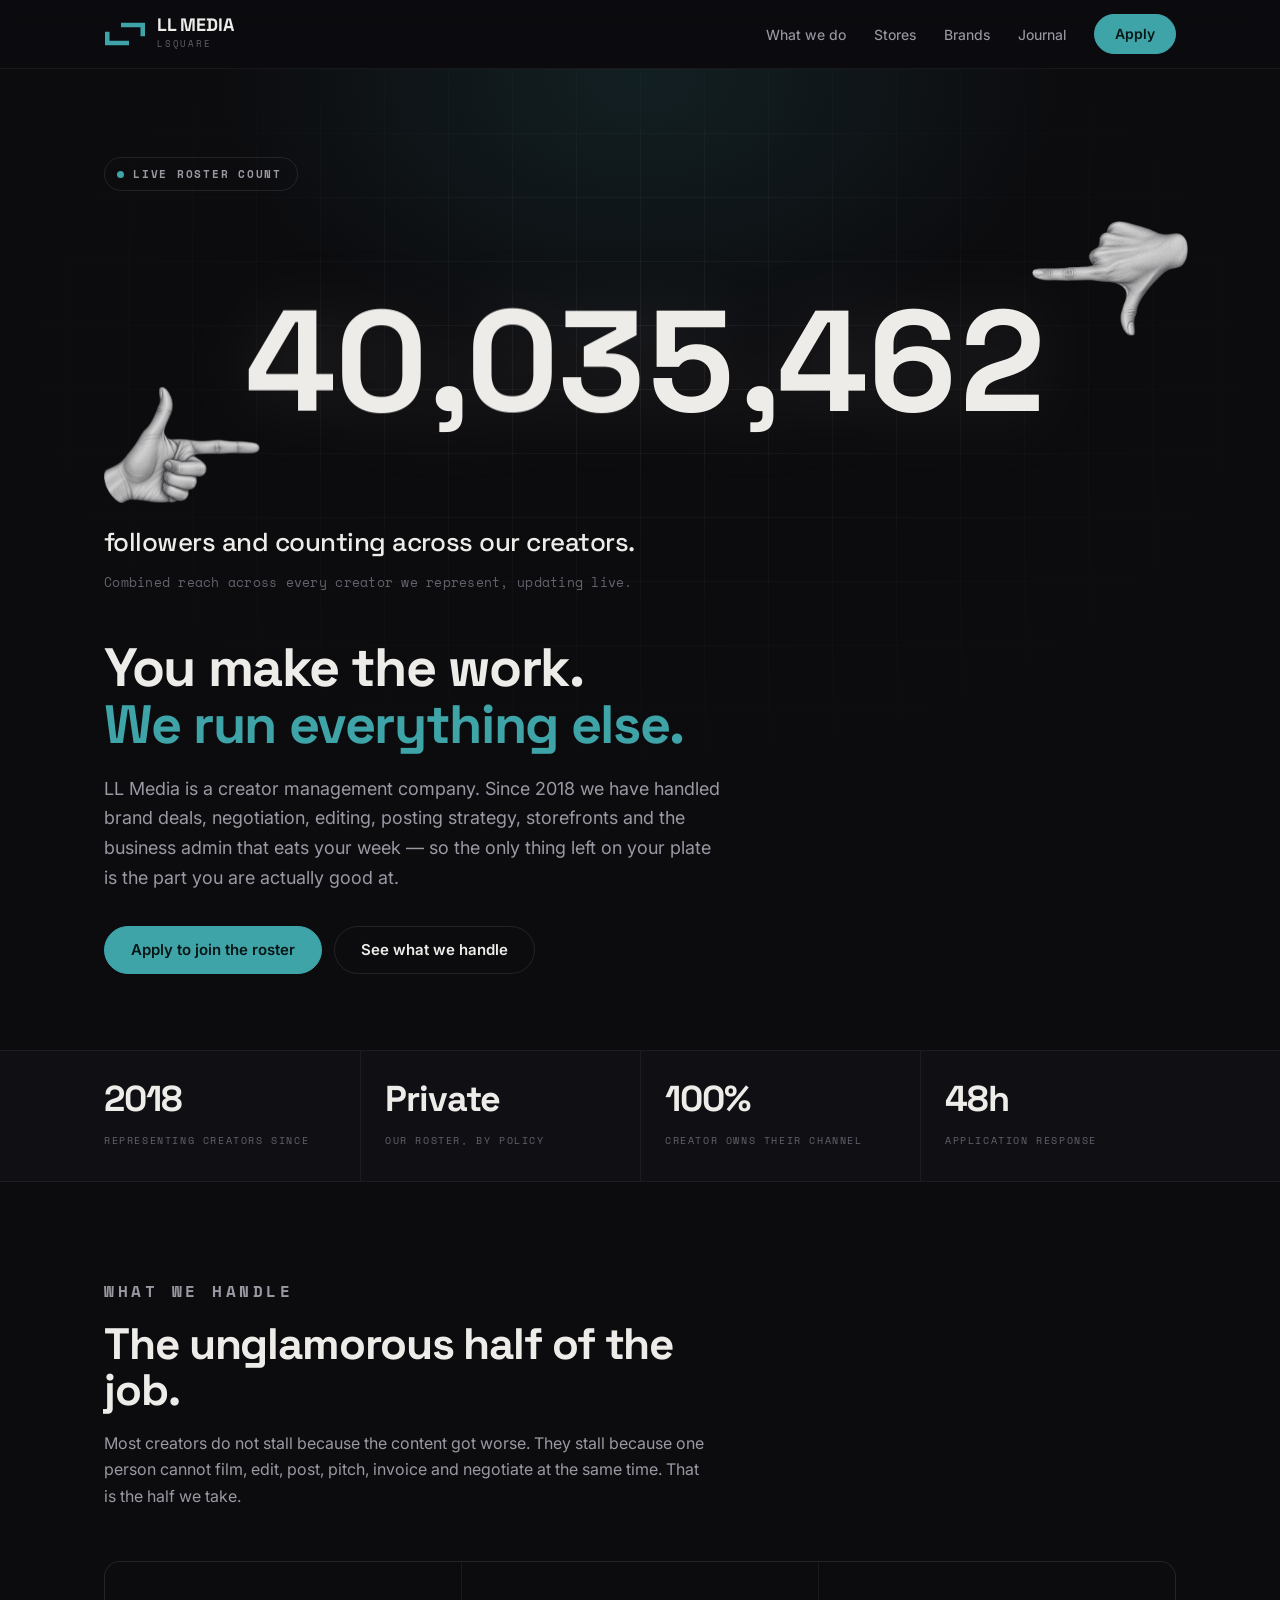
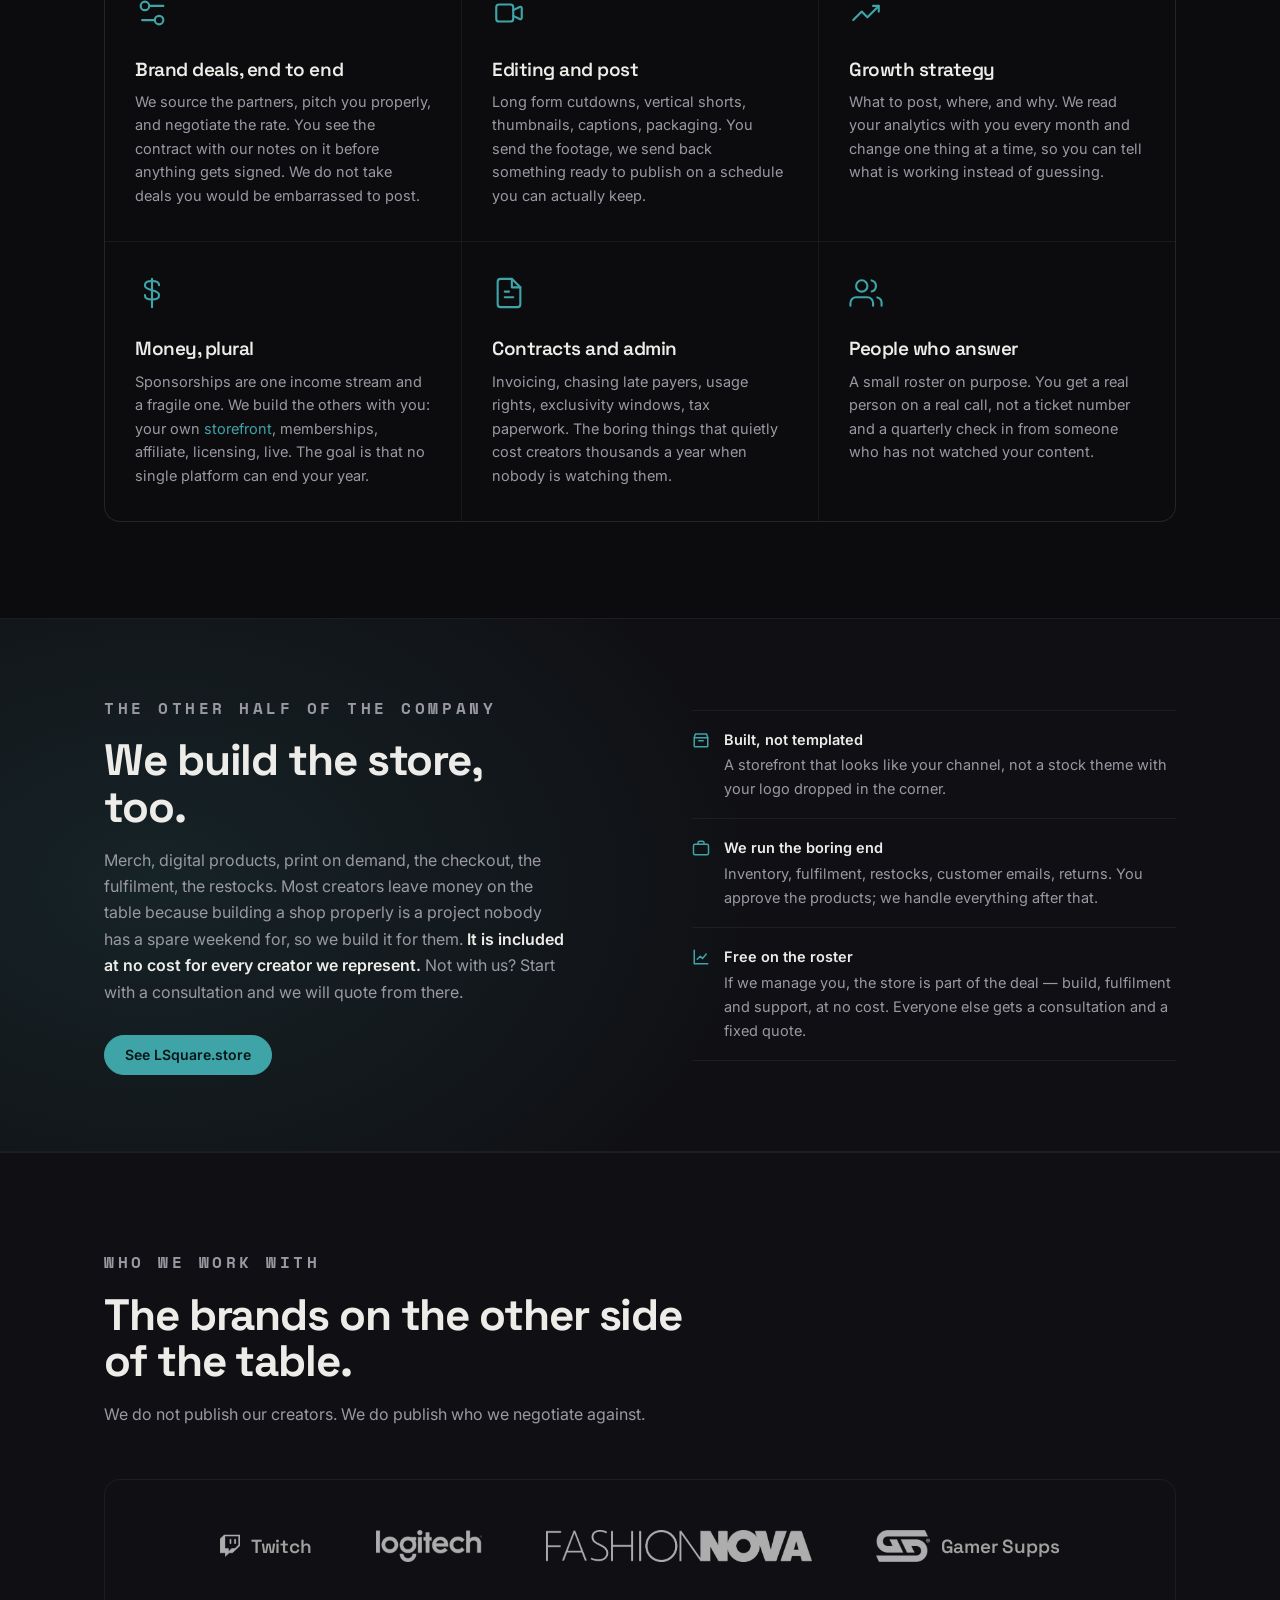
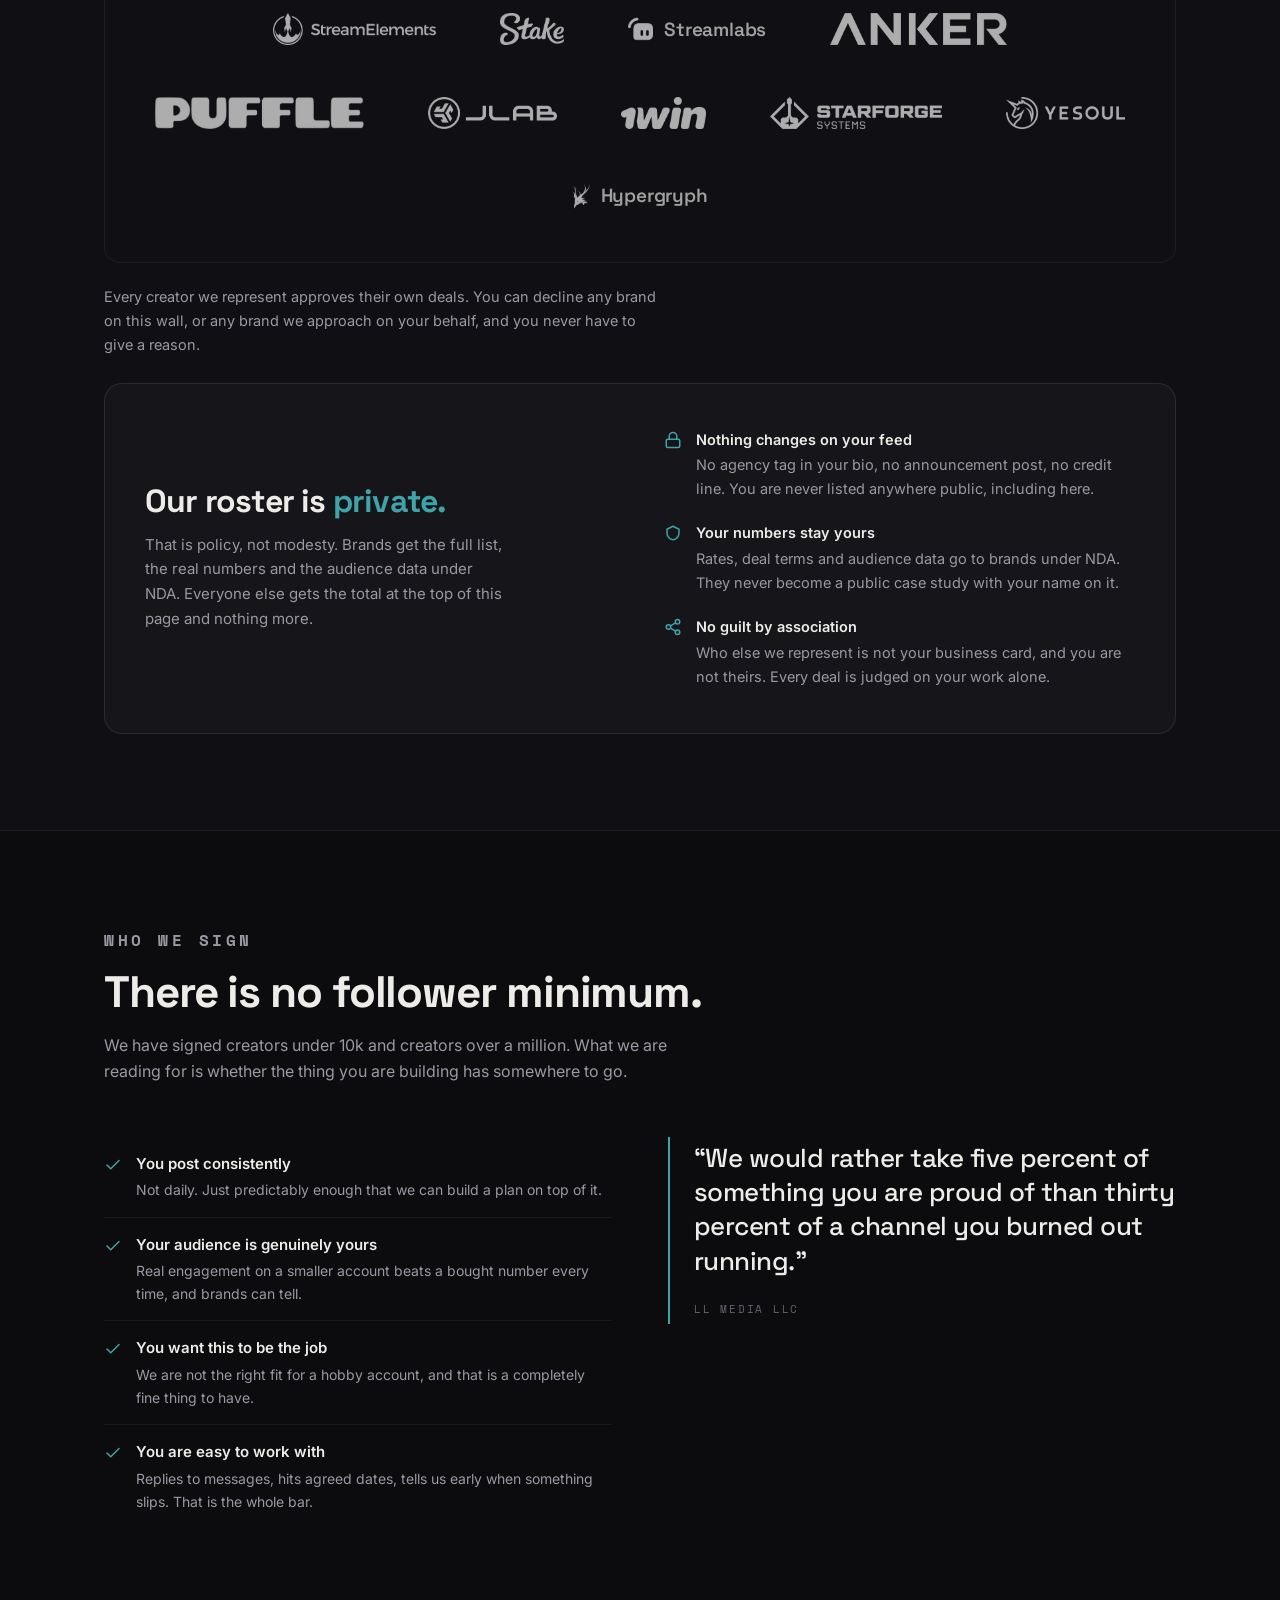
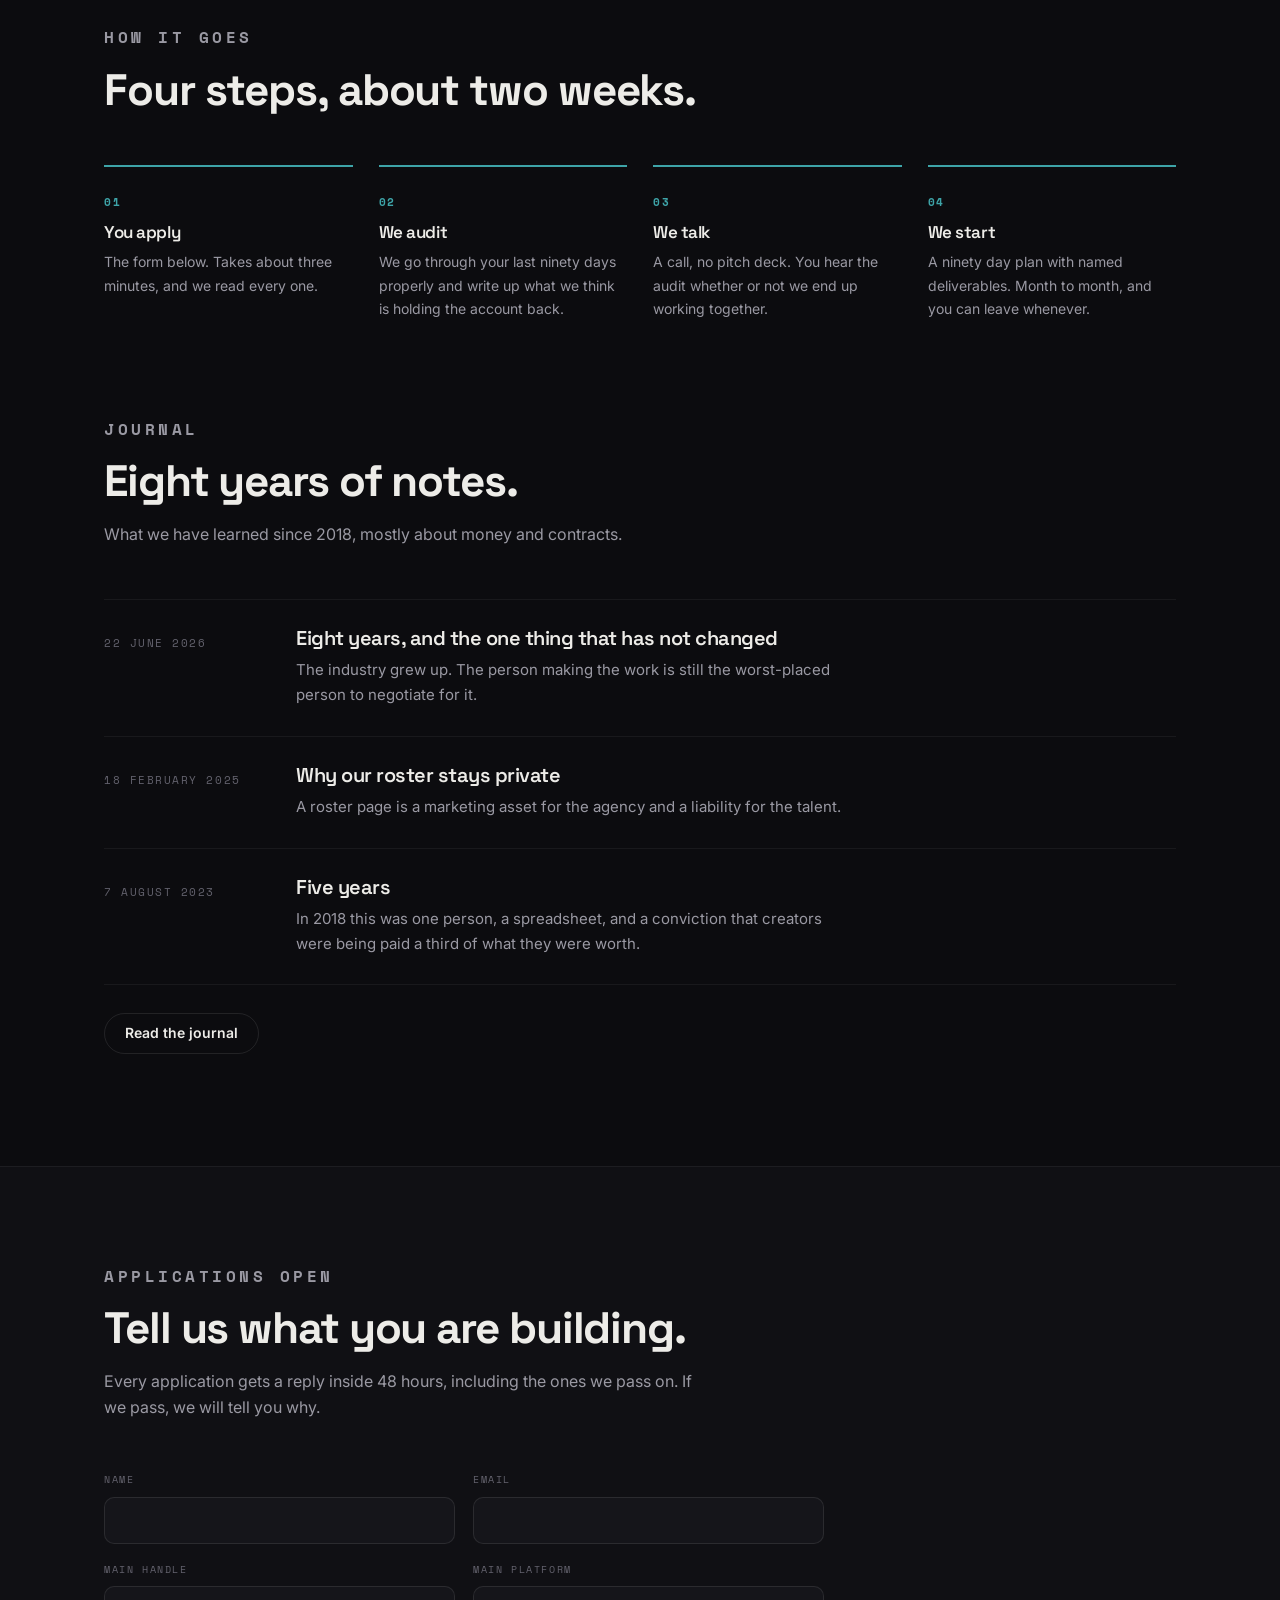
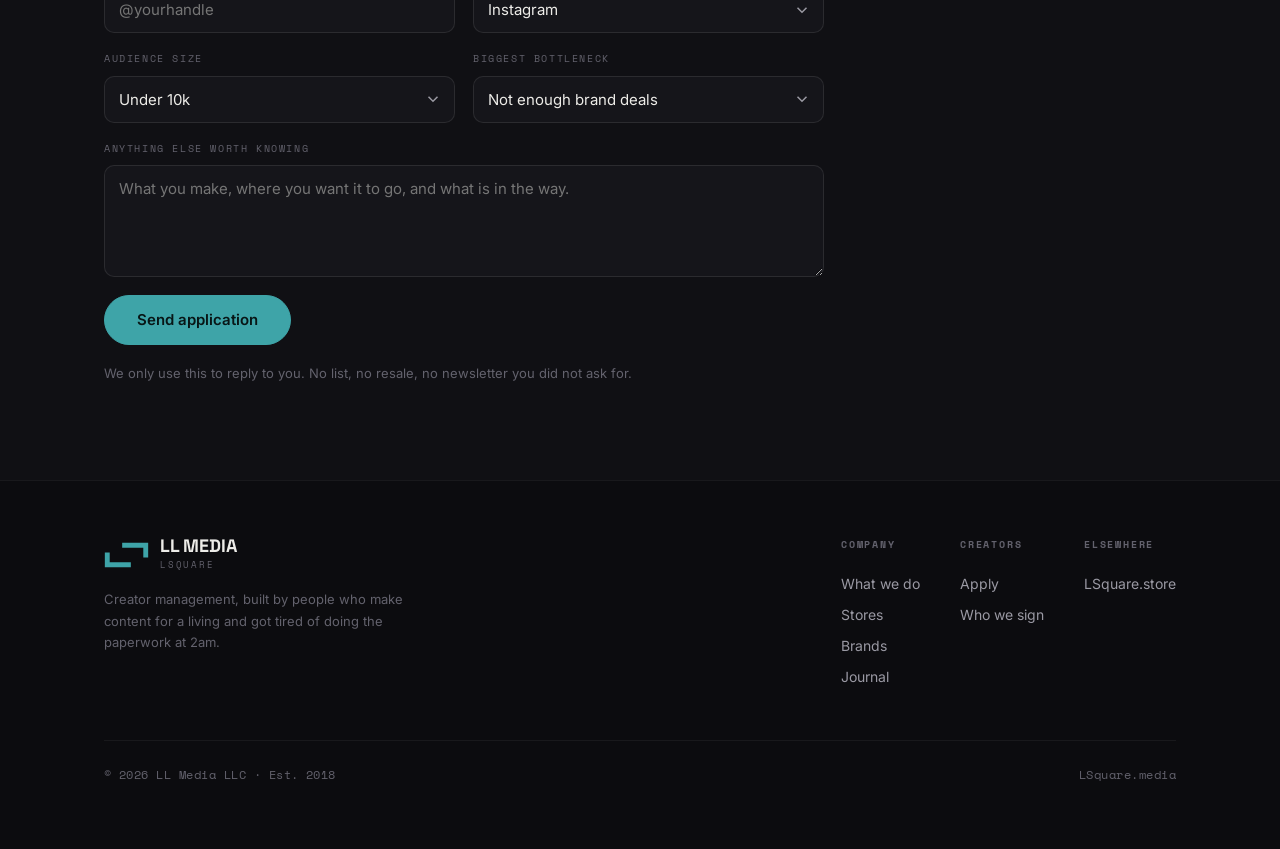
==== index.html @ 2928bd12 "Brand wall: 14 brands, and names beside the glyph-only marks Adds JLab, Anker and Starforge Systems." ====
<!doctype html>
<html lang="en">
<head>
<meta charset="utf-8">
<meta name="viewport" content="width=device-width, initial-scale=1">
<title>LL Media - Creator Management</title>
<meta name="description" content="LL Media represents social media creators. 38 million followers and counting across our roster. Applications open.">
<meta name="theme-color" content="#0C0C0F">
<meta property="og:type" content="website">
<meta property="og:title" content="LL Media - Creator Management">
<meta property="og:description" content="38 million followers and counting across our roster. We manage the business so you can make the work. Applications open.">
<meta property="og:url" content="https://lsquare.media/">
<meta name="twitter:card" content="summary_large_image">
<link rel="preconnect" href="https://fonts.googleapis.com">
<link rel="preconnect" href="https://fonts.gstatic.com" crossorigin>
<link rel="stylesheet" href="https://fonts.googleapis.com/css2?family=Space+Grotesk:wght@400;500;600;700&family=Space+Mono:wght@400;700&family=Inter:wght@400;450;500;600&display=swap">
<link rel="stylesheet" href="assets/site.css">
<link rel="icon" href="data:image/svg+xml,%3Csvg xmlns='http://www.w3.org/2000/svg' viewBox='0 0 160 90'%3E%3Cpath fill='%233EA4A8' d='M0,90 H96 V72 H18 V36 H0 Z'/%3E%3Cpath fill='%233EA4A8' d='M160,0 H64 V18 H142 V54 H160 Z'/%3E%3C/svg%3E">
</head>
<body>

<svg width="0" height="0" style="position:absolute" aria-hidden="true"><defs>
  <!-- The logo: the same gesture reduced to two corners, on the same diagonal
       as the hands. Arms 96 x 54 = 16:9. -->
  <g id="mark">
    <path d="M0,90 H96 V72 H18 V36 H0 Z"/>
    <path d="M160,0 H64 V18 H142 V54 H160 Z"/>
  </g>
</defs></svg>

<nav>
  <div class="navin">
    <a class="lockup" href="#top" aria-label="LL Media home">
      <svg viewBox="-3 -3 166 96" width="42" height="24" fill="var(--accent)" aria-hidden="true"><use href="#mark"/></svg>
      <span><span class="wm">LL MEDIA</span><span class="sub">LSquare</span></span>
    </a>
    <div class="navlinks">
      <a class="hidem" href="#what">What we do</a>
      <a class="hidem" href="#stores">Stores</a>
      <a class="hidem" href="#brands">Brands</a>
      <a class="hidem" href="journal.html">Journal</a>
      <a class="btn" href="#apply">Apply</a>
    </div>
  </div>
</nav>

<main id="top">

<!-- ============ HERO ============ -->
<header class="hero">
  <div class="wrap">
    <span class="livetag"><span class="dot" aria-hidden="true"></span>Live roster count</span>

    <div class="countframe">
      <img class="fh fh-bl" src="assets/hands/hand_bl.png" alt="" aria-hidden="true">
      <div class="count" id="counter" role="status" aria-live="polite" aria-label="Total followers across the LL Media roster">
        <span class="odo" id="odo"></span>
      </div>
      <img class="fh fh-tr" src="assets/hands/hand_tr.png" alt="" aria-hidden="true">
    </div>

    <p class="countlabel">followers and counting across our creators.</p>
    <p class="countsub">Combined reach across every creator we represent, updating live.</p>

    <h1>You make the work.<br><span class="hl">We run everything else.</span></h1>
    <p class="herolede">LL Media is a creator management company. Since 2018 we have handled brand deals, negotiation, editing, posting strategy, storefronts and the business admin that eats your week &mdash; so the only thing left on your plate is the part you are actually good at.</p>
    <div class="cta">
      <a class="btn" href="#apply">Apply to join the roster</a>
      <a class="btn ghost" href="#what">See what we handle</a>
    </div>
  </div>
</header>

<!-- ============ STAT STRIP ============ -->
<div class="strip-stats">
  <div class="wrap" style="padding:0">
    <div class="statgrid">
      <div class="stat" style="padding-left:24px"><span class="n">2018</span><span class="l">Representing creators since</span></div>
      <div class="stat"><span class="n">Private</span><span class="l">Our roster, by policy</span></div>
      <div class="stat"><span class="n">100%</span><span class="l">Creator owns their channel</span></div>
      <div class="stat"><span class="n">48h</span><span class="l">Application response</span></div>
    </div>
  </div>
</div>

<!-- ============ WHAT WE DO ============ -->
<section id="what">
  <div class="wrap">
    <div class="shead">
      <p class="eyebrow">What we handle</p>
      <h2>The unglamorous half of the job.</h2>
      <p>Most creators do not stall because the content got worse. They stall because one person cannot film, edit, post, pitch, invoice and negotiate at the same time. That is the half we take.</p>
    </div>
    <div class="cards">

      <div class="card">
        <svg class="ci" viewBox="0 0 24 24" fill="none" stroke="currentColor" stroke-width="1.5" stroke-linecap="round" stroke-linejoin="round"><path d="M20 7h-9M14 17H5"/><circle cx="17" cy="17" r="3"/><circle cx="7" cy="7" r="3"/></svg>
        <h3>Brand deals, end to end</h3>
        <p>We source the partners, pitch you properly, and negotiate the rate. You see the contract with our notes on it before anything gets signed. We do not take deals you would be embarrassed to post.</p>
      </div>

      <div class="card">
        <svg class="ci" viewBox="0 0 24 24" fill="none" stroke="currentColor" stroke-width="1.5" stroke-linecap="round" stroke-linejoin="round"><path d="M15 10l4.55-2.27A1 1 0 0121 8.6v6.8a1 1 0 01-1.45.87L15 14"/><rect x="3" y="6" width="12" height="12" rx="2"/></svg>
        <h3>Editing and post</h3>
        <p>Long form cutdowns, vertical shorts, thumbnails, captions, packaging. You send the footage, we send back something ready to publish on a schedule you can actually keep.</p>
      </div>

      <div class="card">
        <svg class="ci" viewBox="0 0 24 24" fill="none" stroke="currentColor" stroke-width="1.5" stroke-linecap="round" stroke-linejoin="round"><path d="M3 17l6-6 4 4 8-8"/><path d="M17 7h4v4"/></svg>
        <h3>Growth strategy</h3>
        <p>What to post, where, and why. We read your analytics with you every month and change one thing at a time, so you can tell what is working instead of guessing.</p>
      </div>

      <div class="card">
        <svg class="ci" viewBox="0 0 24 24" fill="none" stroke="currentColor" stroke-width="1.5" stroke-linecap="round" stroke-linejoin="round"><path d="M12 2v20"/><path d="M17 6.5c0-2-2.2-3-5-3s-5 .9-5 3 2.2 2.8 5 3.5 5 1.4 5 3.5-2.2 3-5 3-5-1-5-3"/></svg>
        <h3>Money, plural</h3>
        <p>Sponsorships are one income stream and a fragile one. We build the others with you: your own <a href="#stores" style="color:var(--accent)">storefront</a>, memberships, affiliate, licensing, live. The goal is that no single platform can end your year.</p>
      </div>

      <div class="card">
        <svg class="ci" viewBox="0 0 24 24" fill="none" stroke="currentColor" stroke-width="1.5" stroke-linecap="round" stroke-linejoin="round"><path d="M14 2H6a2 2 0 00-2 2v16a2 2 0 002 2h12a2 2 0 002-2V8z"/><path d="M14 2v6h6"/><path d="M9 15h6M9 11h3"/></svg>
        <h3>Contracts and admin</h3>
        <p>Invoicing, chasing late payers, usage rights, exclusivity windows, tax paperwork. The boring things that quietly cost creators thousands a year when nobody is watching them.</p>
      </div>

      <div class="card">
        <svg class="ci" viewBox="0 0 24 24" fill="none" stroke="currentColor" stroke-width="1.5" stroke-linecap="round" stroke-linejoin="round"><path d="M17 21v-2a4 4 0 00-4-4H5a4 4 0 00-4 4v2"/><circle cx="9" cy="7" r="4"/><path d="M23 21v-2a4 4 0 00-3-3.87M16 3.13a4 4 0 010 7.75"/></svg>
        <h3>People who answer</h3>
        <p>A small roster on purpose. You get a real person on a real call, not a ticket number and a quarterly check in from someone who has not watched your content.</p>
      </div>

    </div>
  </div>
</section>

<!-- ============ STORE ARM ============ -->
<section class="storeband" id="stores">
  <div class="wrap">
    <div>
      <p class="eyebrow">The other half of the company</p>
      <h2>We build the store, too.</h2>
      <p>Merch, digital products, print on demand, the checkout, the fulfilment, the restocks. Most creators leave money on the table because building a shop properly is a project nobody has a spare weekend for, so we build it for them. <strong style="color:var(--ink);font-weight:600">It is included at no cost for every creator we represent.</strong> Not with us? Start with a consultation and we will quote from there.</p>
      <a class="btn" href="https://lsquare.store">See LSquare.store</a>
    </div>
    <ul class="storelist">
      <li>
        <svg viewBox="0 0 24 24" fill="none" stroke="currentColor" stroke-width="2" stroke-linecap="round" stroke-linejoin="round"><path d="M3 9l1.5-5h15L21 9"/><path d="M3 9h18v11a1 1 0 01-1 1H4a1 1 0 01-1-1z"/><path d="M9 13h6"/></svg>
        <span><b>Built, not templated</b><i>A storefront that looks like your channel, not a stock theme with your logo dropped in the corner.</i></span>
      </li>
      <li>
        <svg viewBox="0 0 24 24" fill="none" stroke="currentColor" stroke-width="2" stroke-linecap="round" stroke-linejoin="round"><rect x="2" y="7" width="20" height="14" rx="2"/><path d="M16 7V5a2 2 0 00-2-2h-4a2 2 0 00-2 2v2"/></svg>
        <span><b>We run the boring end</b><i>Inventory, fulfilment, restocks, customer emails, returns. You approve the products; we handle everything after that.</i></span>
      </li>
      <li>
        <svg viewBox="0 0 24 24" fill="none" stroke="currentColor" stroke-width="2" stroke-linecap="round" stroke-linejoin="round"><path d="M3 3v18h18"/><path d="M7 15l4-4 3 3 5-6"/></svg>
        <span><b>Free on the roster</b><i>If we manage you, the store is part of the deal &mdash; build, fulfilment and support, at no cost. Everyone else gets a consultation and a fixed quote.</i></span>
      </li>
    </ul>
  </div>
</section>

<!-- ============ BRANDS ============ -->
<!-- Creators are anonymous by policy. Never name, tag or link a creator here. -->
<section class="roster" id="brands">
  <div class="wrap">
    <div class="shead">
      <p class="eyebrow">Who we work with</p>
      <h2>The brands on the other side of the table.</h2>
      <p>We do not publish our creators. We do publish who we negotiate against.</p>
    </div>

    <!-- Logo wall. Each mark is the brand's own logo, normalised to a white
         silhouette on a common 96px canvas. Where a brand's mark is a GLYPH
         with no name in it, the name is set beside it in the site face; where
         the logo already contains its wordmark, no text is added - otherwise
         the name appears twice. Centred flex-wrap, not a grid: the brand count
         keeps changing and a grid leaves a ragged last row every time. -->
    <div class="brandwall">
      <span class="bw"><img src="assets/logos/brands/twitch.png" alt="" loading="lazy"><b>Twitch</b></span>
      <span class="bw"><img src="assets/logos/brands/logitech.png" alt="Logitech" loading="lazy"></span>
      <span class="bw"><img src="assets/logos/brands/fashionnova.png" alt="Fashion Nova" loading="lazy"></span>
      <span class="bw"><img src="assets/logos/brands/gamersupps.png" alt="" loading="lazy"><b>Gamer Supps</b></span>
      <span class="bw"><img src="assets/logos/brands/streamelements.png" alt="StreamElements" loading="lazy"></span>
      <span class="bw"><img src="assets/logos/brands/stake.png" alt="Stake" loading="lazy"></span>
      <span class="bw"><img src="assets/logos/brands/streamlabs.png" alt="" loading="lazy"><b>Streamlabs</b></span>
      <span class="bw"><img src="assets/logos/brands/anker.png" alt="Anker" loading="lazy"></span>
      <span class="bw"><img src="assets/logos/brands/puffle.png" alt="Puffle" loading="lazy"></span>
      <span class="bw"><img src="assets/logos/brands/jlab.png" alt="JLab" loading="lazy"></span>
      <span class="bw"><img src="assets/logos/brands/1win.png" alt="1win" loading="lazy"></span>
      <span class="bw"><img src="assets/logos/brands/starforge.png" alt="Starforge Systems" loading="lazy"></span>
      <span class="bw"><img src="assets/logos/brands/yesoul.png" alt="Yesoul" loading="lazy"></span>
      <span class="bw"><img src="assets/logos/brands/hypergryph.png" alt="" loading="lazy"><b>Hypergryph</b></span>
    </div>

    <p class="brandnote">Every creator we represent approves their own deals. You can decline any brand on this wall, or any brand we approach on your behalf, and you never have to give a reason.</p>

    <div class="disc">
      <div>
        <h3>Our roster is <span class="hl">private.</span></h3>
        <p class="dtext">That is policy, not modesty. Brands get the full list, the real numbers and the audience data under NDA. Everyone else gets the total at the top of this page and nothing more.</p>
      </div>
      <ul class="disclist">
        <li>
          <svg viewBox="0 0 24 24" fill="none" stroke="currentColor" stroke-width="2" stroke-linecap="round" stroke-linejoin="round"><rect x="3" y="11" width="18" height="11" rx="2"/><path d="M7 11V7a5 5 0 0110 0v4"/></svg>
          <span><b>Nothing changes on your feed</b><i>No agency tag in your bio, no announcement post, no credit line. You are never listed anywhere public, including here.</i></span>
        </li>
        <li>
          <svg viewBox="0 0 24 24" fill="none" stroke="currentColor" stroke-width="2" stroke-linecap="round" stroke-linejoin="round"><path d="M12 3l8 4v5c0 4.4-3.4 8.3-8 9-4.6-.7-8-4.6-8-9V7z"/></svg>
          <span><b>Your numbers stay yours</b><i>Rates, deal terms and audience data go to brands under NDA. They never become a public case study with your name on it.</i></span>
        </li>
        <li>
          <svg viewBox="0 0 24 24" fill="none" stroke="currentColor" stroke-width="2" stroke-linecap="round" stroke-linejoin="round"><path d="M18 8a3 3 0 100-6 3 3 0 000 6zM6 15a3 3 0 100-6 3 3 0 000 6zM18 22a3 3 0 100-6 3 3 0 000 6z"/><path d="M8.6 13.5l6.8 3.9M15.4 6.6L8.6 10.5"/></svg>
          <span><b>No guilt by association</b><i>Who else we represent is not your business card, and you are not theirs. Every deal is judged on your work alone.</i></span>
        </li>
      </ul>
    </div>
  </div>
</section>

<!-- ============ WHO WE LOOK FOR ============ -->
<section id="who">
  <div class="wrap">
    <div class="shead">
      <p class="eyebrow">Who we sign</p>
      <h2>There is no follower minimum.</h2>
      <p>We have signed creators under 10k and creators over a million. What we are reading for is whether the thing you are building has somewhere to go.</p>
    </div>

    <div class="lf">
      <ul class="lflist">
        <li>
          <svg viewBox="0 0 24 24" fill="none" stroke="currentColor" stroke-width="2" stroke-linecap="round" stroke-linejoin="round"><path d="M20 6L9 17l-5-5"/></svg>
          <span><b>You post consistently</b><i>Not daily. Just predictably enough that we can build a plan on top of it.</i></span>
        </li>
        <li>
          <svg viewBox="0 0 24 24" fill="none" stroke="currentColor" stroke-width="2" stroke-linecap="round" stroke-linejoin="round"><path d="M20 6L9 17l-5-5"/></svg>
          <span><b>Your audience is genuinely yours</b><i>Real engagement on a smaller account beats a bought number every time, and brands can tell.</i></span>
        </li>
        <li>
          <svg viewBox="0 0 24 24" fill="none" stroke="currentColor" stroke-width="2" stroke-linecap="round" stroke-linejoin="round"><path d="M20 6L9 17l-5-5"/></svg>
          <span><b>You want this to be the job</b><i>We are not the right fit for a hobby account, and that is a completely fine thing to have.</i></span>
        </li>
        <li>
          <svg viewBox="0 0 24 24" fill="none" stroke="currentColor" stroke-width="2" stroke-linecap="round" stroke-linejoin="round"><path d="M20 6L9 17l-5-5"/></svg>
          <span><b>You are easy to work with</b><i>Replies to messages, hits agreed dates, tells us early when something slips. That is the whole bar.</i></span>
        </li>
      </ul>

      <div class="quote">
        <p>&ldquo;We would rather take five percent of something you are proud of than thirty percent of a channel you burned out running.&rdquo;</p>
        <cite>LL Media LLC</cite>
      </div>
    </div>
  </div>
</section>

<!-- ============ PROCESS ============ -->
<section id="process" style="padding-top:0">
  <div class="wrap">
    <div class="shead">
      <p class="eyebrow">How it goes</p>
      <h2>Four steps, about two weeks.</h2>
    </div>
    <div class="steps">
      <div class="step on"><span class="sn">01</span><h3>You apply</h3><p>The form below. Takes about three minutes, and we read every one.</p></div>
      <div class="step on"><span class="sn">02</span><h3>We audit</h3><p>We go through your last ninety days properly and write up what we think is holding the account back.</p></div>
      <div class="step"><span class="sn">03</span><h3>We talk</h3><p>A call, no pitch deck. You hear the audit whether or not we end up working together.</p></div>
      <div class="step"><span class="sn">04</span><h3>We start</h3><p>A ninety day plan with named deliverables. Month to month, and you can leave whenever.</p></div>
    </div>
  </div>
</section>

<!-- ============ JOURNAL ============ -->
<section id="journal" style="padding-top:0">
  <div class="wrap">
    <div class="shead">
      <p class="eyebrow">Journal</p>
      <h2>Eight years of notes.</h2>
      <p>What we have learned since 2018, mostly about money and contracts.</p>
    </div>
    <div class="jlist">
      <a class="jitem" href="journal.html#eight-years">
        <span class="jdate">22 June 2026</span>
        <div><h3>Eight years, and the one thing that has not changed</h3>
        <p>The industry grew up. The person making the work is still the worst-placed person to negotiate for it.</p></div>
      </a>
      <a class="jitem" href="journal.html#private-roster">
        <span class="jdate">18 February 2025</span>
        <div><h3>Why our roster stays private</h3>
        <p>A roster page is a marketing asset for the agency and a liability for the talent.</p></div>
      </a>
      <a class="jitem" href="journal.html#five-years">
        <span class="jdate">7 August 2023</span>
        <div><h3>Five years</h3>
        <p>In 2018 this was one person, a spreadsheet, and a conviction that creators were being paid a third of what they were worth.</p></div>
      </a>
    </div>
    <p style="margin-top:28px"><a class="btn ghost" href="journal.html">Read the journal</a></p>
  </div>
</section>

<!-- ============ APPLY ============ -->
<section class="apply" id="apply">
  <div class="wrap">
    <div class="shead">
      <p class="eyebrow">Applications open</p>
      <h2>Tell us what you are building.</h2>
      <p>Every application gets a reply inside 48 hours, including the ones we pass on. If we pass, we will tell you why.</p>
    </div>

    <form id="applyform" novalidate>
      <div class="f"><label for="fname">Name</label><input id="fname" name="name" type="text" autocomplete="name" required></div>
      <div class="f"><label for="femail">Email</label><input id="femail" name="email" type="email" autocomplete="email" required></div>
      <div class="f"><label for="fhandle">Main handle</label><input id="fhandle" name="handle" type="text" placeholder="@yourhandle" required></div>
      <div class="f"><label for="fplat">Main platform</label>
        <select id="fplat" name="platform">
          <option>Instagram</option><option>TikTok</option><option>YouTube</option>
          <option>Twitch</option><option>X</option><option>Other</option>
        </select>
      </div>
      <div class="f"><label for="fsize">Audience size</label>
        <select id="fsize" name="size">
          <option>Under 10k</option><option>10k - 50k</option><option>50k - 250k</option>
          <option>250k - 1M</option><option>1M+</option>
        </select>
      </div>
      <div class="f"><label for="fgoal">Biggest bottleneck</label>
        <select id="fgoal" name="goal">
          <option>Not enough brand deals</option><option>Deals pay too little</option>
          <option>Cannot keep up with editing</option><option>Growth has flatlined</option>
          <option>Business admin is drowning me</option><option>Something else</option>
        </select>
      </div>
      <div class="f full"><label for="fmore">Anything else worth knowing</label>
        <textarea id="fmore" name="message" placeholder="What you make, where you want it to go, and what is in the way."></textarea></div>
      <div class="hp" aria-hidden="true">
        <label for="fco">Company</label>
        <input id="fco" name="_gotcha" type="text" tabindex="-1" autocomplete="off">
      </div>
      <div class="f full" style="align-items:flex-start"><button class="btn" type="submit" style="padding:14px 32px;font-size:15px">Send application</button></div>
      <p class="formmsg" id="formmsg" role="status"></p>
      <p class="formnote">We only use this to reply to you. No list, no resale, no newsletter you did not ask for.</p>
    </form>
  </div>
</section>

</main>

<footer>
  <div class="wrap">
    <div class="fin">
      <div>
        <div class="lockup">
          <svg viewBox="-3 -3 166 96" width="45" height="26" fill="var(--accent)" aria-hidden="true"><use href="#mark"/></svg>
          <span><span class="wm">LL MEDIA</span><span class="sub">LSquare</span></span>
        </div>
        <p class="fnote">Creator management, built by people who make content for a living and got tired of doing the paperwork at 2am.</p>
      </div>
      <div class="flinks">
        <div class="fcol"><h4>Company</h4>
          <a href="#what">What we do</a><a href="#stores">Stores</a>
          <a href="#brands">Brands</a><a href="journal.html">Journal</a>
        </div>
        <div class="fcol"><h4>Creators</h4>
          <a href="#apply">Apply</a><a href="#who">Who we sign</a>
        </div>
        <div class="fcol"><h4>Elsewhere</h4>
          <a href="https://lsquare.store">LSquare.store</a>
        </div>
      </div>
    </div>
    <div class="legal">
      <span>&copy; <span id="yr">2026</span> LL Media LLC &middot; Est. 2018</span>
      <span>LSquare.media</span>
    </div>
  </div>
</footer>

<script>
(function(){
  "use strict";

  /* =====================================================================
     CONFIG - the only block you should ever need to edit for the counter.
     ===================================================================== */
  // ANONYMITY IS POLICY. This file is public source - anyone can read it.
  // No creator name, handle, link or per-creator figure goes in here, ever.
  var CFG = {
    // Combined followers across every creator EXCEPT the tracked one below.
    rosterBase: 38906407,

    // The single account whose growth drives the live tick. Deliberately unnamed.
    tracked: {
      seed:     1000000,                             // followers at seedAt
      seedAt:   Date.UTC(2026, 8, 8, 6, 0, 0),       // 2026-09-08 06:00 UTC
      perDay:   1450                                 // avg net new followers/day
    },


    // Set this to a JSON endpoint returning {"followers": 123456} to go
    // genuinely live. Until then the number is modelled from seed + perDay.
    liveEndpoint: null,

    // Application form POST target. This is an OPAQUE form id from the form
    // provider - it deliberately contains no email address, because the page
    // is public source and the destination inbox is private.
    //
    // The inbox itself is configured in the provider's dashboard, so changing
    // where applications land later needs NO change to this file at all.
    // Only swapping provider entirely touches this line.
    // Setup steps: HOW_TO_BUILD_THE_LSQUARE_SITE.txt -> THE APPLICATION FORM.
    formEndpoint: "https://formspree.io/f/mgaengwn"
  };

  /* ================= follower model ================= */
  function modelled(now){
    var days = (now - CFG.tracked.seedAt) / 86400000;
    return CFG.tracked.seed + Math.max(0, Math.floor(days * CFG.tracked.perDay));
  }
  var liveOverride = null;   // set once a real endpoint answers
  function trackedNow(now){
    return liveOverride !== null ? liveOverride : modelled(now);
  }
  function totalNow(now){ return CFG.rosterBase + trackedNow(now); }

  /* ================= odometer ================= */
  var odo   = document.getElementById("odo");
  var cells = [];          // {strip, digit} in render order, null for separators
  var built = 0;

  function build(str){
    odo.innerHTML = "";
    cells = [];
    for (var i = 0; i < str.length; i++){
      var ch = str.charAt(i);
      if (ch === ","){
        var sep = document.createElement("span");
        sep.className = "sep";
        sep.textContent = ",";
        odo.appendChild(sep);
        cells.push(null);
      } else {
        var d = document.createElement("span");
        d.className = "d";
        var strip = document.createElement("span");
        strip.className = "strip";
        for (var n = 0; n <= 9; n++){
          var b = document.createElement("b");
          b.textContent = String(n);
          strip.appendChild(b);
        }
        d.appendChild(strip);
        odo.appendChild(d);
        cells.push({ strip: strip, digit: -1 });
      }
    }
    built = str.length;
  }

  function render(value, animated){
    var str = value.toLocaleString("en-US");
    if (str.length !== built) build(str);
    for (var i = 0; i < str.length; i++){
      var cell = cells[i];
      if (!cell) continue;
      var d = str.charCodeAt(i) - 48;
      if (d === cell.digit) continue;
      cell.digit = d;
      cell.strip.style.transition = animated
        ? "transform .62s cubic-bezier(.22,1,.36,1)"
        : "none";
      cell.strip.style.transform = "translateY(" + (-d) + "em)";
    }
  }

  /* ================= roll-up on load ================= */
  var target = totalNow(Date.now());
  var reduce = window.matchMedia && window.matchMedia("(prefers-reduced-motion: reduce)").matches;

  if (reduce){
    render(target, false);
  } else {
    var from = target - 240000;              // roll in from ~240k below
    var dur  = 2100;
    var t0   = null;
    render(from, false);
    requestAnimationFrame(function step(ts){
      if (t0 === null) t0 = ts;
      var p = Math.min(1, (ts - t0) / dur);
      var e = 1 - Math.pow(1 - p, 4);        // easeOutQuart
      render(Math.round(from + (target - from) * e), false);
      if (p < 1) requestAnimationFrame(step);
      else tick();
    });
  }

  /* ================= live tick ================= */
  function tick(){
    setInterval(function(){ render(totalNow(Date.now()), true); }, 1000);
  }
  if (reduce) tick();

  /* ================= secondary numbers ================= */
  document.getElementById("yr").textContent         = new Date().getFullYear();

  /* ================= optional real live feed =================
     Point CFG.liveEndpoint at a small proxy that returns
     {"followers": 918432} and the whole page goes genuinely live.
     Kept as a stub so swapping it in is a one-line change.
  ============================================================ */
  if (CFG.liveEndpoint){
    var pull = function(){
      fetch(CFG.liveEndpoint, { cache: "no-store" })
        .then(function(r){ return r.ok ? r.json() : null; })
        .then(function(j){
          if (j && typeof j.followers === "number"){
            liveOverride = j.followers;
            render(totalNow(Date.now()), true);
          }
        })
        .catch(function(){ /* stay on the model */ });
    };
    pull();
    setInterval(pull, 120000);
  }

  /* ================= application form ================= */
  var form = document.getElementById("applyform");
  var msg  = document.getElementById("formmsg");
  var btn  = form.querySelector("button[type=submit]");

  function say(kind, text){
    msg.className = "formmsg " + kind;
    msg.textContent = text;
  }

  form.addEventListener("submit", function(ev){
    ev.preventDefault();
    var data = {};
    new FormData(form).forEach(function(v, k){ data[k] = String(v).trim(); });

    // Honeypot. A human never fills a field they cannot see, so a bot that
    // does gets the success message and nothing gets sent. Don't tell it why.
    if (data._gotcha){
      form.reset();
      say("ok", "Got it. You will hear back from us inside 48 hours.");
      return;
    }

    if (!data.name || !data.email || !data.handle){
      say("err", "Name, email and handle are all needed before we can reply to you.");
      return;
    }
    if (!/^[^@\s]+@[^@\s]+\.[^@\s]+$/.test(data.email)){
      say("err", "That email address does not look right - mind checking it?");
      return;
    }

    if (!CFG.formEndpoint){
      say("err", "The application form is not connected yet. Please try again shortly.");
      return;
    }

    data._subject = "Roster application - " + data.handle;

    btn.disabled = true;
    say("ok", "Sending...");
    fetch(CFG.formEndpoint, {
      method:  "POST",
      headers: { "Accept": "application/json", "Content-Type": "application/json" },
      body:    JSON.stringify(data)
    }).then(function(r){
      if (r.ok){
        form.reset();
        say("ok", "Got it. You will hear back from us inside 48 hours.");
      } else {
        btn.disabled = false;
        say("err", "That did not send. Give it another try in a moment.");
      }
    }).catch(function(){
      btn.disabled = false;
      say("err", "That did not send. Check your connection and try again.");
    });
  });

})();
</script>
</body>
</html>
---- assets/site.css ----
:root{
    /* Ground is lifted off pure black and warmed very slightly. Pure #000
       against a saturated accent is what makes a dark page glare. */
    --bg:#0C0C0F; --bg-2:#101014; --panel:#15151A; --panel-2:#1B1B21;
    --ink:#EDECE8; --ink-rgb:237,236,232;
    --dim:#9A99A3; --faint:#63626D;

    /* One accent, defined twice: the hex for solid fills, the raw channels
       so every tint below can be rgba() off the same value. Change both
       together and the whole page re-themes. */
    --accent:#3EA4A8;
    --accent-rgb:62,164,168;
    --on-accent:#081616;   /* text that sits ON the accent */

    --line:rgba(237,236,232,.10); --line-2:rgba(237,236,232,.06);
    --maxw:1120px;
  }
  *{box-sizing:border-box}
  html{scroll-behavior:smooth}
  body{margin:0;background:var(--bg);color:var(--ink);
    font-family:Inter,system-ui,-apple-system,Segoe UI,sans-serif;
    font-size:16px;line-height:1.65;-webkit-font-smoothing:antialiased;
    overflow-x:hidden}
  .wrap{max-width:var(--maxw);margin:0 auto;padding:0 24px}
  a{color:inherit;text-decoration:none}
  h1,h2,h3{font-family:Space Grotesk,sans-serif;letter-spacing:-.025em;line-height:1.06;margin:0}
  .eyebrow{font-family:Space Mono,monospace;font-size:11px;font-weight:700;
    letter-spacing:.22em;text-transform:uppercase;color:var(--accent);margin:0}

  /* ---------- nav ---------- */
  nav{position:sticky;top:0;z-index:50;background:rgba(12,12,15,.80);
    backdrop-filter:blur(14px);-webkit-backdrop-filter:blur(14px);
    border-bottom:1px solid var(--line-2)}
  .navin{max-width:var(--maxw);margin:0 auto;padding:14px 24px;
    display:flex;align-items:center;justify-content:space-between;gap:20px}
  .lockup{display:flex;align-items:center;gap:11px}
  .lockup .wm{font-family:Space Grotesk,sans-serif;font-weight:700;font-size:18px;
    letter-spacing:-.01em;line-height:1;display:block}
  .lockup .sub{font-family:Space Mono,monospace;font-size:9px;letter-spacing:.2em;
    color:var(--faint);text-transform:uppercase;display:block;margin-top:3px}
  .navlinks{display:flex;align-items:center;gap:28px;font-size:14px;color:var(--dim);font-weight:450}
  .navlinks a:hover{color:var(--ink)}
  .btn{display:inline-block;background:var(--accent);color:var(--on-accent);font-weight:600;
    font-size:14px;padding:10px 20px;border-radius:999px;border:1px solid var(--accent);
    transition:transform .18s ease, background .18s ease;cursor:pointer;
    font-family:inherit;line-height:1.3}
  .btn:hover{background:var(--ink);border-color:var(--ink);transform:translateY(-1px)}
  .btn.ghost{background:transparent;color:var(--ink);border-color:var(--line)}
  .btn.ghost:hover{background:transparent;border-color:var(--ink);color:var(--ink)}
  .btn:disabled{opacity:.5;cursor:not-allowed;transform:none}
  /* honeypot: off-screen, never shown, never focusable */
  .hp{position:absolute;left:-9999px;width:1px;height:1px;overflow:hidden}
  @media (max-width:780px){ .navlinks .hidem{display:none} }

  /* ---------- hero ---------- */
  .hero{position:relative;padding:88px 0 76px;overflow:hidden}
  .hero::before{content:"";position:absolute;inset:-40% 0 auto 50%;width:1200px;height:800px;
    transform:translateX(-50%);pointer-events:none;
    background:radial-gradient(50% 50% at 50% 50%, rgba(var(--accent-rgb),.13), rgba(var(--accent-rgb),0) 70%)}
  .hero::after{content:"";position:absolute;inset:0;pointer-events:none;
    background-image:linear-gradient(var(--line-2) 1px,transparent 1px),
      linear-gradient(90deg,var(--line-2) 1px,transparent 1px);
    background-size:64px 64px;
    -webkit-mask-image:radial-gradient(70% 60% at 50% 30%,#000,transparent 75%);
    mask-image:radial-gradient(70% 60% at 50% 30%,#000,transparent 75%)}
  .hero .wrap{position:relative;z-index:1}
  .livetag{display:inline-flex;align-items:center;gap:9px;
    font-family:Space Mono,monospace;font-size:11px;font-weight:700;letter-spacing:.16em;
    text-transform:uppercase;color:var(--dim);
    border:1px solid var(--line);border-radius:999px;padding:7px 15px 7px 12px;margin-bottom:30px}
  .dot{width:7px;height:7px;border-radius:50%;background:var(--accent);
    box-shadow:0 0 0 0 rgba(var(--accent-rgb),.7);animation:pulse 2.4s infinite}
  @keyframes pulse{
    0%{box-shadow:0 0 0 0 rgba(var(--accent-rgb),.55)}
    70%{box-shadow:0 0 0 9px rgba(var(--accent-rgb),0)}
    100%{box-shadow:0 0 0 0 rgba(var(--accent-rgb),0)}}

  /* The logo, used at scale: the same two hands framing the number, so the
     mark in the nav and the gesture around the count read as one idea. */
  /* horizontal padding must exceed .fh width or the bracket sits on the
     digits; at 1440 that is a 50px mark inside 68px of padding. */
  .countframe{position:relative;display:inline-block;margin:0 0 18px;
    padding:clamp(34px,5.4vw,76px) clamp(50px,11vw,162px)}
  .countframe .count{margin:0}
  /* The desktop clearance is wider than a phone can afford: at 375px the
     number alone is ~258px inside 327px of content box, so the frame has to
     give the padding back or it overflows and body{overflow-x:hidden} eats
     the far hand. Hand stays narrower than the padding at every width. */
  @media (max-width:520px){
    .countframe{padding:clamp(22px,6vw,38px) clamp(34px,10vw,58px)}
    .fh{width:clamp(32px,9.2vw,56px)}
  }
  .fh{position:absolute;pointer-events:none;
    width:clamp(56px,12.2vw,178px);height:auto}
  .fh-bl{bottom:0;left:0;animation:handBL .95s cubic-bezier(.22,1,.36,1) both}
  .fh-tr{top:0;right:0;animation:handTR .95s cubic-bezier(.22,1,.36,1) .06s both}
  @keyframes handBL{from{opacity:0;transform:translate(-16px,16px)}
                    to{opacity:.9;transform:none}}
  @keyframes handTR{from{opacity:0;transform:translate(16px,-16px)}
                    to{opacity:.9;transform:none}}

  .count{font-family:Space Grotesk,sans-serif;font-weight:700;
    font-size:clamp(46px,11.2vw,146px);line-height:1;letter-spacing:-.045em;
    color:var(--ink);margin:0 0 18px;
    display:flex;align-items:flex-start;flex-wrap:nowrap}
  /* glow must live on the parent: each .d clips overflow, so a text-shadow
     on the digits themselves gets sliced into rectangles. */
  .odo{display:inline-flex;align-items:flex-start;
    filter:drop-shadow(0 0 34px rgba(var(--ink-rgb),.10))}
  .d{display:inline-block;width:.63em;height:1em;overflow:hidden;position:relative}
  .strip{position:absolute;top:0;left:0;width:100%;display:flex;flex-direction:column;will-change:transform}
  .strip b{display:block;height:1em;line-height:1;font-weight:700;text-align:center;
    letter-spacing:normal}
  .sep{display:inline-block;width:.28em;text-align:center}

  .countlabel{font-family:Space Grotesk,sans-serif;font-weight:500;
    font-size:clamp(17px,2.5vw,26px);letter-spacing:-.02em;color:var(--ink);
    margin:0 0 8px;max-width:46ch}
  .countsub{color:var(--faint);font-size:13px;margin:0 0 46px;
    font-family:Space Mono,monospace;letter-spacing:.02em}
  .countsub b{color:var(--dim);font-weight:400}

  h1{font-size:clamp(30px,4.6vw,54px);font-weight:700;max-width:19ch;margin:0 0 20px}
  h1 .hl{color:var(--accent)}
  .herolede{color:var(--dim);font-size:clamp(15px,1.6vw,18px);max-width:56ch;margin:0 0 34px}
  .cta{display:flex;gap:12px;flex-wrap:wrap}
  .cta .btn{padding:13px 26px;font-size:15px}

  /* ---------- strip ---------- */
  .strip-stats{border-top:1px solid var(--line-2);border-bottom:1px solid var(--line-2);
    background:var(--bg-2)}
  .statgrid{display:grid;grid-template-columns:repeat(4,1fr)}
  .stat{padding:30px 24px;border-left:1px solid var(--line-2)}
  .stat:first-child{border-left:0}
  .stat .n{font-family:Space Grotesk,sans-serif;font-weight:700;font-size:clamp(24px,3.2vw,36px);
    letter-spacing:-.03em;line-height:1;display:block;margin-bottom:8px}
  .stat .l{font-family:Space Mono,monospace;font-size:10px;letter-spacing:.16em;
    text-transform:uppercase;color:var(--faint)}
  @media (max-width:760px){
    .statgrid{grid-template-columns:repeat(2,1fr)}
    .stat:nth-child(3){border-left:0}
    .stat:nth-child(n+3){border-top:1px solid var(--line-2)}}

  /* ---------- sections ---------- */
  section{padding:96px 0}
  .shead{margin-bottom:52px;max-width:60ch}
  .shead .eyebrow{margin-bottom:16px}
  .shead h2{font-size:clamp(28px,3.8vw,44px);font-weight:700;margin-bottom:16px}
  .shead p{color:var(--dim);margin:0;font-size:16px}

  .cards{display:grid;grid-template-columns:repeat(auto-fit,minmax(290px,1fr));gap:1px;
    background:var(--line-2);border:1px solid var(--line-2);border-radius:16px;overflow:hidden}
  .card{background:var(--bg);padding:34px 30px;transition:background .2s ease}
  .card:hover{background:var(--panel)}
  .card .ci{width:34px;height:34px;margin-bottom:22px;color:var(--accent)}
  .card h3{font-size:19px;font-weight:600;margin-bottom:10px}
  .card p{color:var(--dim);font-size:14.5px;margin:0;line-height:1.62}

  /* ---------- store band ----------
     The one inverted block on the page. It gives the .store arm its own
     moment and breaks up a long dark scroll. Keep it the only lime field. */
  /* Was a full-bleed field of pure accent, which is a huge area at maximum
     brightness and the single worst thing on the page for eye strain. Now a
     dark band lit by a soft off-centre wash, so it still reads as a distinct
     section without the glare. */
  .storeband{background:var(--bg-2);padding:0;position:relative;
    border-top:1px solid var(--line-2);border-bottom:1px solid var(--line-2)}
  .storeband::before{content:"";position:absolute;inset:0;pointer-events:none;
    background:radial-gradient(70% 120% at 12% 50%,
      rgba(var(--accent-rgb),.13), rgba(var(--accent-rgb),0) 68%)}
  .storeband .wrap{position:relative;padding-top:76px;padding-bottom:76px;
    display:grid;grid-template-columns:1.1fr 1fr;gap:56px;align-items:center}
  .storeband .eyebrow{margin-bottom:16px}
  .storeband h2{font-size:clamp(28px,3.8vw,44px);font-weight:700;
    color:var(--ink);margin:0 0 16px;max-width:16ch}
  .storeband p{color:var(--dim);font-size:16px;margin:0 0 30px;max-width:46ch}
  .storelist{list-style:none;padding:0;margin:0}
  .storelist li{display:flex;gap:14px;padding:17px 0;
    border-top:1px solid var(--line-2);font-size:14.5px;color:var(--dim)}
  .storelist li:last-child{border-bottom:1px solid var(--line-2)}
  .storelist svg{flex:0 0 18px;width:18px;height:18px;margin-top:3px;color:var(--accent)}
  .storelist b{display:block;color:var(--ink);font-weight:600;margin-bottom:2px}
  .storelist i{display:block;font-style:normal}
  @media (max-width:820px){ .storeband .wrap{grid-template-columns:1fr;gap:36px} }

  /* ---------- brands + discretion ---------- */
  .roster{background:var(--bg-2);border-top:1px solid var(--line-2);border-bottom:1px solid var(--line-2)}
  /* Logo wall. Centred flex-wrap, not a grid: the brand count changes and a
     rigid grid leaves a ragged last row every time it does. Logos are white
     silhouettes on a common canvas height, so one CSS height balances them. */
  .brandwall{display:flex;flex-wrap:wrap;justify-content:center;align-items:center;
    gap:clamp(26px,4vw,54px) clamp(30px,5vw,68px);
    background:var(--bg-2);border:1px solid var(--line-2);border-radius:16px;
    padding:clamp(30px,4.6vw,50px) clamp(24px,4vw,44px)}
  .bw{display:inline-flex;align-items:center;gap:11px;
    opacity:.66;transition:opacity .2s ease}
  .bw:hover{opacity:1}
  .bw img{display:block;height:clamp(19px,2.5vw,32px);width:auto}
  .bw b{font-family:Space Grotesk,sans-serif;font-weight:600;letter-spacing:-.01em;
    font-size:clamp(13px,1.55vw,19px);color:var(--ink);white-space:nowrap}
  .brandnote{color:var(--dim);font-size:14.5px;max-width:62ch;margin:22px 0 0}
  .disc{margin-top:26px;border:1px solid var(--line);border-radius:18px;background:var(--panel);
    padding:44px 40px;display:grid;grid-template-columns:1fr 1fr;gap:48px;align-items:center}
  .disc h3{font-size:clamp(22px,2.9vw,32px);font-weight:700;margin-bottom:14px}
  .disc h3 .hl{color:var(--accent)}
  .disc .dtext{color:var(--dim);font-size:15px;margin:0;max-width:40ch}
  .disclist{list-style:none;padding:0;margin:0;display:flex;flex-direction:column;gap:20px}
  .disclist li{display:flex;gap:14px;font-size:14.5px}
  .disclist svg{flex:0 0 18px;width:18px;height:18px;margin-top:3px;color:var(--accent)}
  .disclist b{display:block;color:var(--ink);font-weight:600;margin-bottom:2px}
  .disclist i{display:block;font-style:normal;color:var(--dim)}
  @media (max-width:820px){ .disc{grid-template-columns:1fr;gap:32px;padding:34px 28px} }

  /* ---------- process ---------- */
  .steps{display:grid;grid-template-columns:repeat(4,1fr);gap:26px;counter-reset:s}
  .step{position:relative;padding-top:26px;border-top:2px solid var(--accent)}
  .step .sn{font-family:Space Mono,monospace;font-size:11px;font-weight:700;letter-spacing:.18em;
    color:var(--accent);display:block;margin-bottom:12px}
  .step h3{font-size:17px;font-weight:600;margin-bottom:9px}
  .step p{color:var(--dim);font-size:14px;margin:0}
  @media (max-width:860px){ .steps{grid-template-columns:repeat(2,1fr)} }
  @media (max-width:520px){ .steps{grid-template-columns:1fr} }

  /* ---------- looking for ---------- */
  .lf{display:grid;grid-template-columns:1fr 1fr;gap:56px;align-items:start}
  .lflist{list-style:none;padding:0;margin:0}
  .lflist li{display:flex;gap:14px;padding:15px 0;border-bottom:1px solid var(--line-2);
    font-size:15px;color:var(--ink)}
  .lflist li:last-child{border-bottom:0}
  .lflist svg{flex:0 0 18px;width:18px;height:18px;margin-top:4px;color:var(--accent)}
  .lflist span b{display:block;font-weight:600;margin-bottom:2px}
  .lflist span i{display:block;font-style:normal;color:var(--dim);font-size:14px}
  .quote{border-left:2px solid var(--accent);padding:4px 0 4px 24px}
  .quote p{font-family:Space Grotesk,sans-serif;font-size:clamp(19px,2.4vw,26px);
    font-weight:500;letter-spacing:-.02em;line-height:1.32;margin:0 0 16px}
  .quote cite{font-family:Space Mono,monospace;font-size:11px;letter-spacing:.16em;
    text-transform:uppercase;color:var(--faint);font-style:normal}
  @media (max-width:860px){ .lf{grid-template-columns:1fr;gap:40px} }

  /* ---------- apply ---------- */
  .apply{background:var(--bg-2);border-top:1px solid var(--line-2)}
  form{display:grid;grid-template-columns:1fr 1fr;gap:18px;max-width:720px}
  .f{display:flex;flex-direction:column;gap:8px}
  .f.full{grid-column:1/-1}
  label{font-family:Space Mono,monospace;font-size:10px;letter-spacing:.16em;
    text-transform:uppercase;color:var(--faint)}
  input,select,textarea{background:var(--panel);border:1px solid var(--line);color:var(--ink);
    border-radius:10px;padding:13px 14px;font-family:inherit;font-size:15px;width:100%;
    transition:border-color .18s ease}
  input:focus,select:focus,textarea:focus{outline:none;border-color:var(--accent)}
  textarea{resize:vertical;min-height:112px}
  select{appearance:none;background-image:url("data:image/svg+xml,%3Csvg xmlns='http://www.w3.org/2000/svg' viewBox='0 0 24 24' fill='none' stroke='%239B9AA3' stroke-width='2'%3E%3Cpath d='M6 9l6 6 6-6'/%3E%3C/svg%3E");
    background-repeat:no-repeat;background-position:right 12px center;background-size:18px;padding-right:40px}
  .formnote{grid-column:1/-1;color:var(--faint);font-size:13px;margin:0}
  .formmsg{grid-column:1/-1;font-size:14px;margin:0;display:none;padding:13px 15px;border-radius:10px}
  .formmsg.ok{display:block;background:rgba(var(--accent-rgb),.10);border:1px solid rgba(var(--accent-rgb),.35);color:var(--accent)}
  .formmsg.err{display:block;background:rgba(255,90,90,.09);border:1px solid rgba(255,90,90,.3);color:#ff9a9a}
  @media (max-width:620px){ form{grid-template-columns:1fr} }

  /* ---------- footer ---------- */
  footer{border-top:1px solid var(--line-2);padding:56px 0 64px;background:var(--bg)}
  .fin{display:flex;justify-content:space-between;gap:32px;flex-wrap:wrap;align-items:flex-start}
  .fnote{color:var(--faint);font-size:13px;max-width:38ch;margin:16px 0 0}
  .flinks{display:flex;gap:40px;flex-wrap:wrap}
  .fcol h4{font-family:Space Mono,monospace;font-size:10px;letter-spacing:.18em;text-transform:uppercase;
    color:var(--faint);margin:0 0 14px;font-weight:700}
  .fcol a{display:block;color:var(--dim);font-size:14px;padding:4px 0}
  .fcol a:hover{color:var(--accent)}
  .legal{margin-top:48px;padding-top:24px;border-top:1px solid var(--line-2);
    color:var(--faint);font-size:12px;font-family:Space Mono,monospace;letter-spacing:.04em;
    display:flex;justify-content:space-between;gap:16px;flex-wrap:wrap}

  @media (prefers-reduced-motion:reduce){
    *{animation:none!important;transition:none!important;scroll-behavior:auto!important}}

  /* ---------- journal ---------- */
  .jlist{display:flex;flex-direction:column}
  .jitem{display:grid;grid-template-columns:160px 1fr;gap:32px;padding:28px 0;
    border-top:1px solid var(--line-2);align-items:start;transition:opacity .18s ease}
  .jitem:last-child{border-bottom:1px solid var(--line-2)}
  a.jitem:hover{opacity:.72}
  .jdate{font-family:Space Mono,monospace;font-size:11px;letter-spacing:.14em;
    text-transform:uppercase;color:var(--faint);padding-top:6px;white-space:nowrap}
  .jitem h3{font-size:20px;font-weight:600;margin-bottom:9px}
  .jitem p{color:var(--dim);font-size:15px;margin:0;max-width:62ch}
  @media (max-width:700px){ .jitem{grid-template-columns:1fr;gap:10px} .jdate{padding-top:0} }

  /* long-form post body, journal page only */
  .post{max-width:68ch;padding:52px 0;border-top:1px solid var(--line-2)}
  .post:first-of-type{border-top:0;padding-top:0}
  .post .jdate{display:block;margin-bottom:16px;padding-top:0}
  .post h2{font-size:clamp(24px,3.2vw,34px);font-weight:700;margin-bottom:22px}
  .post p{color:var(--dim);font-size:16.5px;line-height:1.78;margin:0 0 20px}
  .post p:last-child{margin-bottom:0}
  .post strong{color:var(--ink);font-weight:600}
  .backlink{font-family:Space Mono,monospace;font-size:11px;letter-spacing:.16em;
    text-transform:uppercase;color:var(--faint)}
  .backlink:hover{color:var(--accent)}
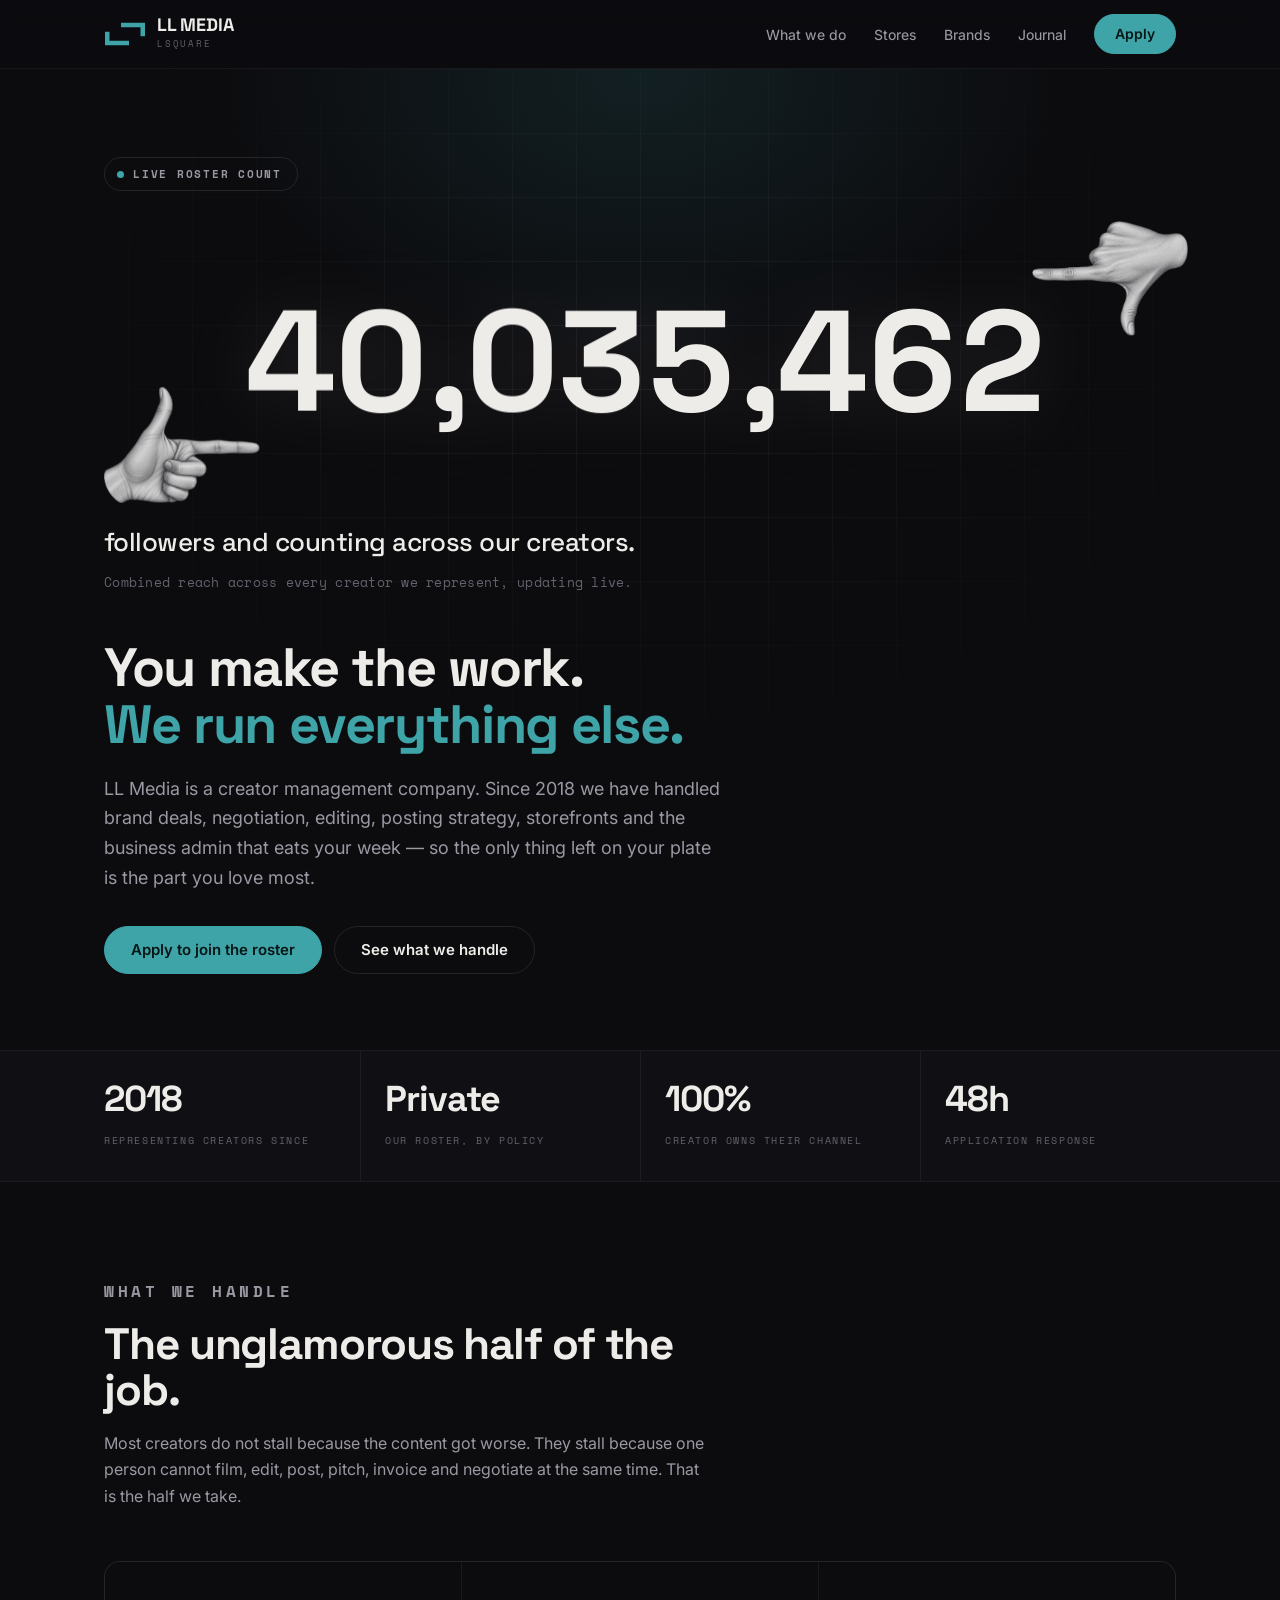
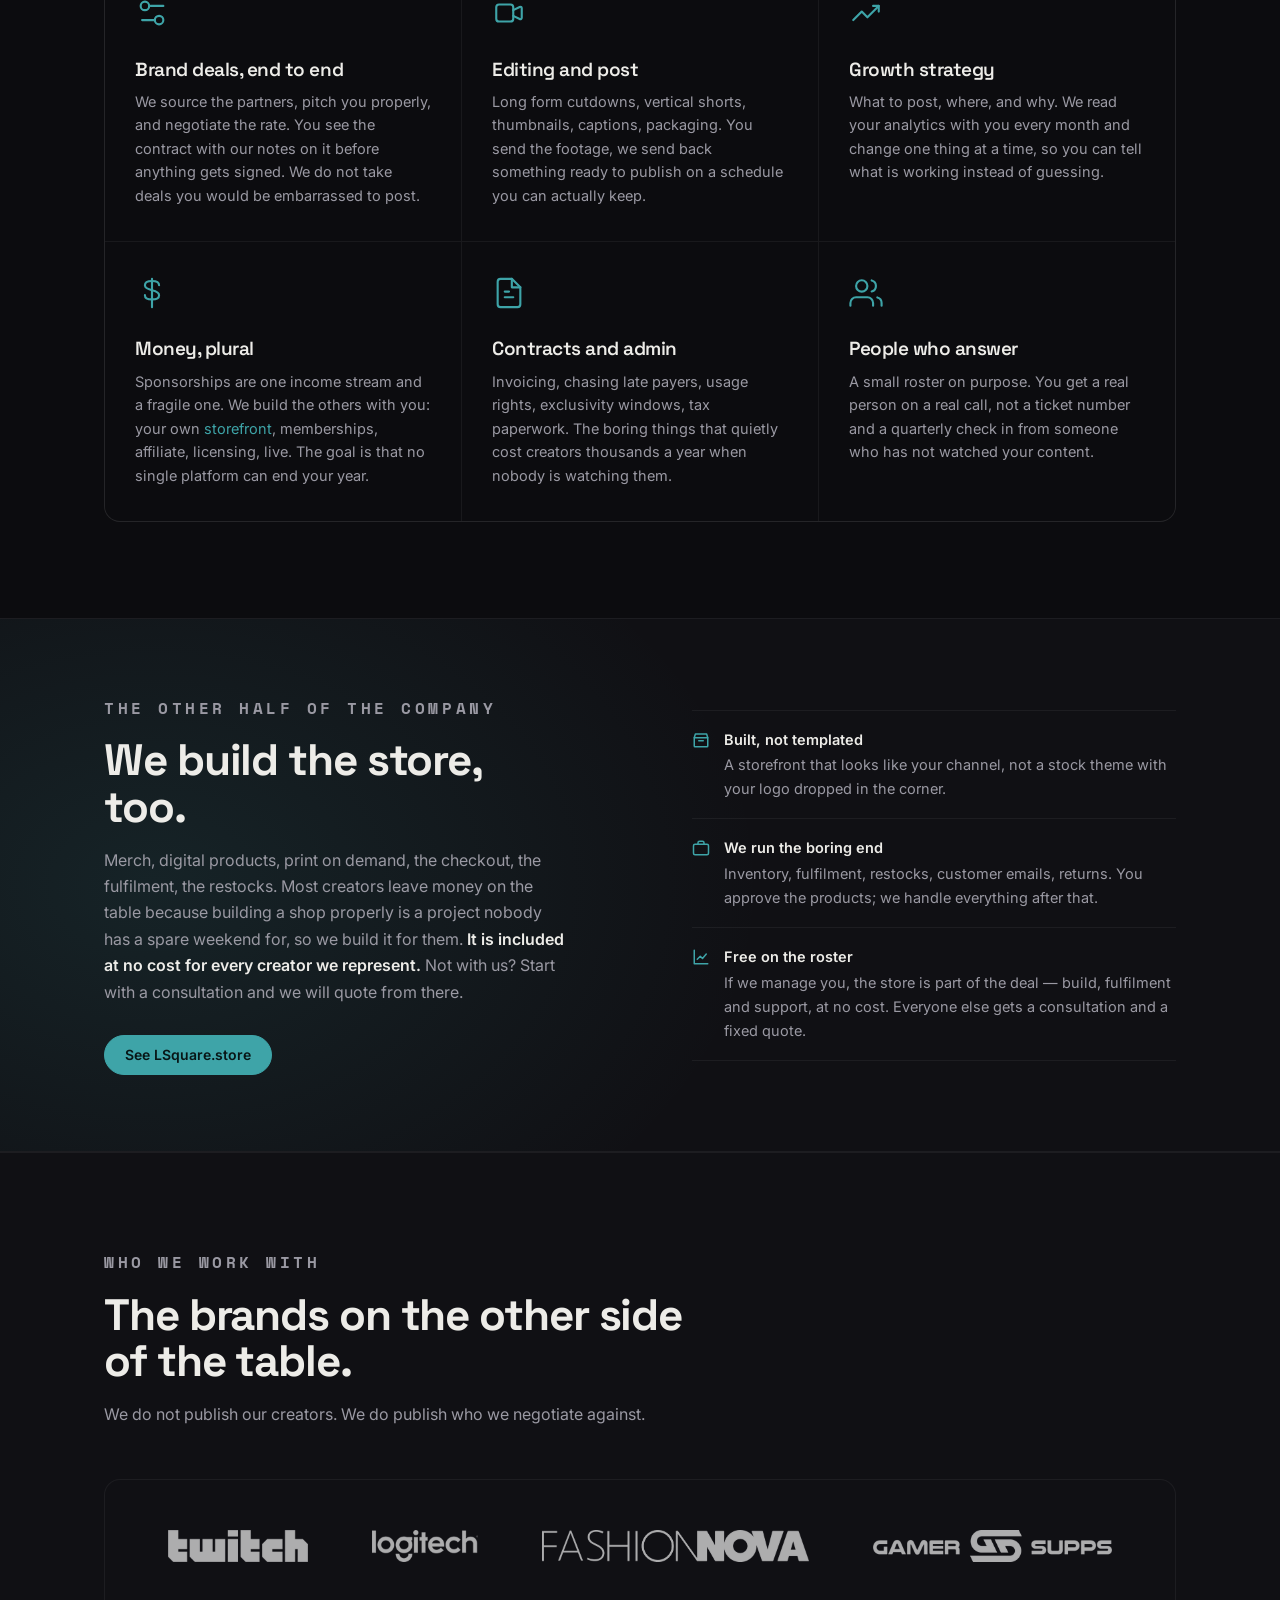
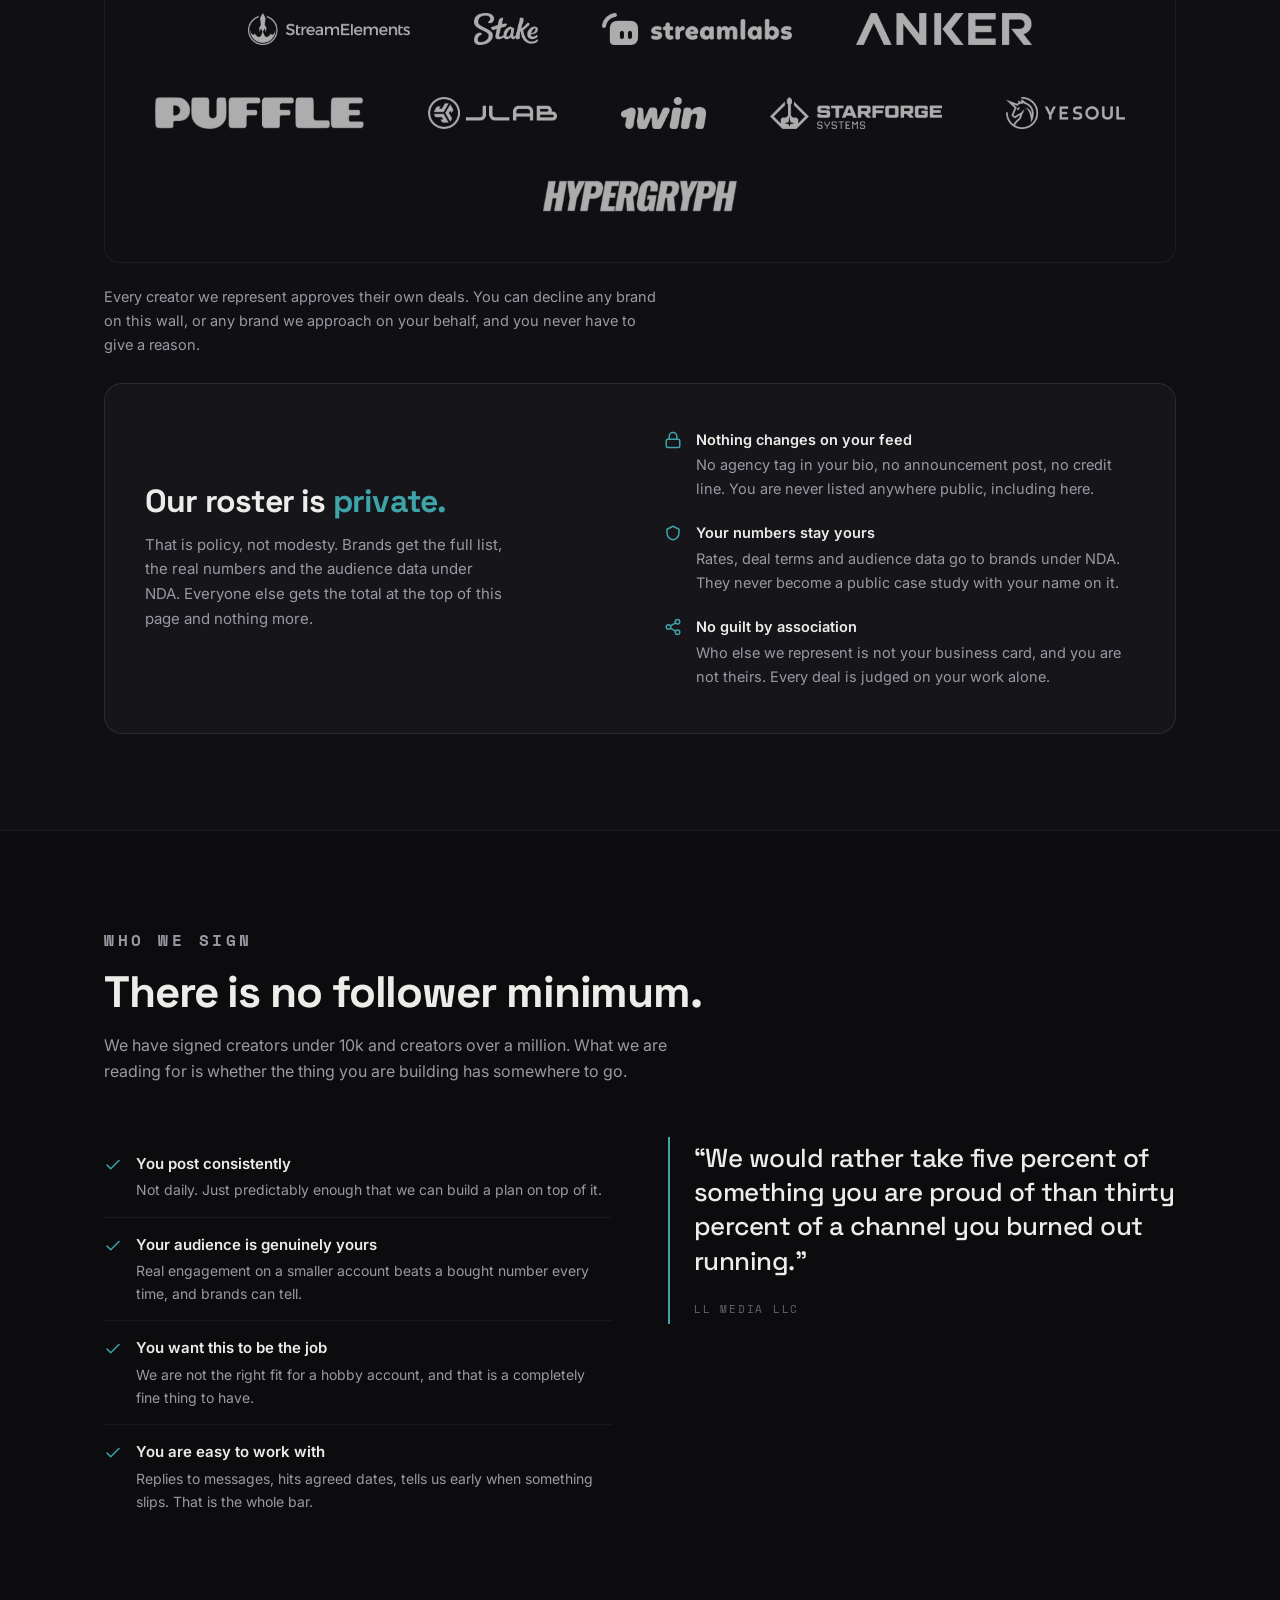
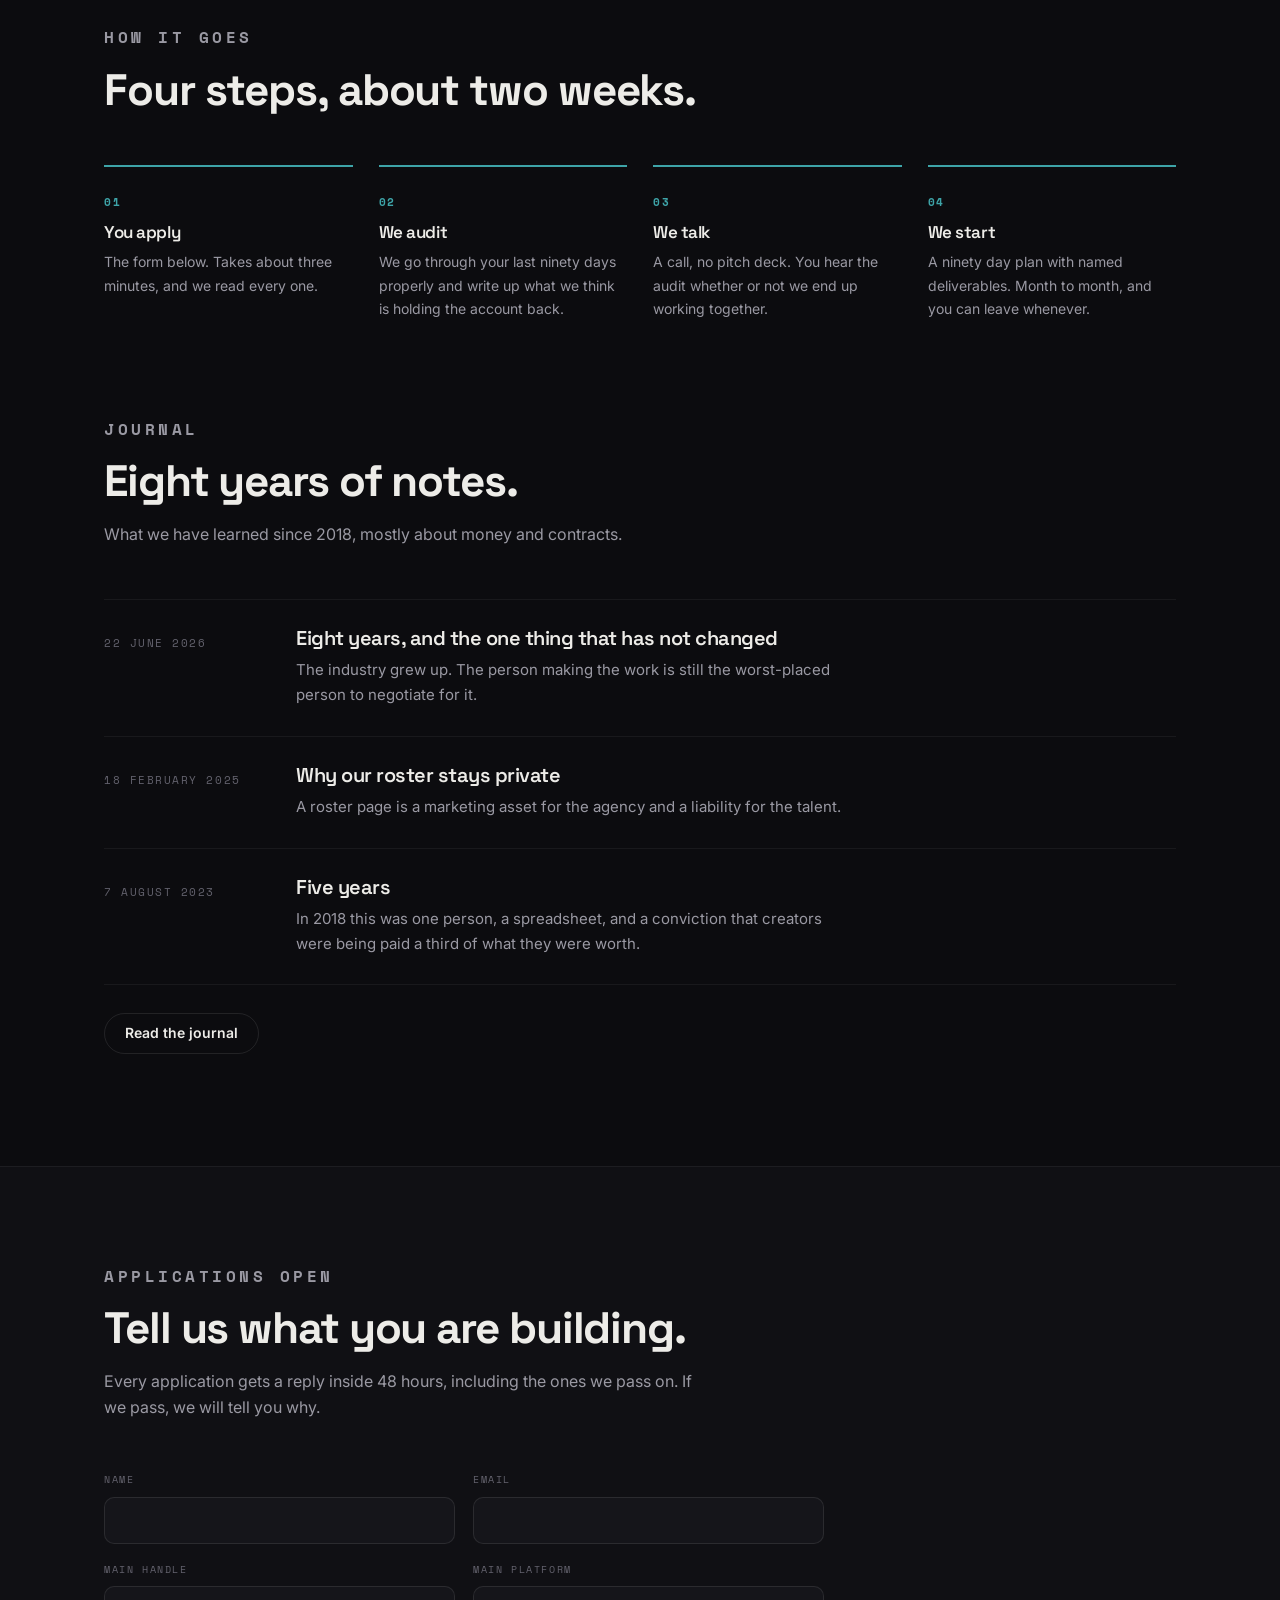
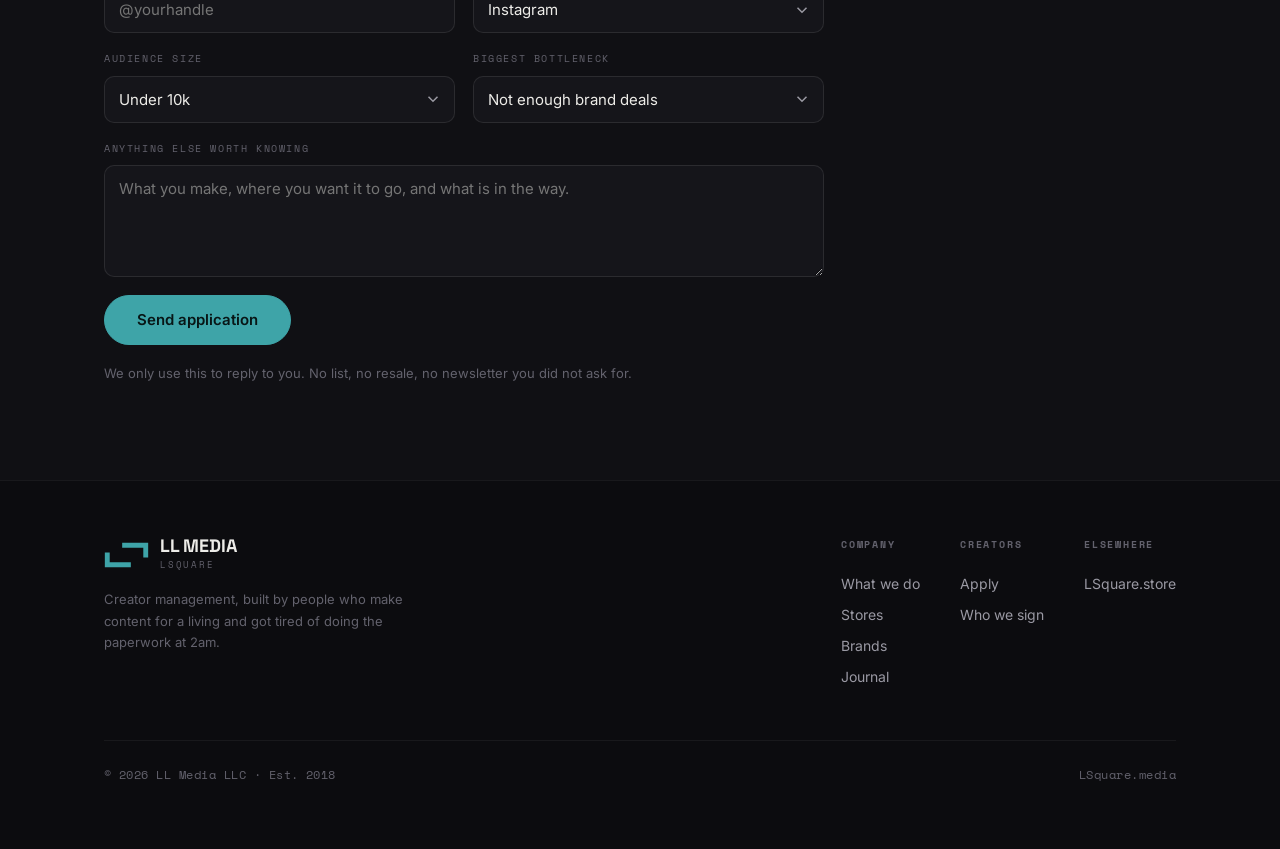
==== commit 84a0ad88: "Official lockups for all 14 brands, and soften the hero line Replaces my typeset names with each bra" ====
--- a/index.html
+++ b/index.html
@@ -63,7 +63,7 @@
     <p class="countsub">Combined reach across every creator we represent, updating live.</p>
 
     <h1>You make the work.<br><span class="hl">We run everything else.</span></h1>
-    <p class="herolede">LL Media is a creator management company. Since 2018 we have handled brand deals, negotiation, editing, posting strategy, storefronts and the business admin that eats your week &mdash; so the only thing left on your plate is the part you are actually good at.</p>
+    <p class="herolede">LL Media is a creator management company. Since 2018 we have handled brand deals, negotiation, editing, posting strategy, storefronts and the business admin that eats your week &mdash; so the only thing left on your plate is the part you love most.</p>
     <div class="cta">
       <a class="btn" href="#apply">Apply to join the roster</a>
       <a class="btn ghost" href="#what">See what we handle</a>
@@ -171,25 +171,25 @@
 
     <!-- Logo wall. Each mark is the brand's own logo, normalised to a white
          silhouette on a common 96px canvas. Where a brand's mark is a GLYPH
-         with no name in it, the name is set beside it in the site face; where
-         the logo already contains its wordmark, no text is added - otherwise
-         the name appears twice. Centred flex-wrap, not a grid: the brand count
-         keeps changing and a grid leaves a ragged last row every time. -->
+         Every mark here is the brand's OWN official lockup including its own
+         wordmark - no typeset names, so nothing is set in the wrong typeface.
+         Centred flex-wrap, not a grid: the brand count keeps changing and a
+         grid leaves a ragged last row every time it does. -->
     <div class="brandwall">
-      <span class="bw"><img src="assets/logos/brands/twitch.png" alt="" loading="lazy"><b>Twitch</b></span>
+      <span class="bw"><img src="assets/logos/brands/twitch.png" alt="Twitch" loading="lazy"></span>
       <span class="bw"><img src="assets/logos/brands/logitech.png" alt="Logitech" loading="lazy"></span>
       <span class="bw"><img src="assets/logos/brands/fashionnova.png" alt="Fashion Nova" loading="lazy"></span>
-      <span class="bw"><img src="assets/logos/brands/gamersupps.png" alt="" loading="lazy"><b>Gamer Supps</b></span>
+      <span class="bw"><img src="assets/logos/brands/gamersupps.png" alt="Gamer Supps" loading="lazy"></span>
       <span class="bw"><img src="assets/logos/brands/streamelements.png" alt="StreamElements" loading="lazy"></span>
       <span class="bw"><img src="assets/logos/brands/stake.png" alt="Stake" loading="lazy"></span>
-      <span class="bw"><img src="assets/logos/brands/streamlabs.png" alt="" loading="lazy"><b>Streamlabs</b></span>
+      <span class="bw"><img src="assets/logos/brands/streamlabs.png" alt="Streamlabs" loading="lazy"></span>
       <span class="bw"><img src="assets/logos/brands/anker.png" alt="Anker" loading="lazy"></span>
       <span class="bw"><img src="assets/logos/brands/puffle.png" alt="Puffle" loading="lazy"></span>
       <span class="bw"><img src="assets/logos/brands/jlab.png" alt="JLab" loading="lazy"></span>
       <span class="bw"><img src="assets/logos/brands/1win.png" alt="1win" loading="lazy"></span>
       <span class="bw"><img src="assets/logos/brands/starforge.png" alt="Starforge Systems" loading="lazy"></span>
       <span class="bw"><img src="assets/logos/brands/yesoul.png" alt="Yesoul" loading="lazy"></span>
-      <span class="bw"><img src="assets/logos/brands/hypergryph.png" alt="" loading="lazy"><b>Hypergryph</b></span>
+      <span class="bw"><img src="assets/logos/brands/hypergryph.png" alt="Hypergryph" loading="lazy"></span>
     </div>
 
     <p class="brandnote">Every creator we represent approves their own deals. You can decline any brand on this wall, or any brand we approach on your behalf, and you never have to give a reason.</p>
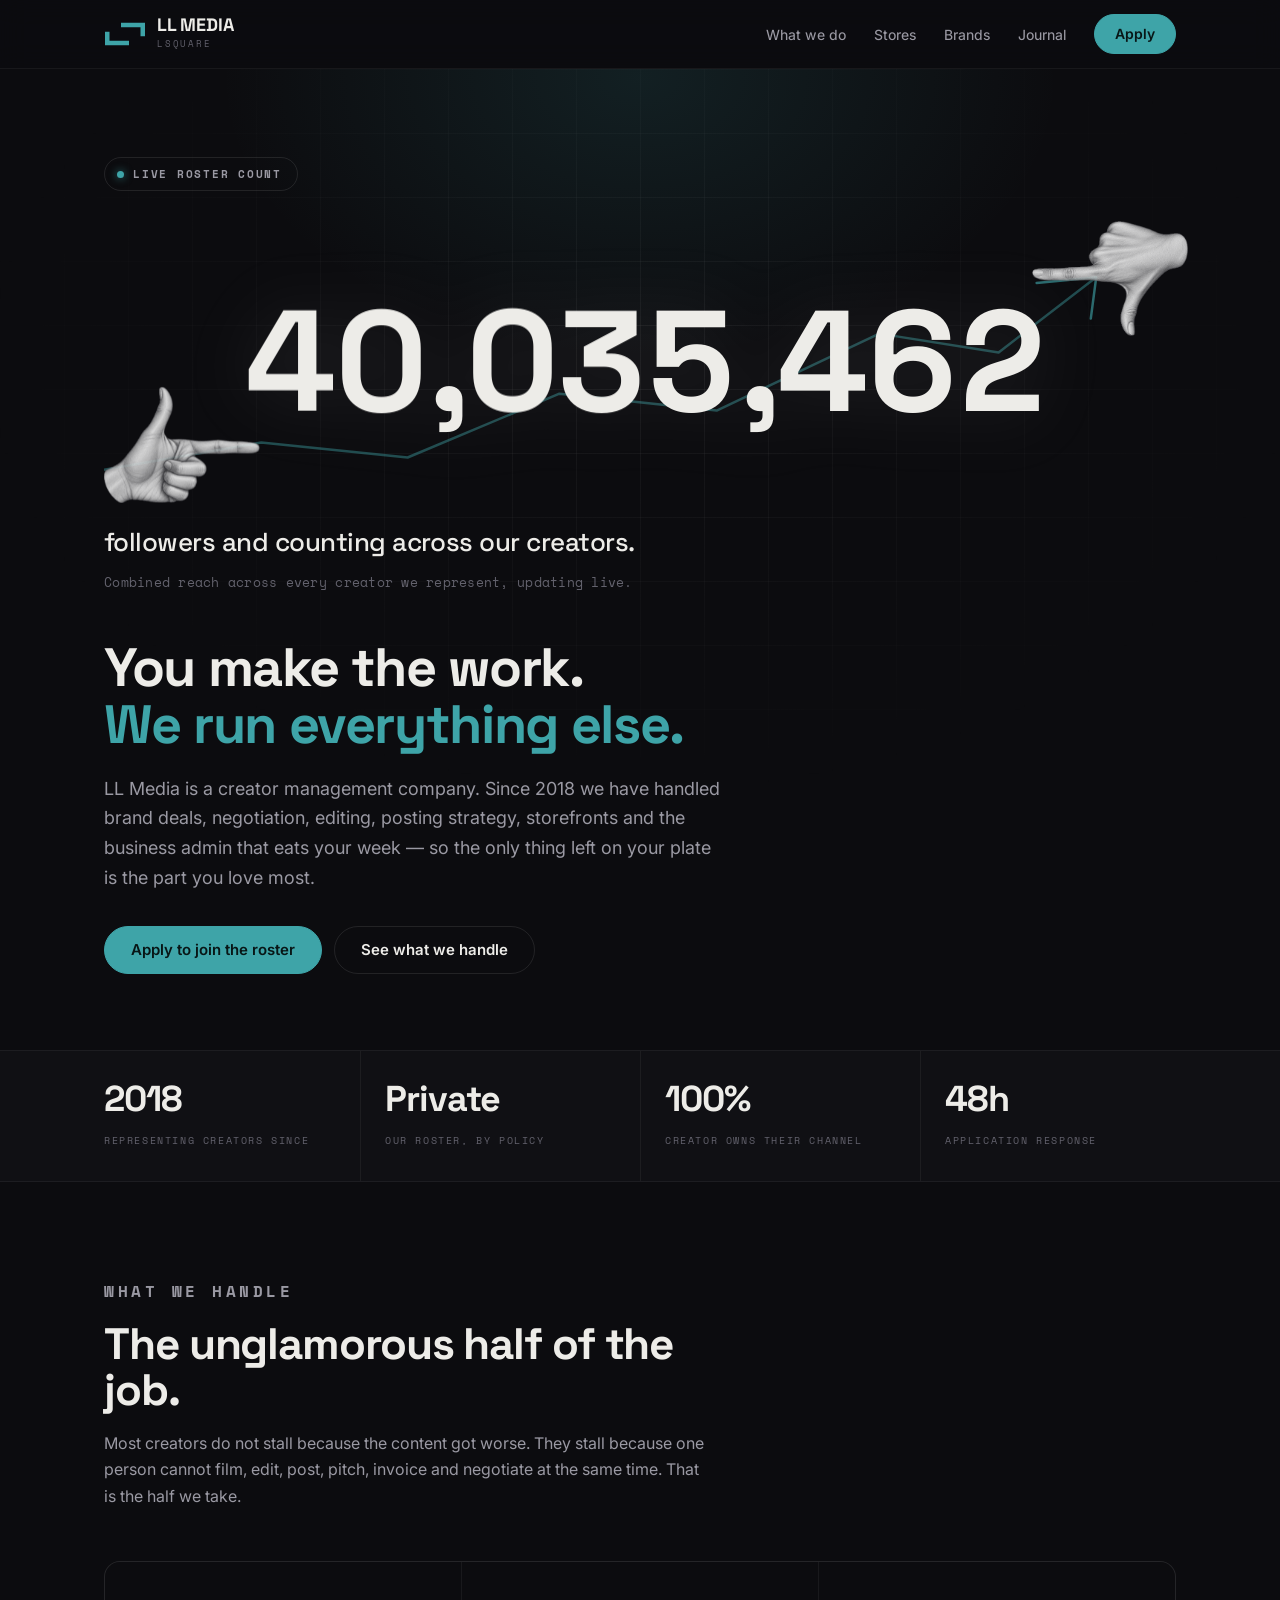
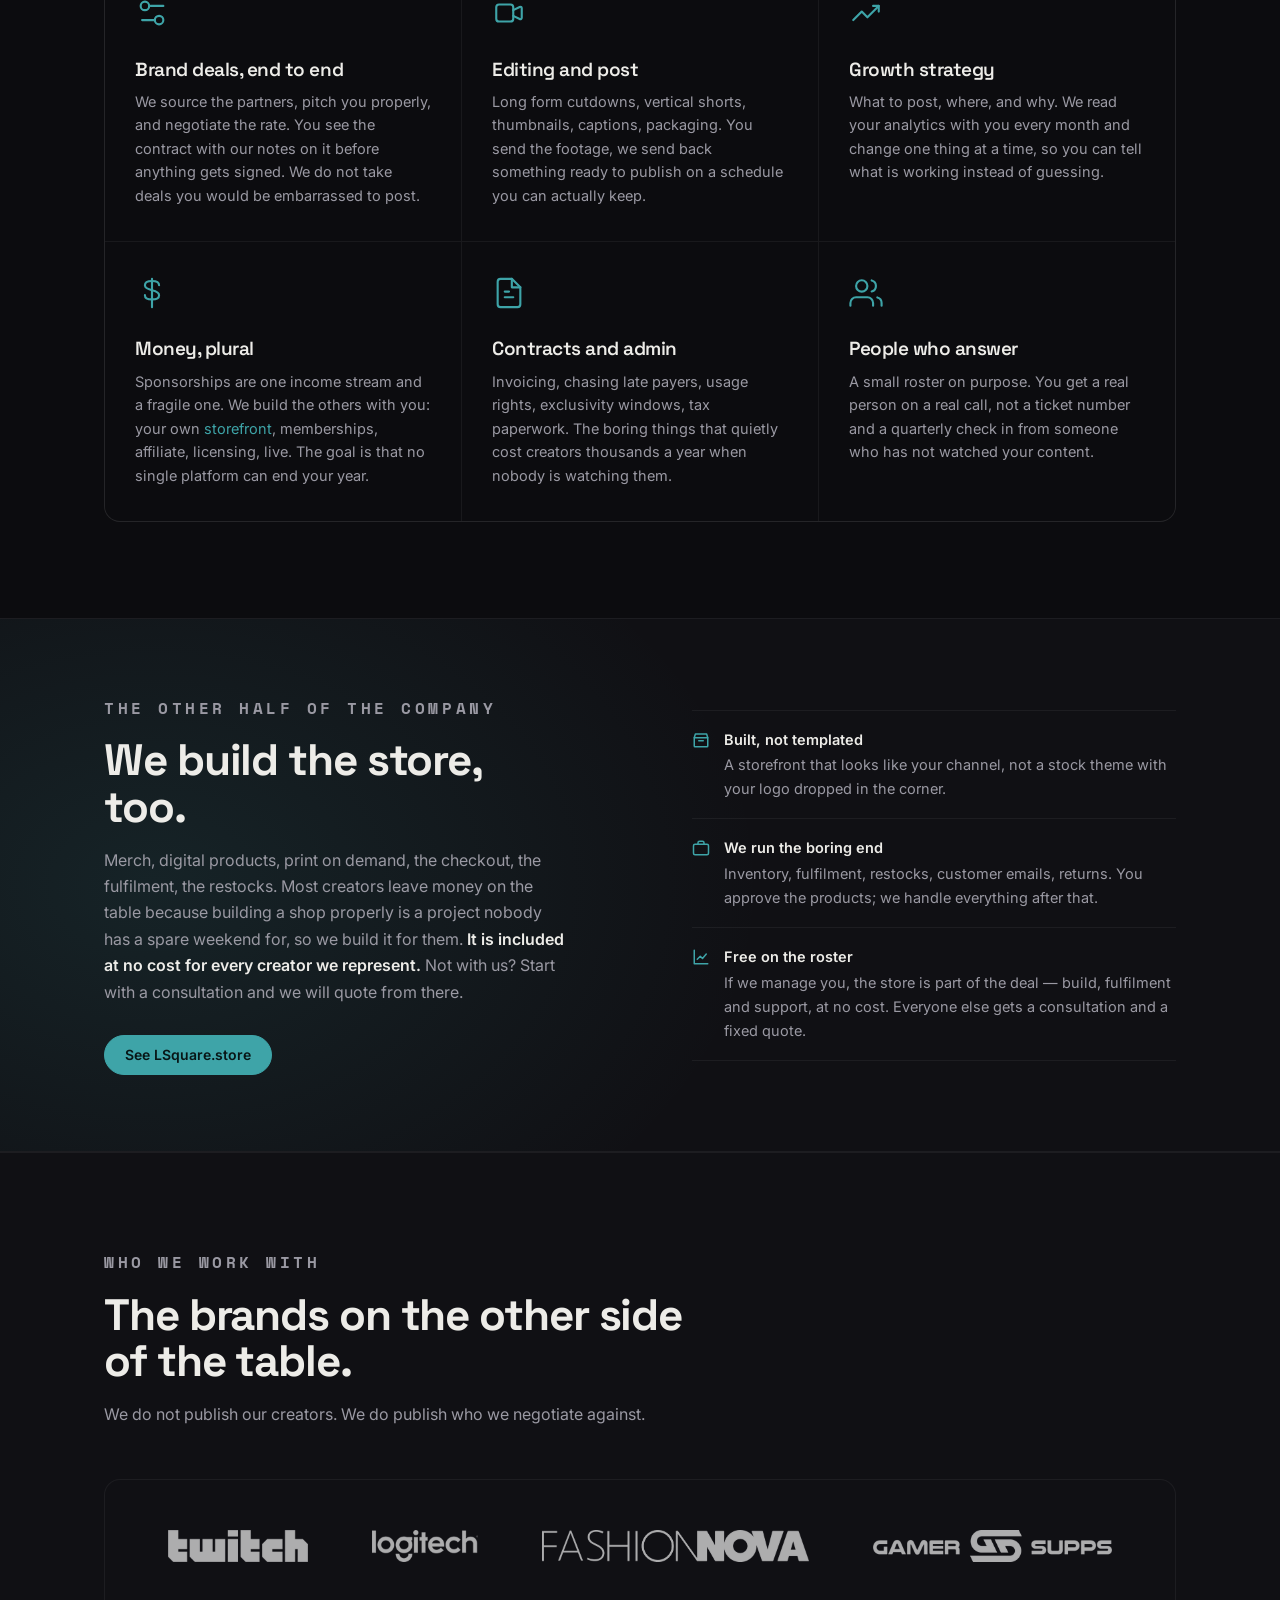
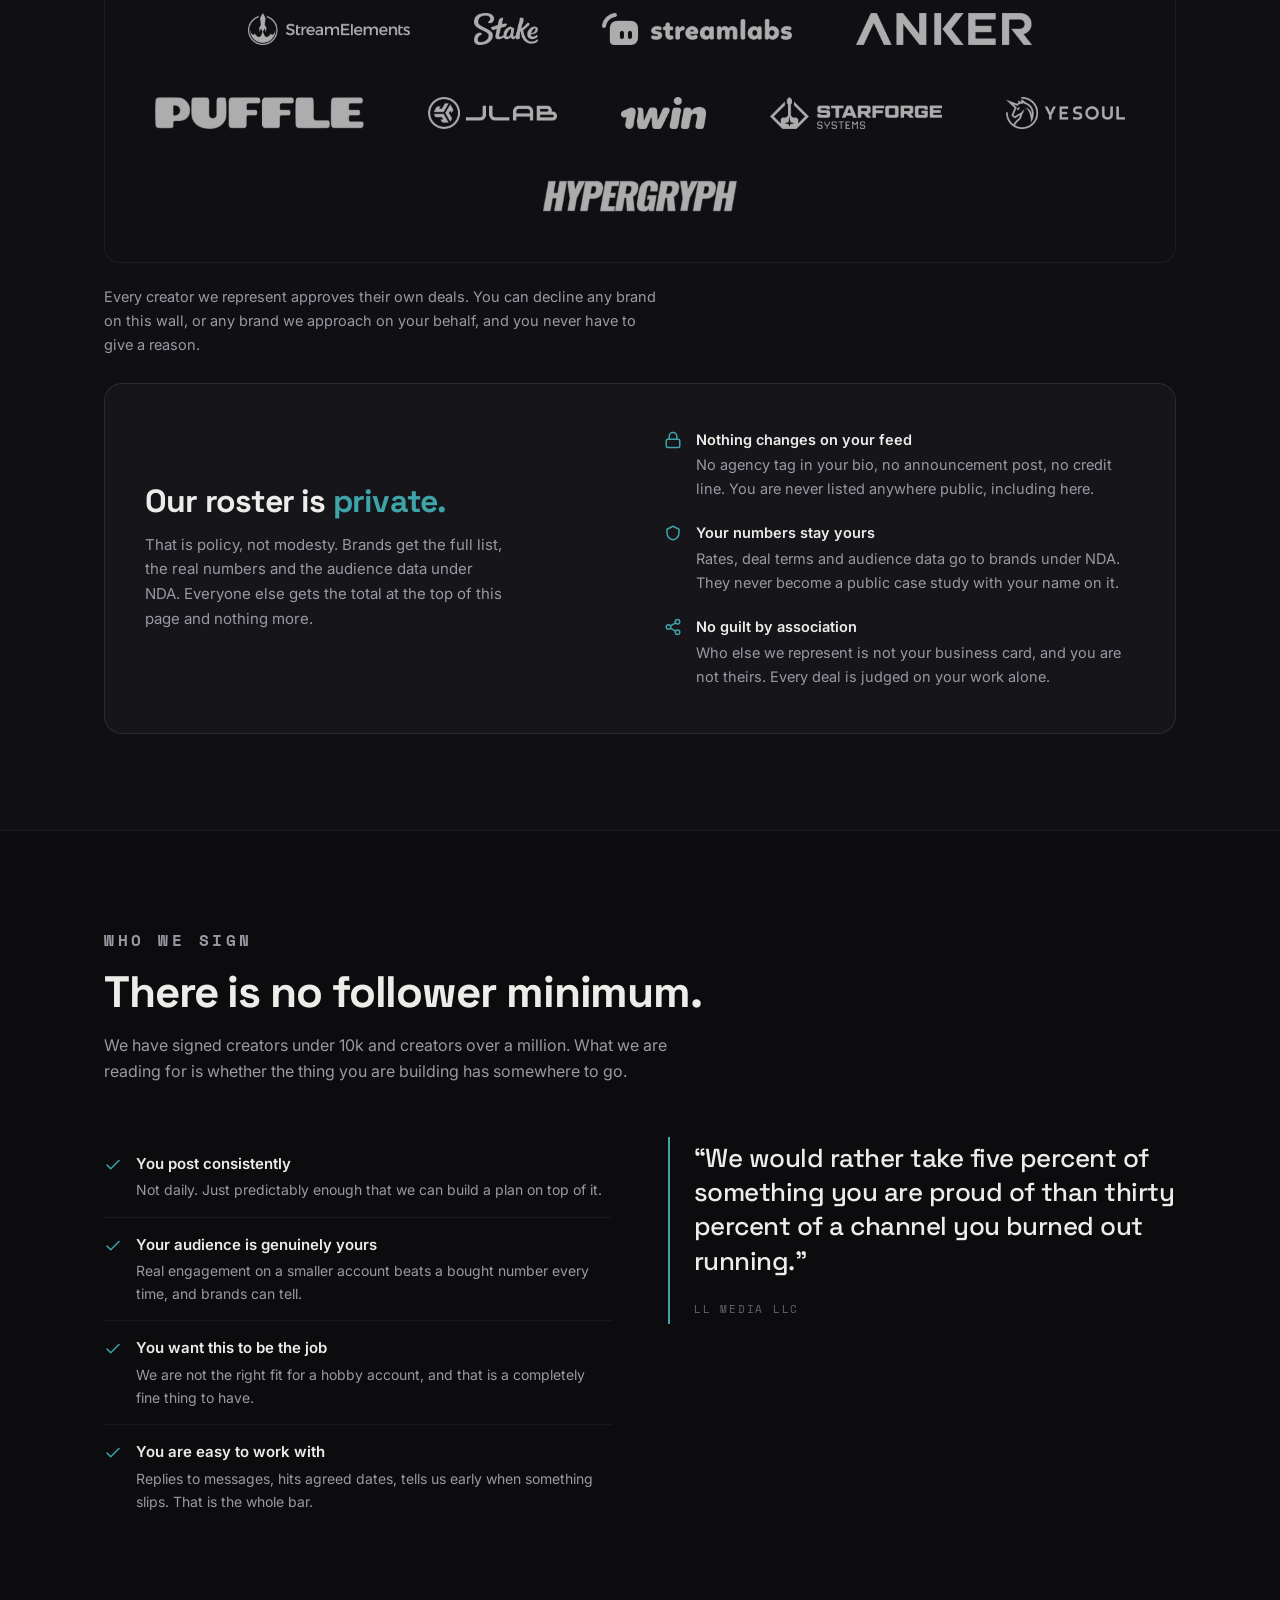
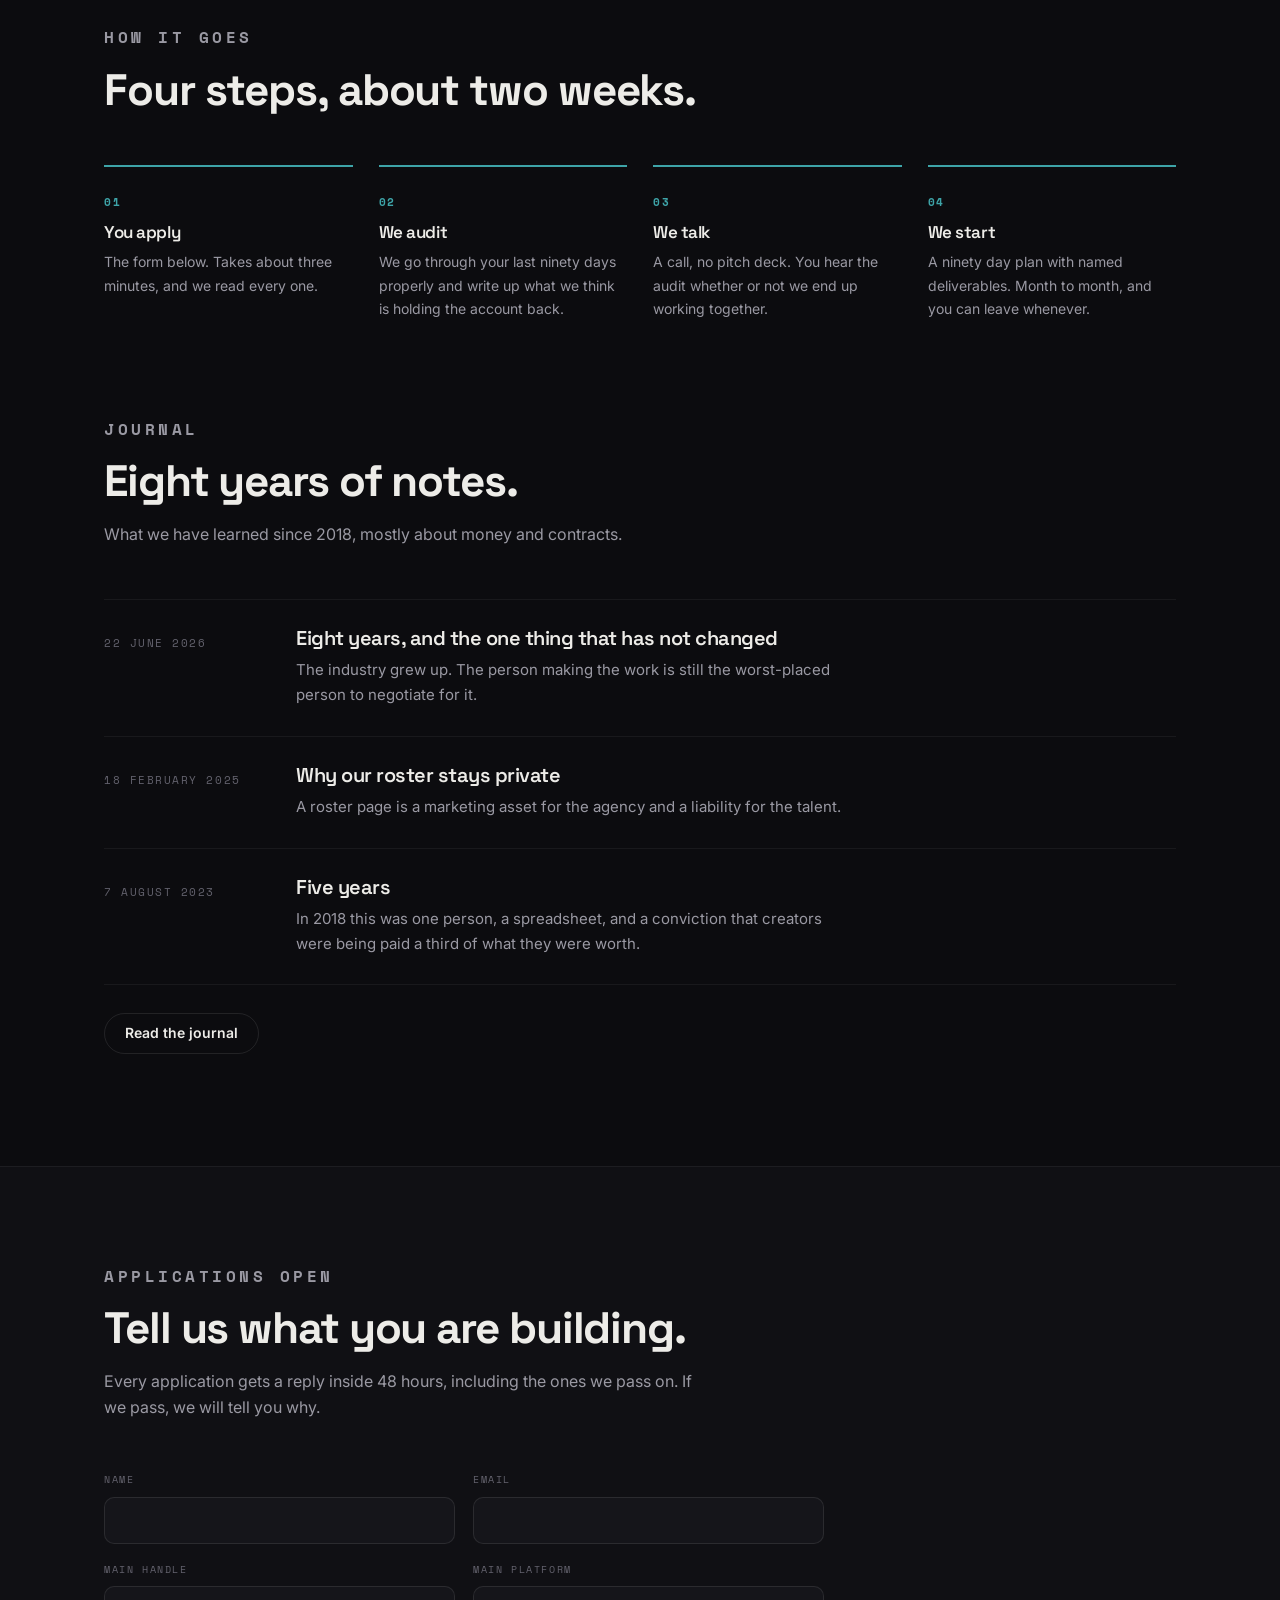
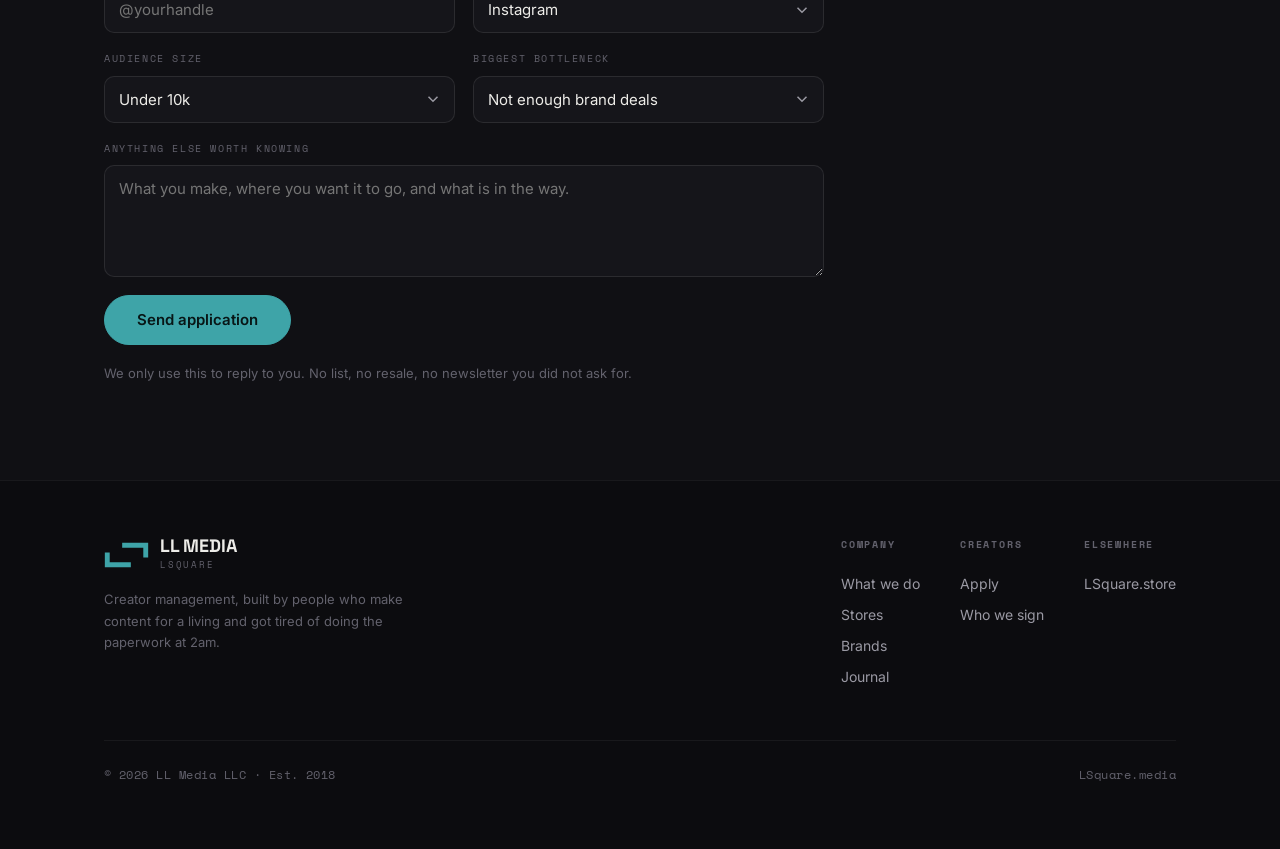
==== commit 7183231a: "Live dot now fades, and a trend line rises behind the count The dot was an expanding ring. A steady " ====
--- a/index.html
+++ b/index.html
@@ -38,7 +38,7 @@
       <a class="hidem" href="#what">What we do</a>
       <a class="hidem" href="#stores">Stores</a>
       <a class="hidem" href="#brands">Brands</a>
-      <a class="hidem" href="journal.html">Journal</a>
+      <a class="hidem" href="/journal/">Journal</a>
       <a class="btn" href="#apply">Apply</a>
     </div>
   </div>
@@ -52,6 +52,10 @@
     <span class="livetag"><span class="dot" aria-hidden="true"></span>Live roster count</span>
 
     <div class="countframe">
+      <svg class="trend" viewBox="0 0 400 150" preserveAspectRatio="none" aria-hidden="true">
+        <path class="tline" d="M-30,140 L58,118 L112,126 L168,92 L226,101 L286,60 L330,70 L366,30"/>
+        <path class="thead" d="M344,33 L366,30 L364,52"/>
+      </svg>
       <img class="fh fh-bl" src="assets/hands/hand_bl.png" alt="" aria-hidden="true">
       <div class="count" id="counter" role="status" aria-live="polite" aria-label="Total followers across the LL Media roster">
         <span class="odo" id="odo"></span>
@@ -295,7 +299,7 @@
         <p>In 2018 this was one person, a spreadsheet, and a conviction that creators were being paid a third of what they were worth.</p></div>
       </a>
     </div>
-    <p style="margin-top:28px"><a class="btn ghost" href="journal.html">Read the journal</a></p>
+    <p style="margin-top:28px"><a class="btn ghost" href="/journal/">Read the journal</a></p>
   </div>
 </section>
 
@@ -359,7 +363,7 @@
       <div class="flinks">
         <div class="fcol"><h4>Company</h4>
           <a href="#what">What we do</a><a href="#stores">Stores</a>
-          <a href="#brands">Brands</a><a href="journal.html">Journal</a>
+          <a href="#brands">Brands</a><a href="/journal/">Journal</a>
         </div>
         <div class="fcol"><h4>Creators</h4>
           <a href="#apply">Apply</a><a href="#who">Who we sign</a>
--- a/assets/site.css
+++ b/assets/site.css
@@ -68,12 +68,14 @@
     font-family:Space Mono,monospace;font-size:11px;font-weight:700;letter-spacing:.16em;
     text-transform:uppercase;color:var(--dim);
     border:1px solid var(--line);border-radius:999px;padding:7px 15px 7px 12px;margin-bottom:30px}
+  /* The recording-light convention: a steady fade in and out, not an
+     expanding ring. Reads as "this is live" at a glance. */
   .dot{width:7px;height:7px;border-radius:50%;background:var(--accent);
-    box-shadow:0 0 0 0 rgba(var(--accent-rgb),.7);animation:pulse 2.4s infinite}
-  @keyframes pulse{
-    0%{box-shadow:0 0 0 0 rgba(var(--accent-rgb),.55)}
-    70%{box-shadow:0 0 0 9px rgba(var(--accent-rgb),0)}
-    100%{box-shadow:0 0 0 0 rgba(var(--accent-rgb),0)}}
+    box-shadow:0 0 8px rgba(var(--accent-rgb),.75);
+    animation:live 1.9s ease-in-out infinite}
+  @keyframes live{
+    0%,100%{opacity:1;box-shadow:0 0 8px rgba(var(--accent-rgb),.75)}
+    50%    {opacity:.22;box-shadow:0 0 2px rgba(var(--accent-rgb),.15)}}
 
   /* The logo, used at scale: the same two hands framing the number, so the
      mark in the nav and the gesture around the count read as one idea. */
@@ -81,7 +83,18 @@
      digits; at 1440 that is a 50px mark inside 68px of padding. */
   .countframe{position:relative;display:inline-block;margin:0 0 18px;
     padding:clamp(34px,5.4vw,76px) clamp(50px,11vw,162px)}
-  .countframe .count{margin:0}
+  .countframe .count{margin:0;position:relative;z-index:1}
+  /* Rising trend line behind the number: the counter says the roster grows,
+     this shows it. Sits under the digits and over the hero grid. */
+  .trend{position:absolute;inset:0;width:100%;height:100%;z-index:0;
+    color:var(--accent);pointer-events:none;overflow:hidden}
+  .trend .tline{fill:none;stroke:var(--accent);stroke-width:2.5;
+    stroke-linecap:round;stroke-linejoin:round;opacity:.42;
+    vector-effect:non-scaling-stroke}
+  .trend .thead{fill:none;stroke:var(--accent);stroke-width:2.5;
+    stroke-linecap:round;stroke-linejoin:round;opacity:.62;
+    vector-effect:non-scaling-stroke}
+  @media (max-width:520px){ .trend .tline,.trend .thead{stroke-width:2} }
   /* The desktop clearance is wider than a phone can afford: at 375px the
      number alone is ~258px inside 327px of content box, so the frame has to
      give the padding back or it overflows and body{overflow-x:hidden} eats
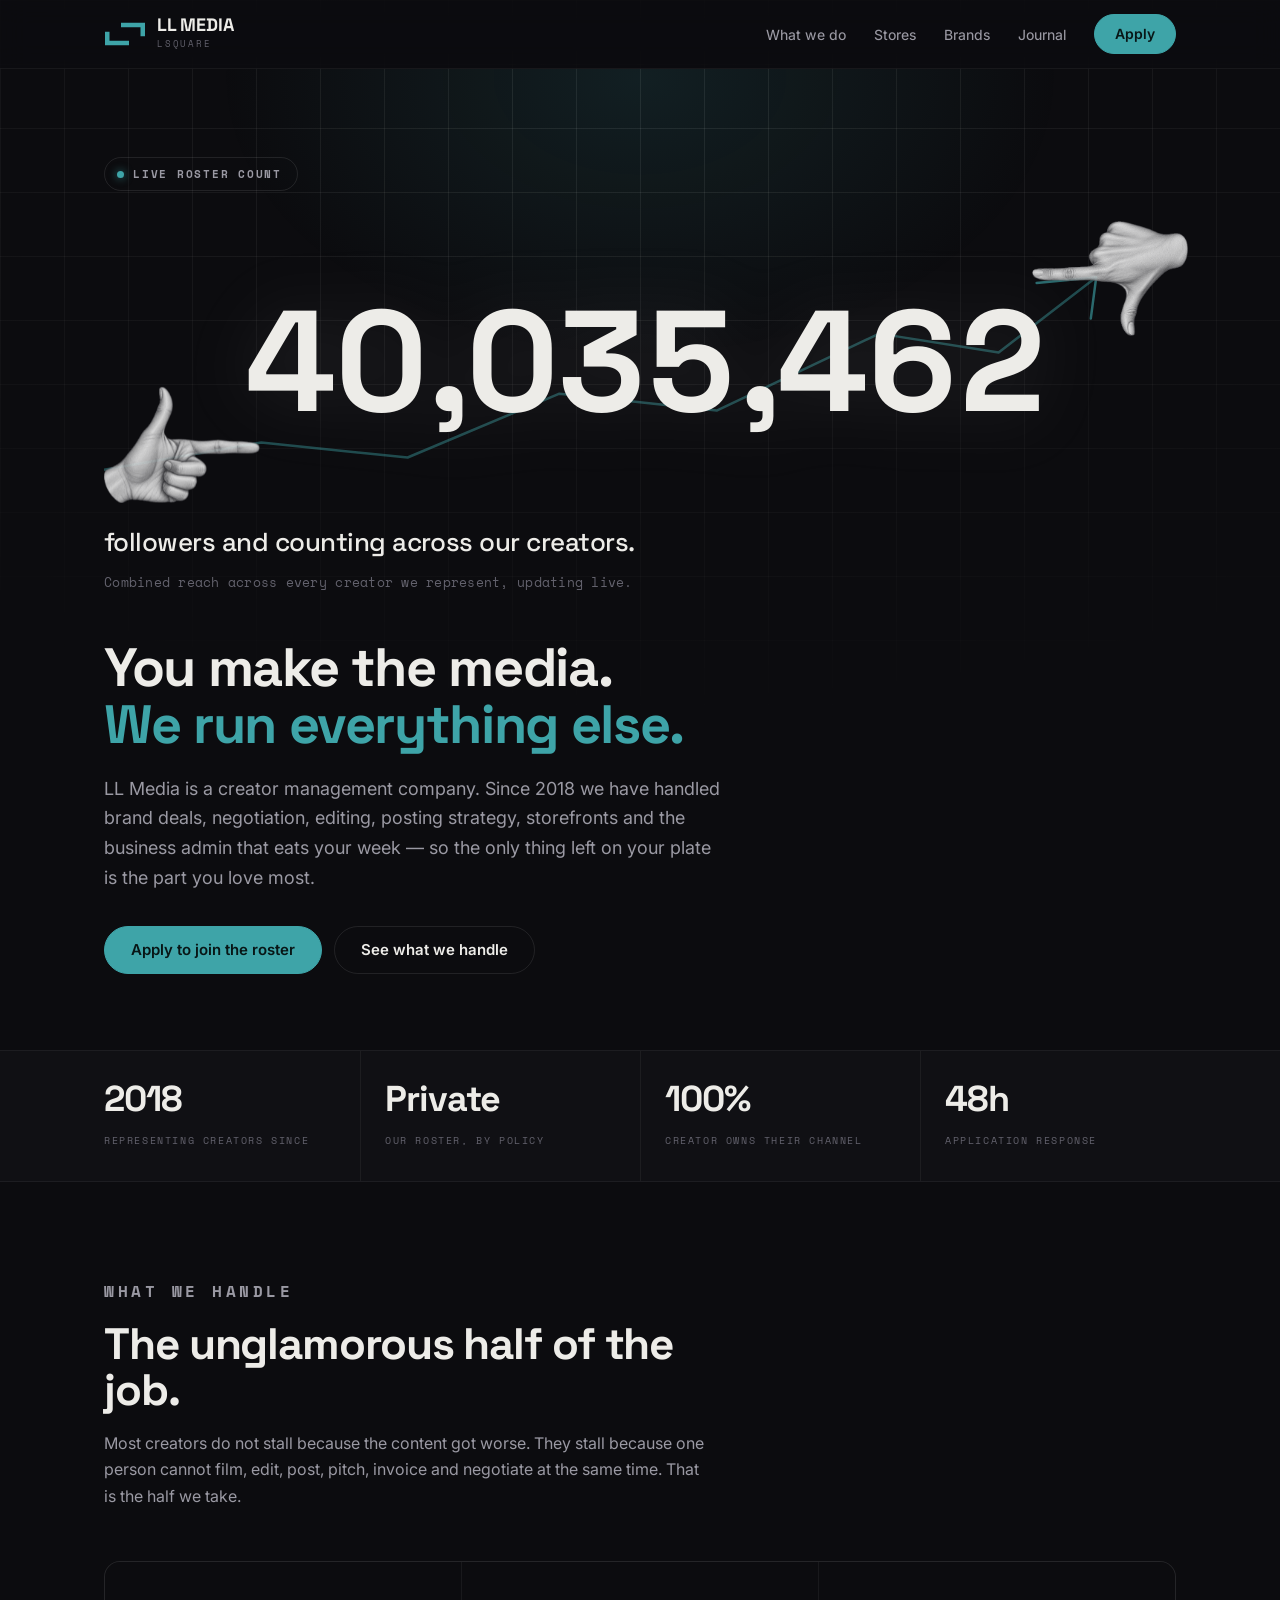
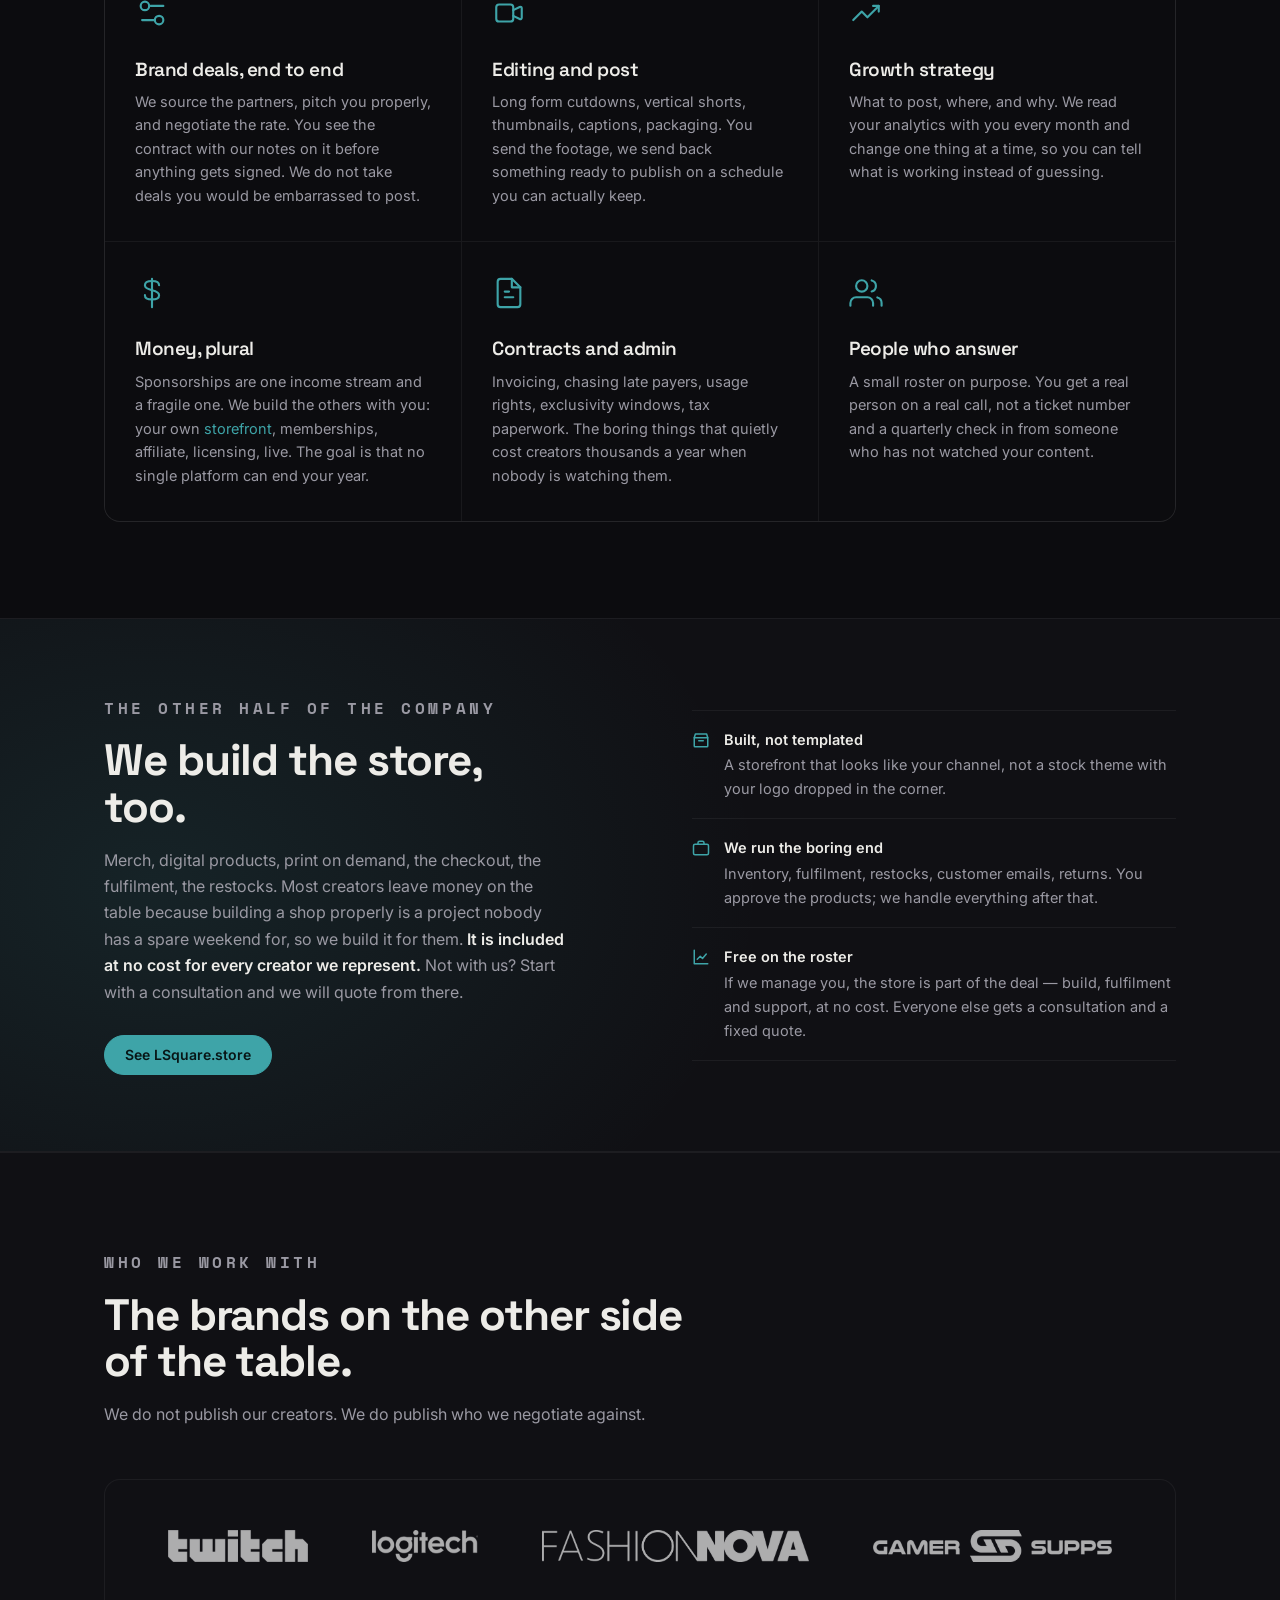
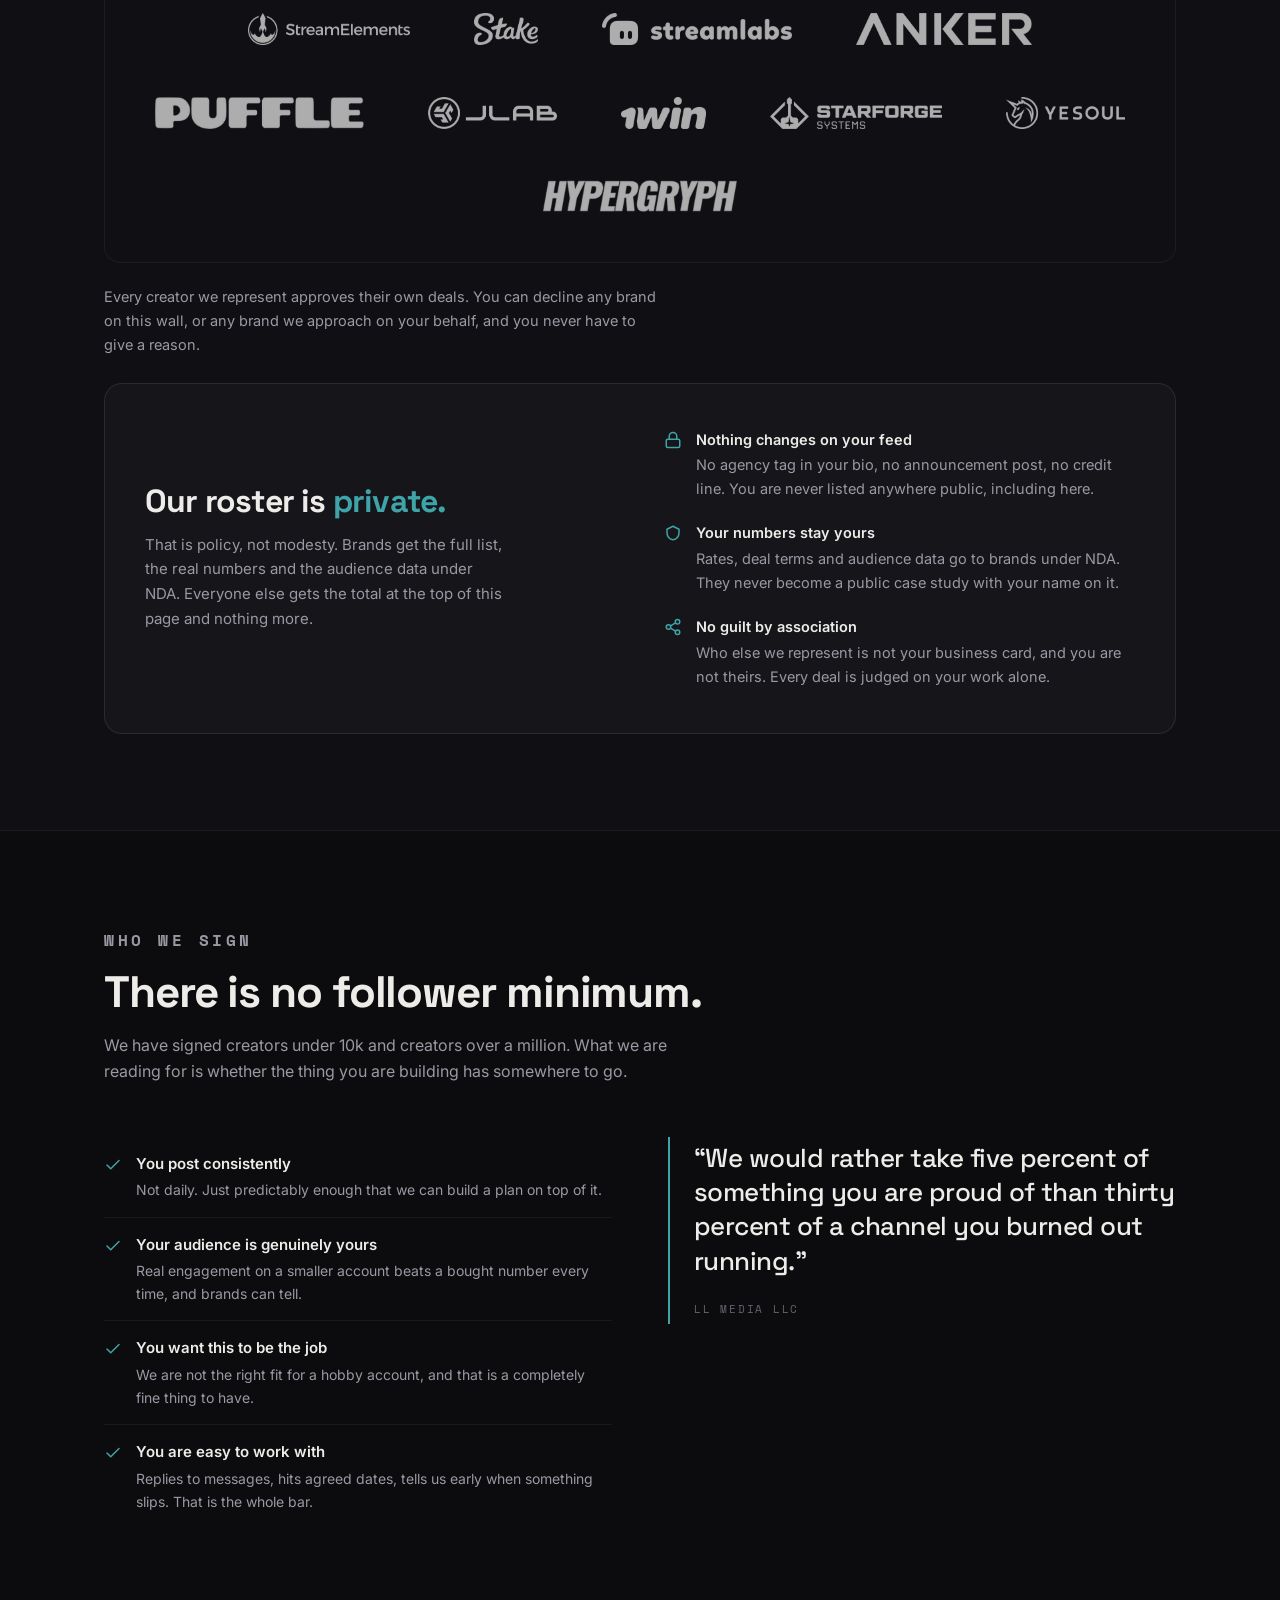
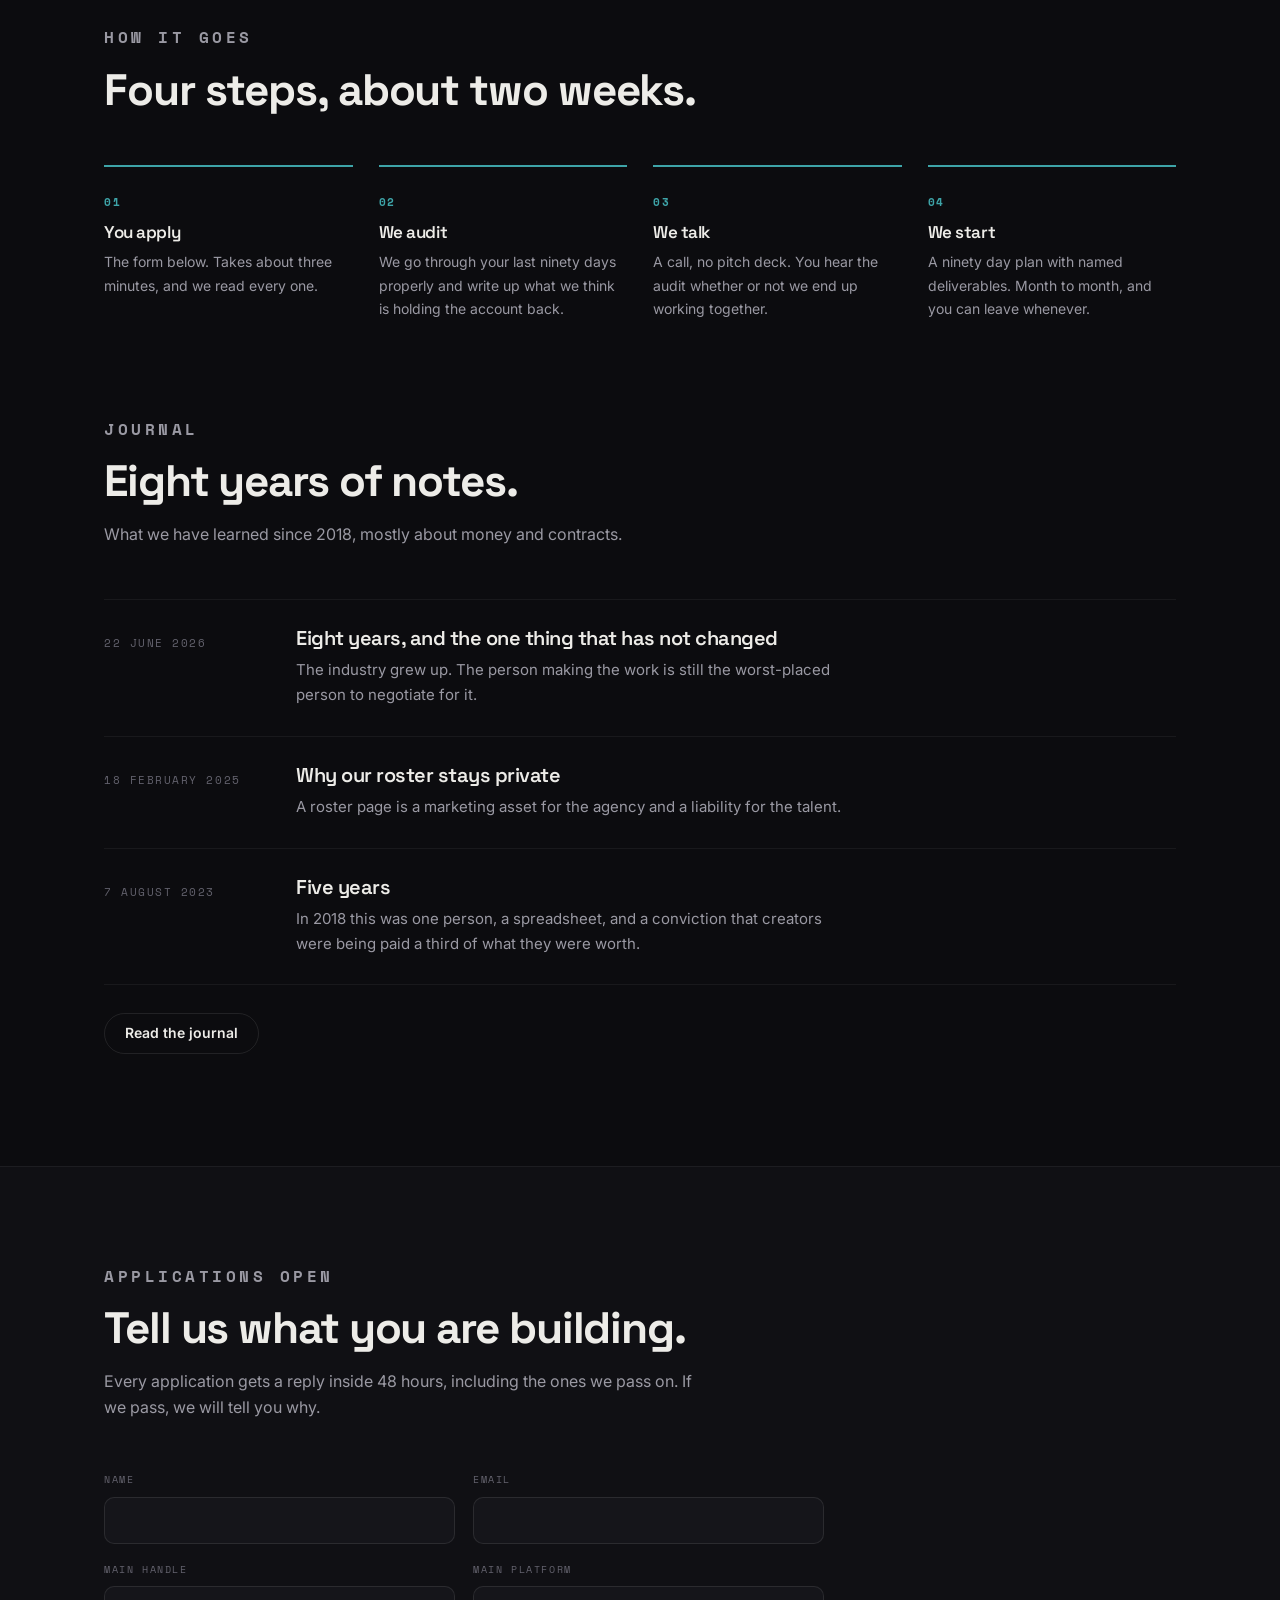
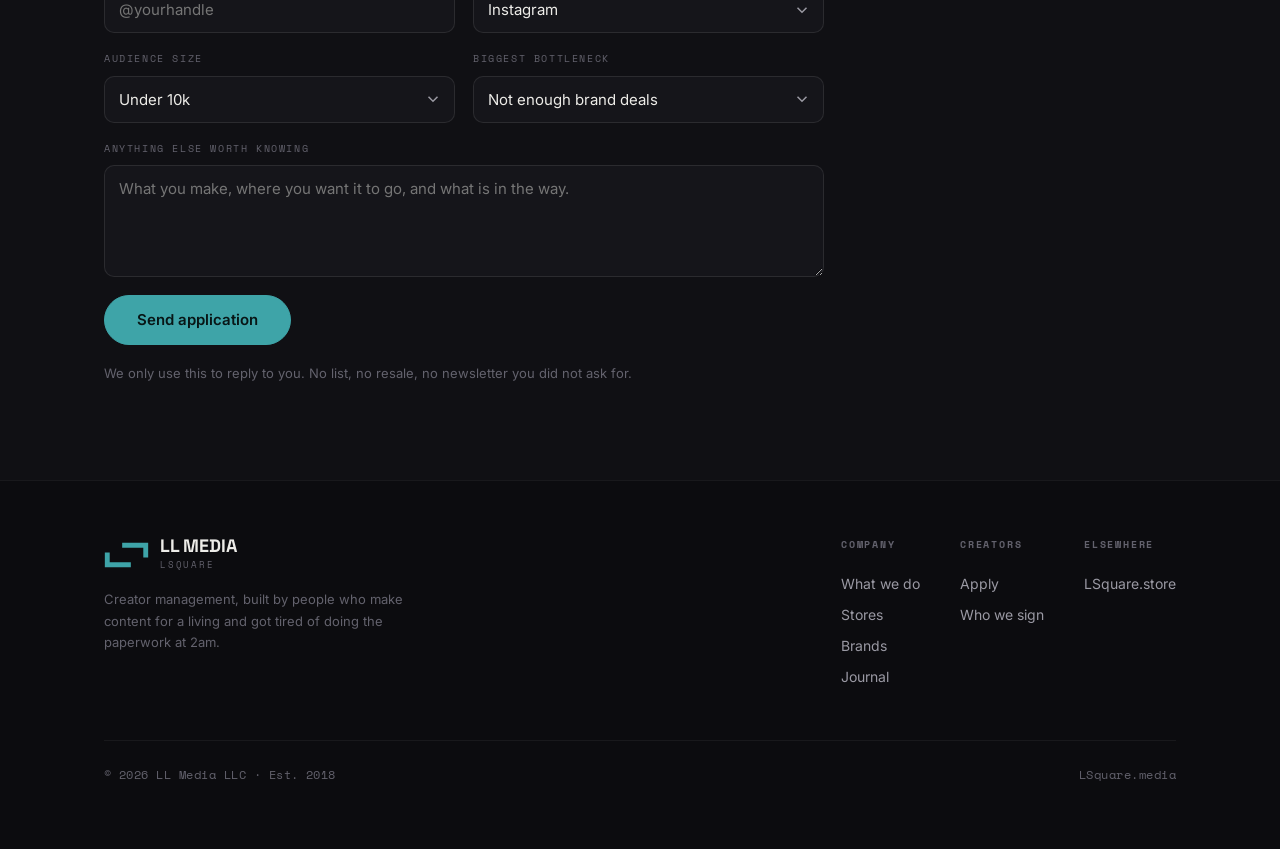
==== commit 2dd77125: "Parallax ground plane; headline reads "You make the media" The hero grid was a masked ::after locked" ====
--- a/index.html
+++ b/index.html
@@ -28,6 +28,8 @@
   </g>
 </defs></svg>
 
+<div class="bg" aria-hidden="true"></div>
+
 <nav>
   <div class="navin">
     <a class="lockup" href="#top" aria-label="LL Media home">
@@ -66,7 +68,7 @@
     <p class="countlabel">followers and counting across our creators.</p>
     <p class="countsub">Combined reach across every creator we represent, updating live.</p>
 
-    <h1>You make the work.<br><span class="hl">We run everything else.</span></h1>
+    <h1>You make the media.<br><span class="hl">We run everything else.</span></h1>
     <p class="herolede">LL Media is a creator management company. Since 2018 we have handled brand deals, negotiation, editing, posting strategy, storefronts and the business admin that eats your week &mdash; so the only thing left on your plate is the part you love most.</p>
     <div class="cta">
       <a class="btn" href="#apply">Apply to join the roster</a>
@@ -589,5 +591,33 @@
 
 })();
 </script>
+
+<script>
+(function(){
+  "use strict";
+  // Parallax: the ground plane pans at 45% of scroll, the trend line at 28%,
+  // so they separate from each other as well as from the content. Both are
+  // written inside one rAF tick - reading scrollY in the scroll handler and
+  // writing in the frame keeps it off the layout path.
+  if (window.matchMedia && window.matchMedia("(prefers-reduced-motion: reduce)").matches) return;
+
+  var bg    = document.querySelector(".bg");
+  var trend = document.querySelector(".trend");
+  if (!bg && !trend) return;
+
+  var ticking = false;
+  function frame(){
+    var y = window.pageYOffset || document.documentElement.scrollTop || 0;
+    if (bg)    bg.style.backgroundPosition = "0 " + (-y * 0.45).toFixed(1) + "px";
+    if (trend) trend.style.transform = "translate3d(0," + (y * 0.28).toFixed(1) + "px,0)";
+    ticking = false;
+  }
+  function onScroll(){
+    if (!ticking){ ticking = true; window.requestAnimationFrame(frame); }
+  }
+  window.addEventListener("scroll", onScroll, { passive: true });
+  frame();
+})();
+</script>
 </body>
 </html>
--- a/assets/site.css
+++ b/assets/site.css
@@ -15,6 +15,24 @@
     --line:rgba(237,236,232,.10); --line-2:rgba(237,236,232,.06);
     --maxw:1120px;
   }
+  /* Parallax ground plane. Fixed and behind everything, so the grid drifts
+     slower than the page as you scroll and the content reads as a layer above
+     it. The grid is a repeating gradient, so it is panned by moving
+     background-position rather than translating a box - it tiles forever and
+     can never run out from under the viewport. */
+  .bg{position:fixed;inset:0;z-index:0;pointer-events:none;
+    --grid:rgba(237,236,232,.095);
+    background-image:linear-gradient(var(--grid) 1px,transparent 1px),
+      linear-gradient(90deg,var(--grid) 1px,transparent 1px);
+    background-size:64px 64px;background-position:0 0;
+    -webkit-mask-image:radial-gradient(120% 90% at 50% 12%,#000,transparent 78%);
+    mask-image:radial-gradient(120% 90% at 50% 12%,#000,transparent 78%);
+    will-change:background-position}
+  /* content sits above the plane */
+  nav,main,footer{position:relative;z-index:1}
+  .trend{will-change:transform}
+  @media (prefers-reduced-motion:reduce){ .bg,.trend{will-change:auto} }
+
   *{box-sizing:border-box}
   html{scroll-behavior:smooth}
   body{margin:0;background:var(--bg);color:var(--ink);
@@ -57,12 +75,6 @@
   .hero::before{content:"";position:absolute;inset:-40% 0 auto 50%;width:1200px;height:800px;
     transform:translateX(-50%);pointer-events:none;
     background:radial-gradient(50% 50% at 50% 50%, rgba(var(--accent-rgb),.13), rgba(var(--accent-rgb),0) 70%)}
-  .hero::after{content:"";position:absolute;inset:0;pointer-events:none;
-    background-image:linear-gradient(var(--line-2) 1px,transparent 1px),
-      linear-gradient(90deg,var(--line-2) 1px,transparent 1px);
-    background-size:64px 64px;
-    -webkit-mask-image:radial-gradient(70% 60% at 50% 30%,#000,transparent 75%);
-    mask-image:radial-gradient(70% 60% at 50% 30%,#000,transparent 75%)}
   .hero .wrap{position:relative;z-index:1}
   .livetag{display:inline-flex;align-items:center;gap:9px;
     font-family:Space Mono,monospace;font-size:11px;font-weight:700;letter-spacing:.16em;
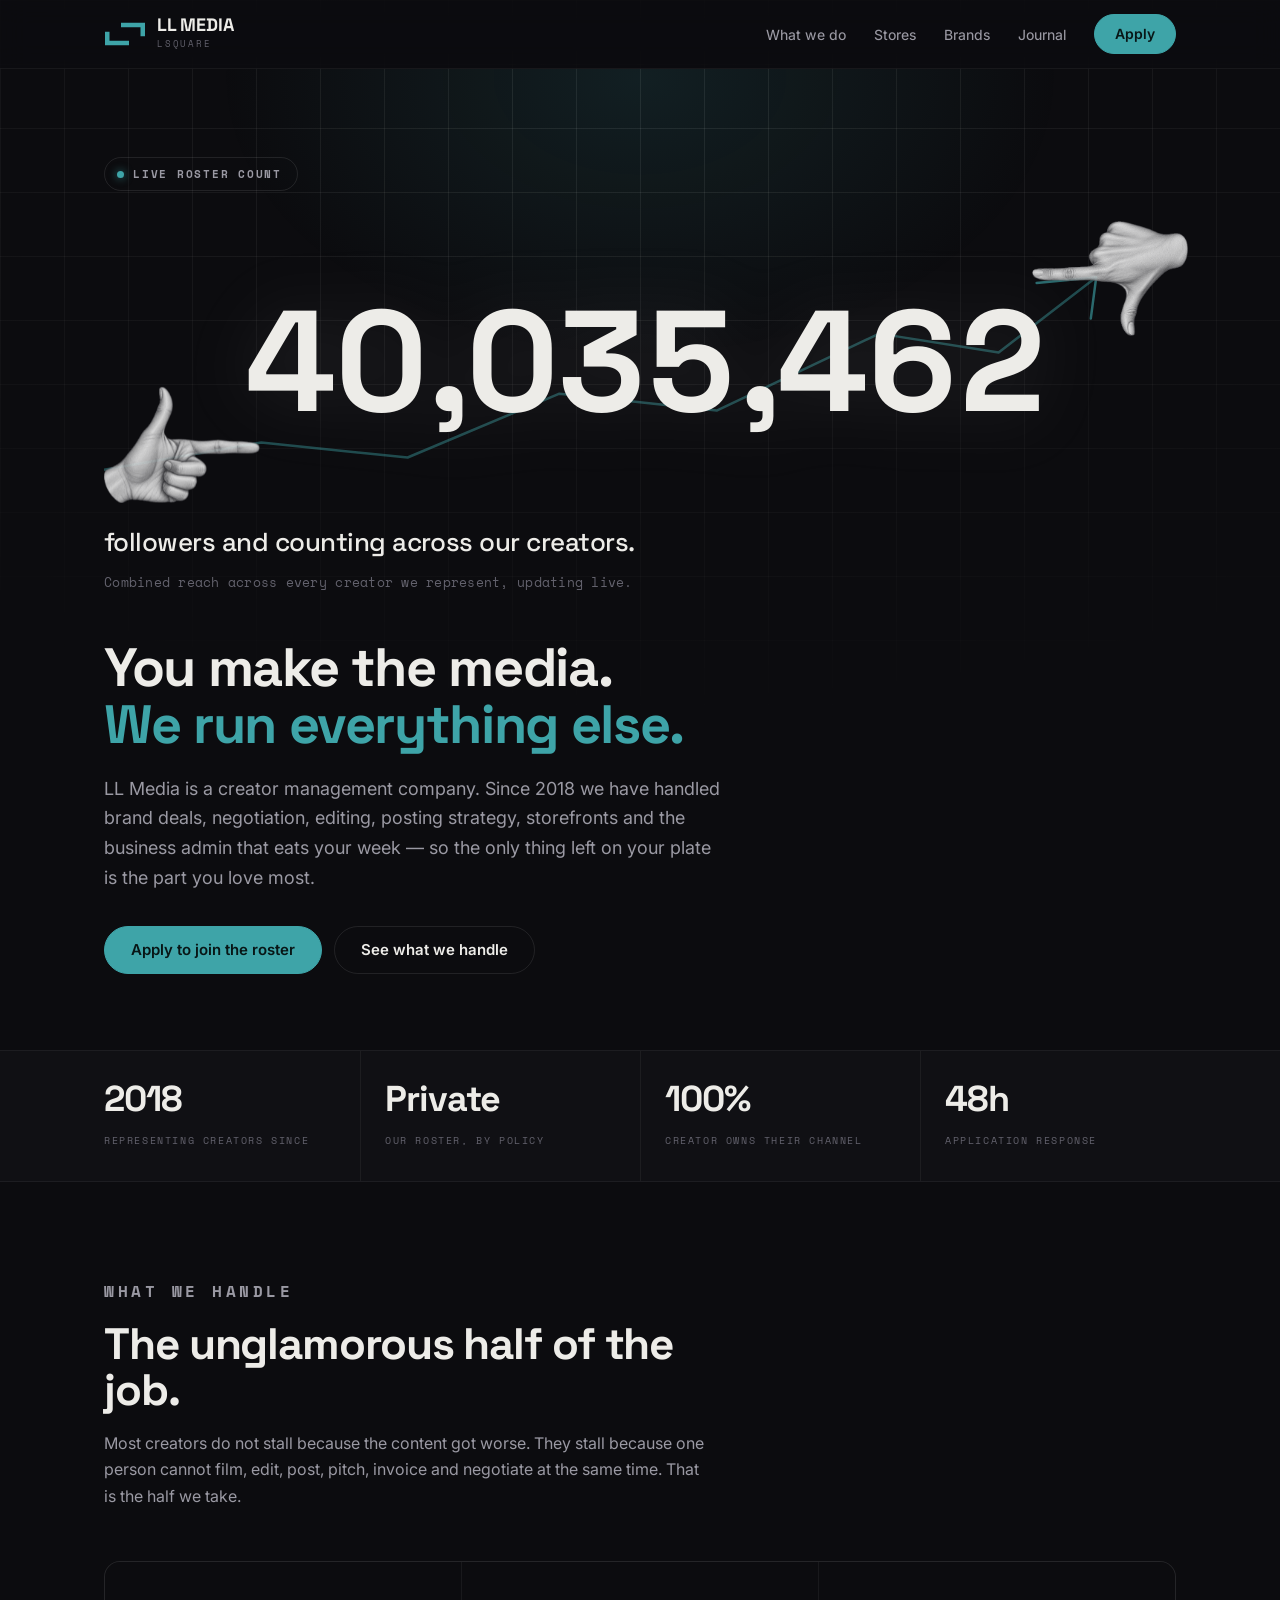
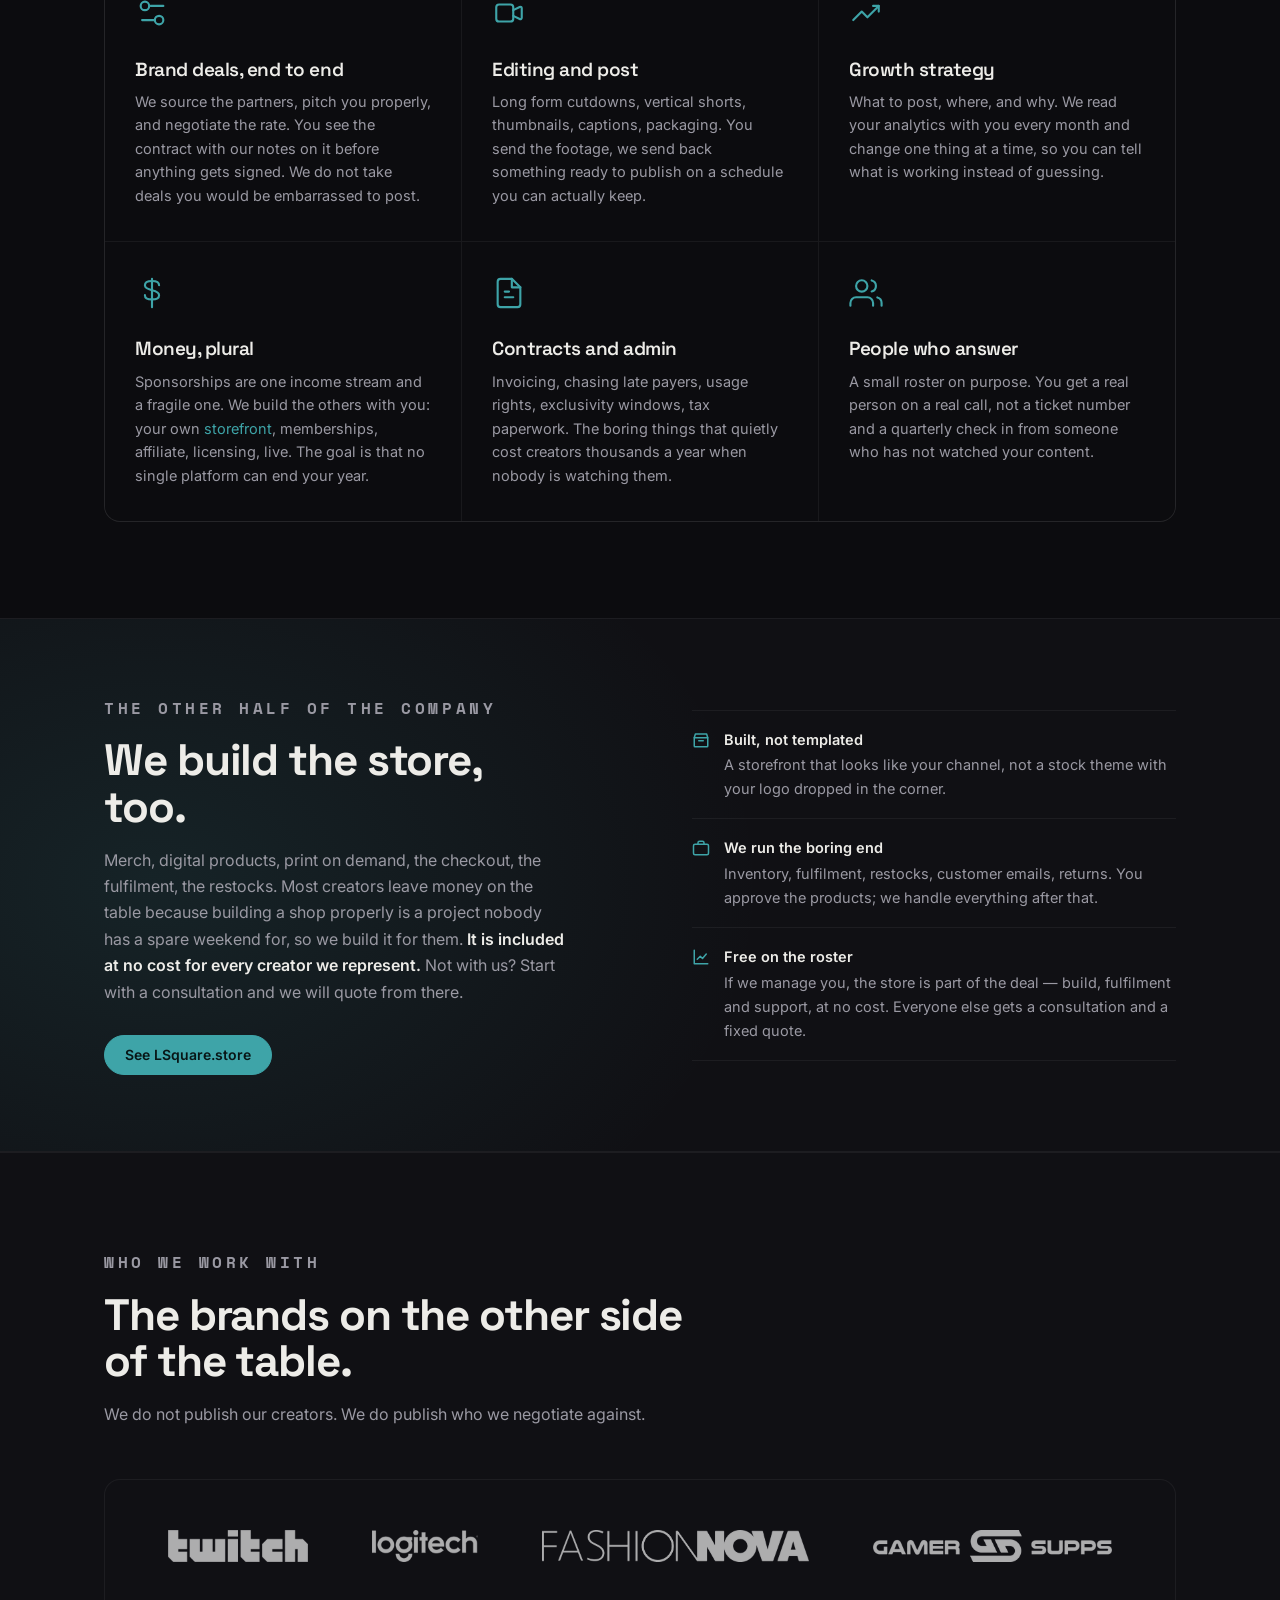
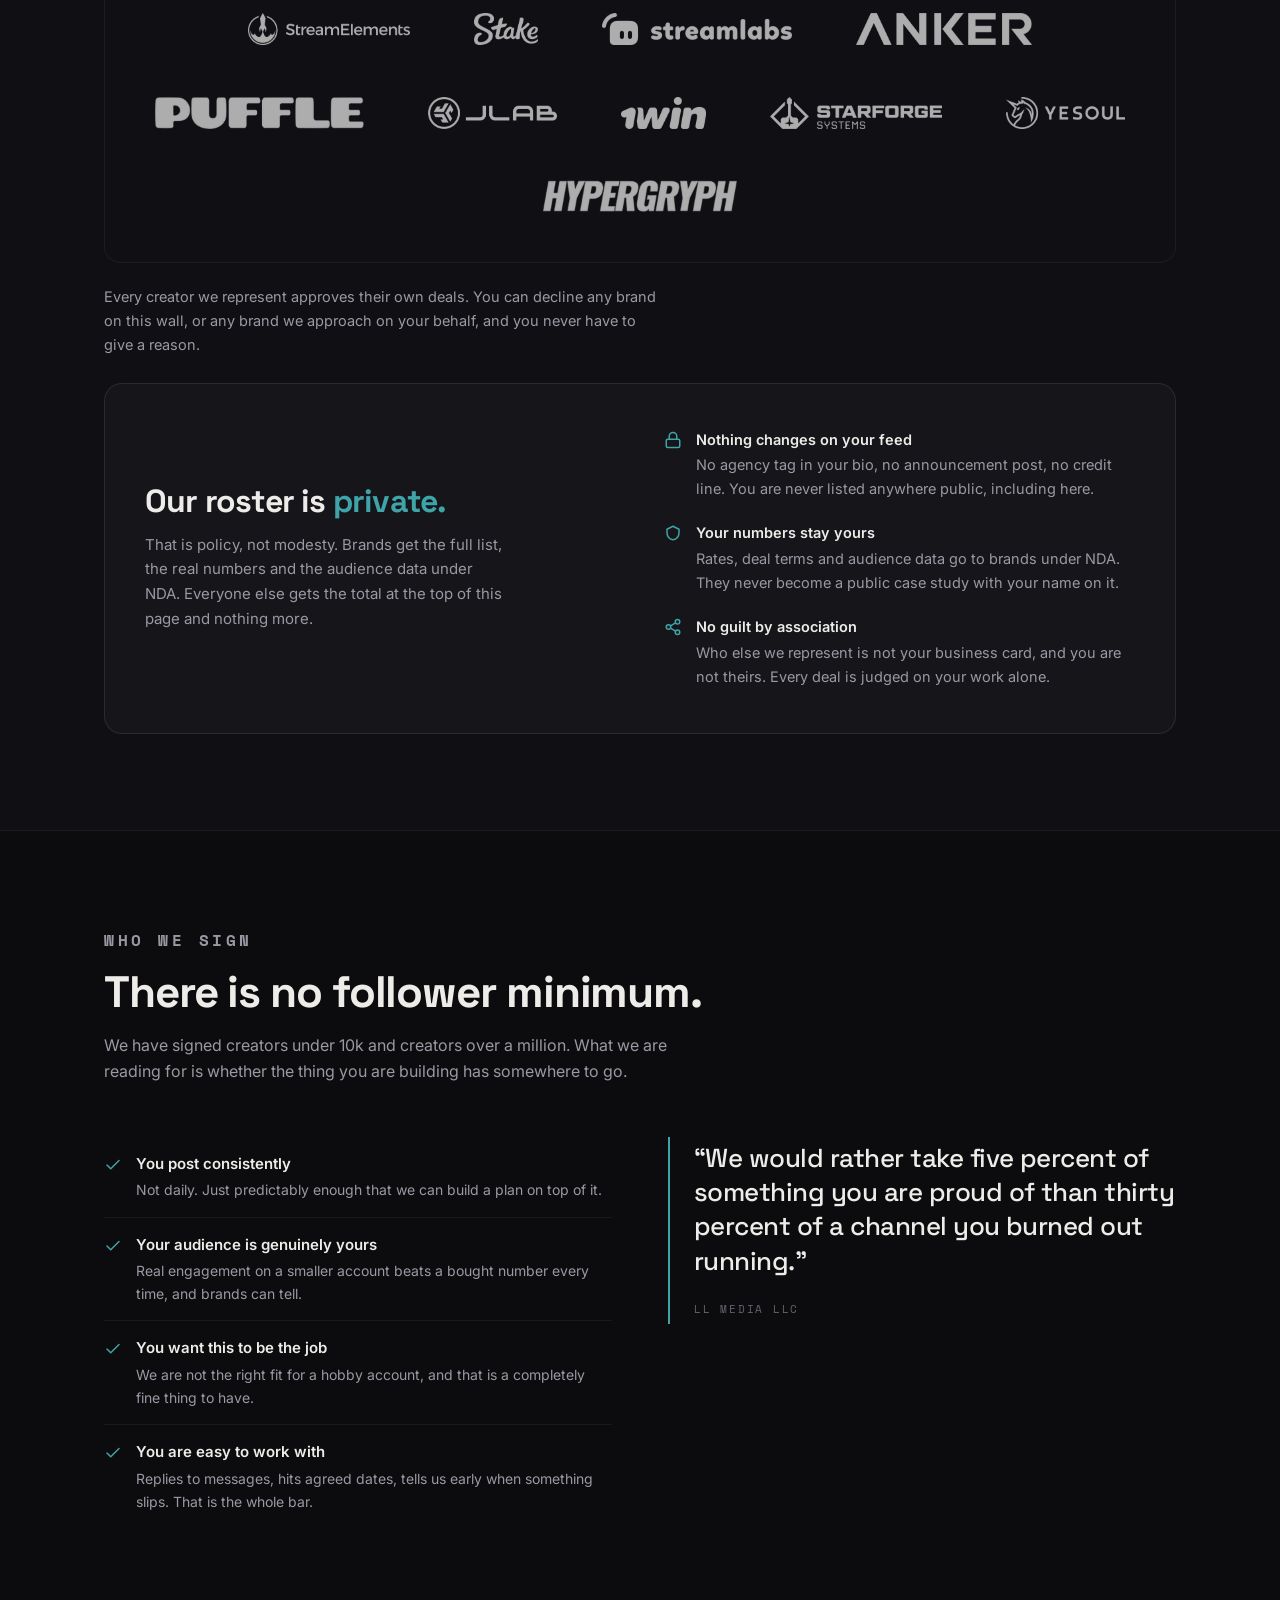
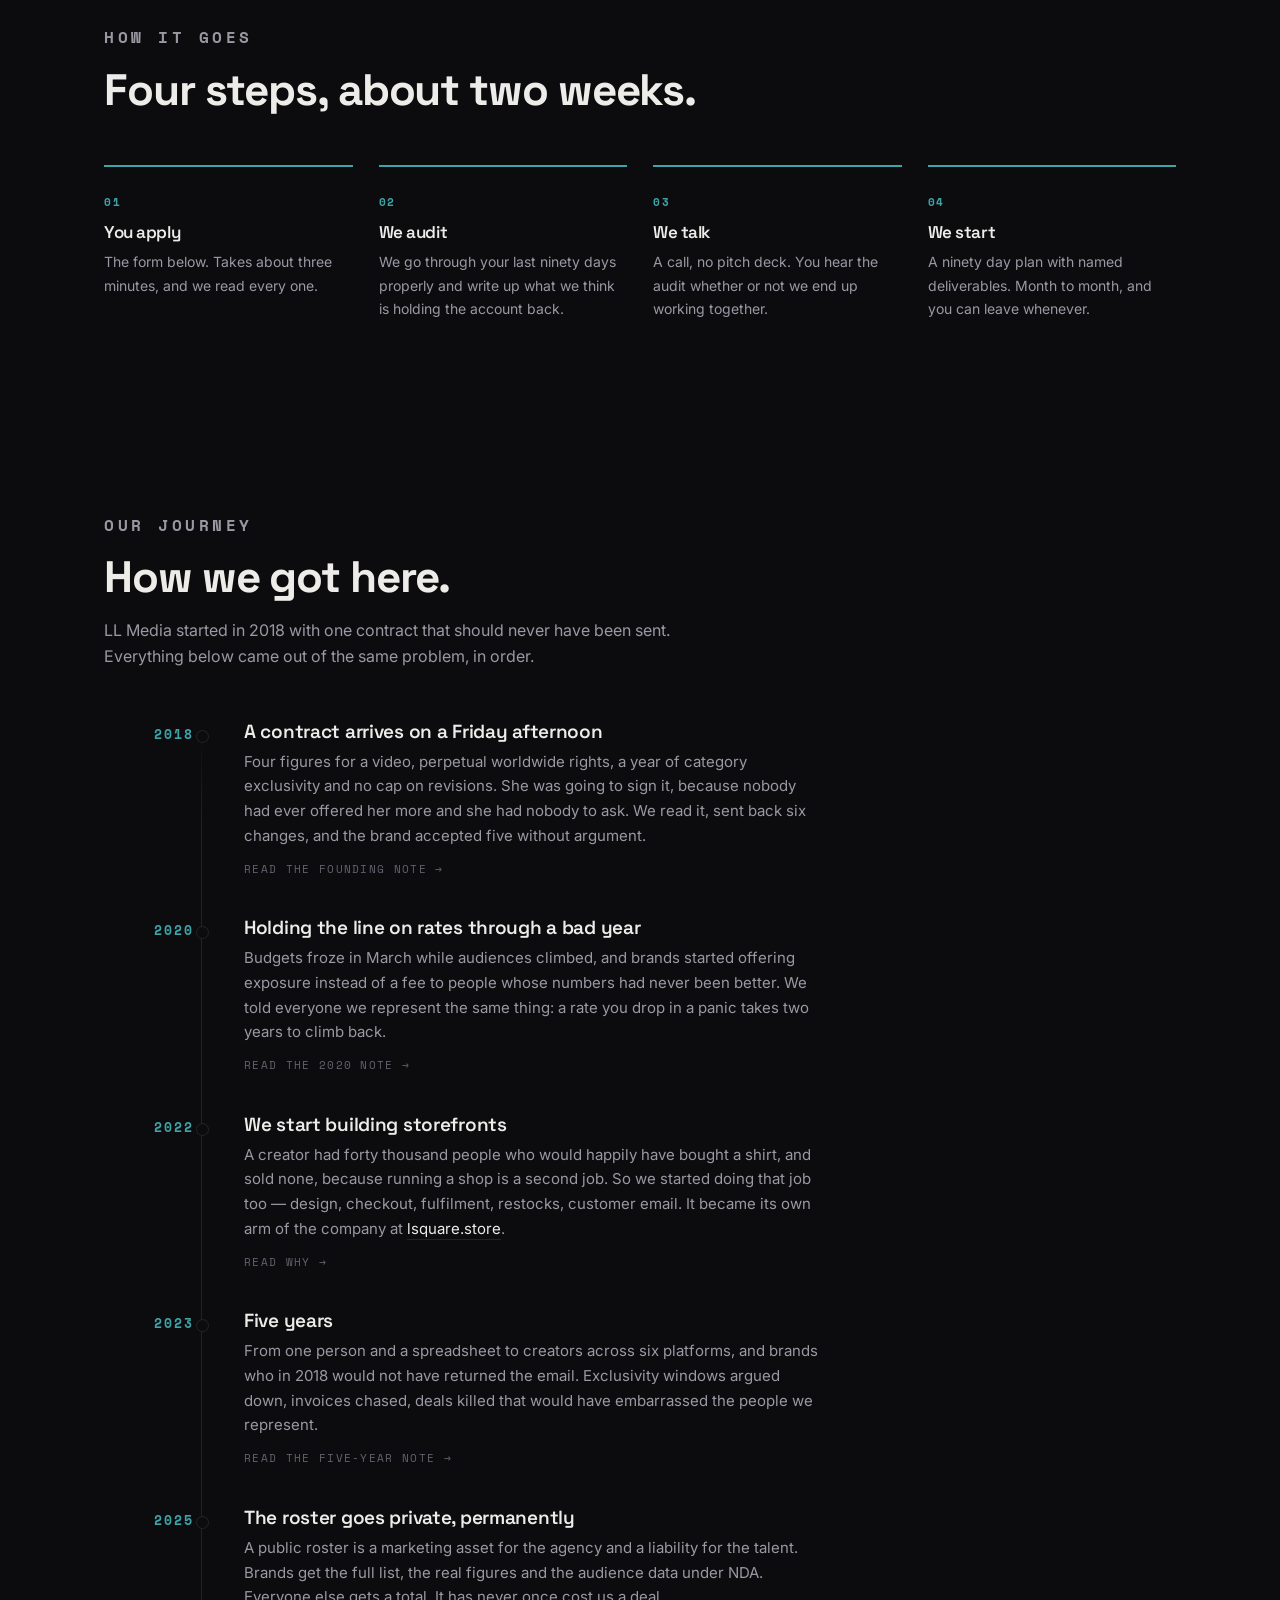
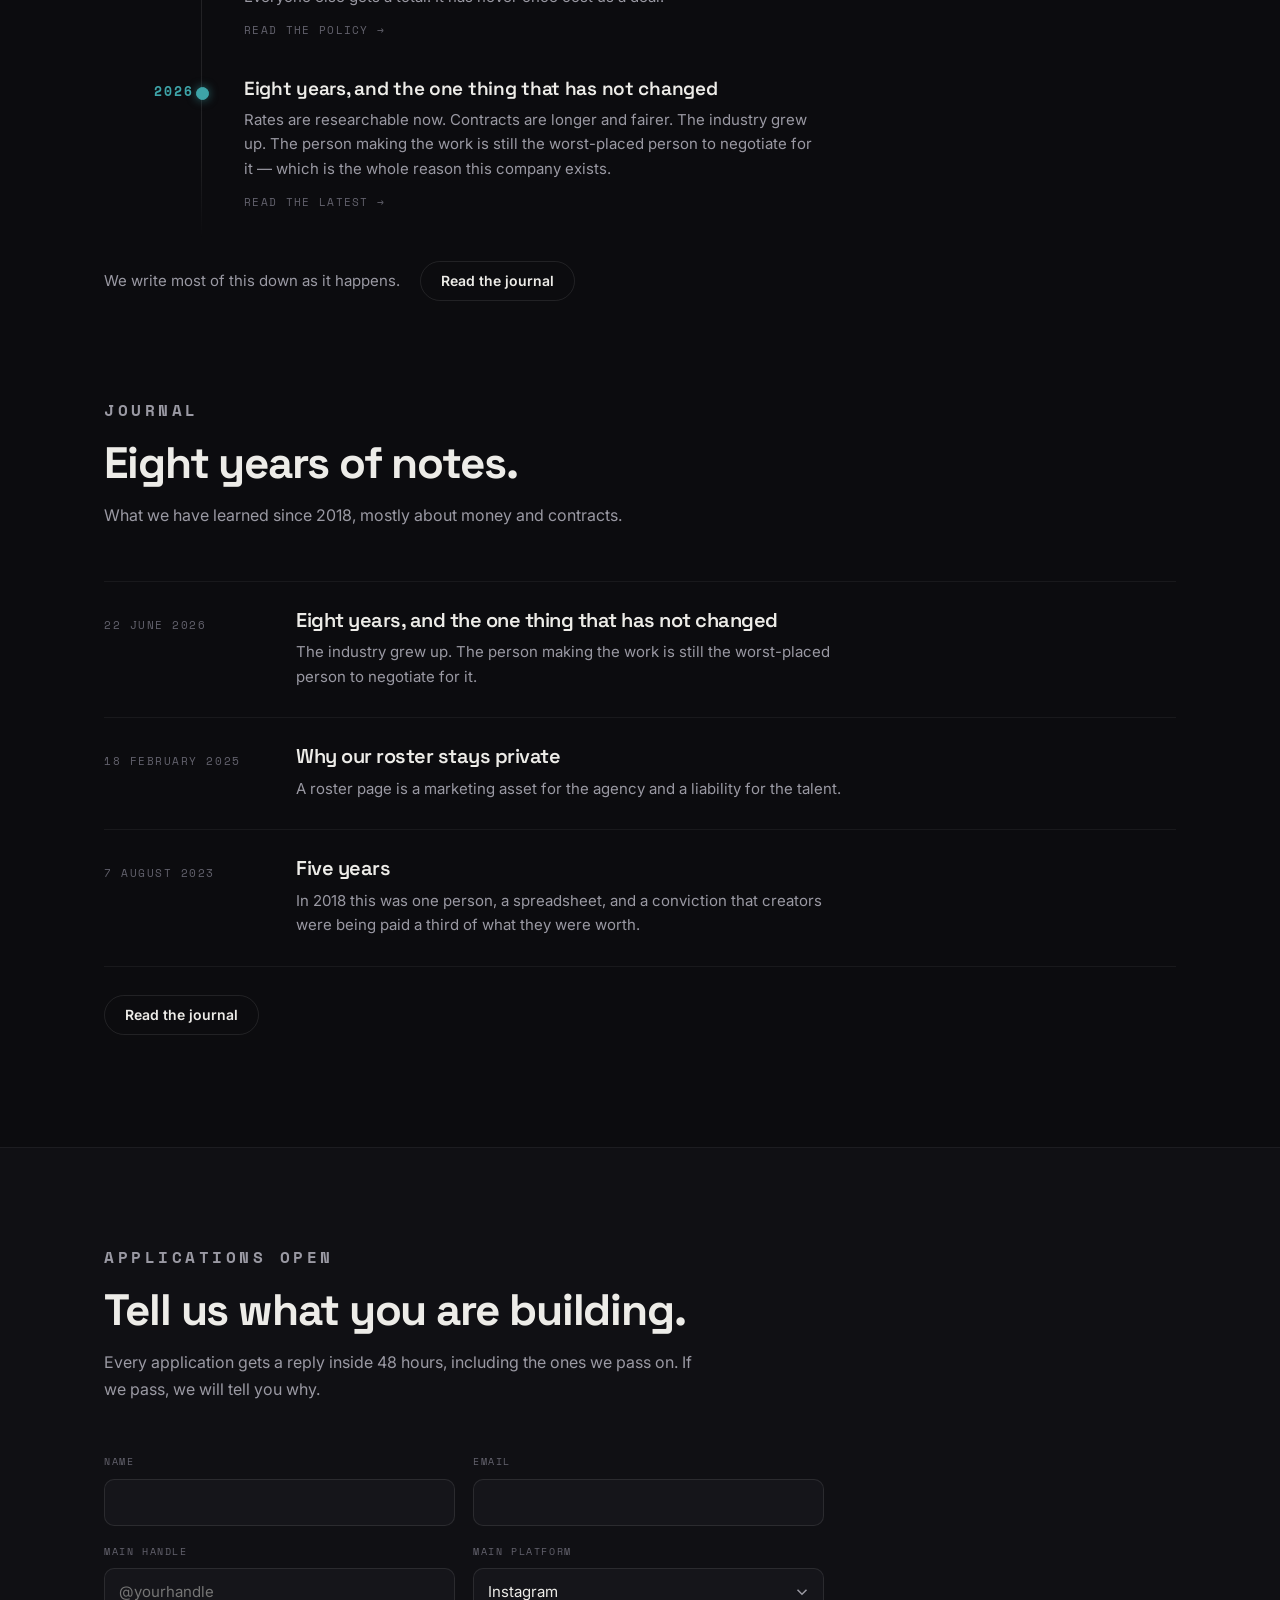
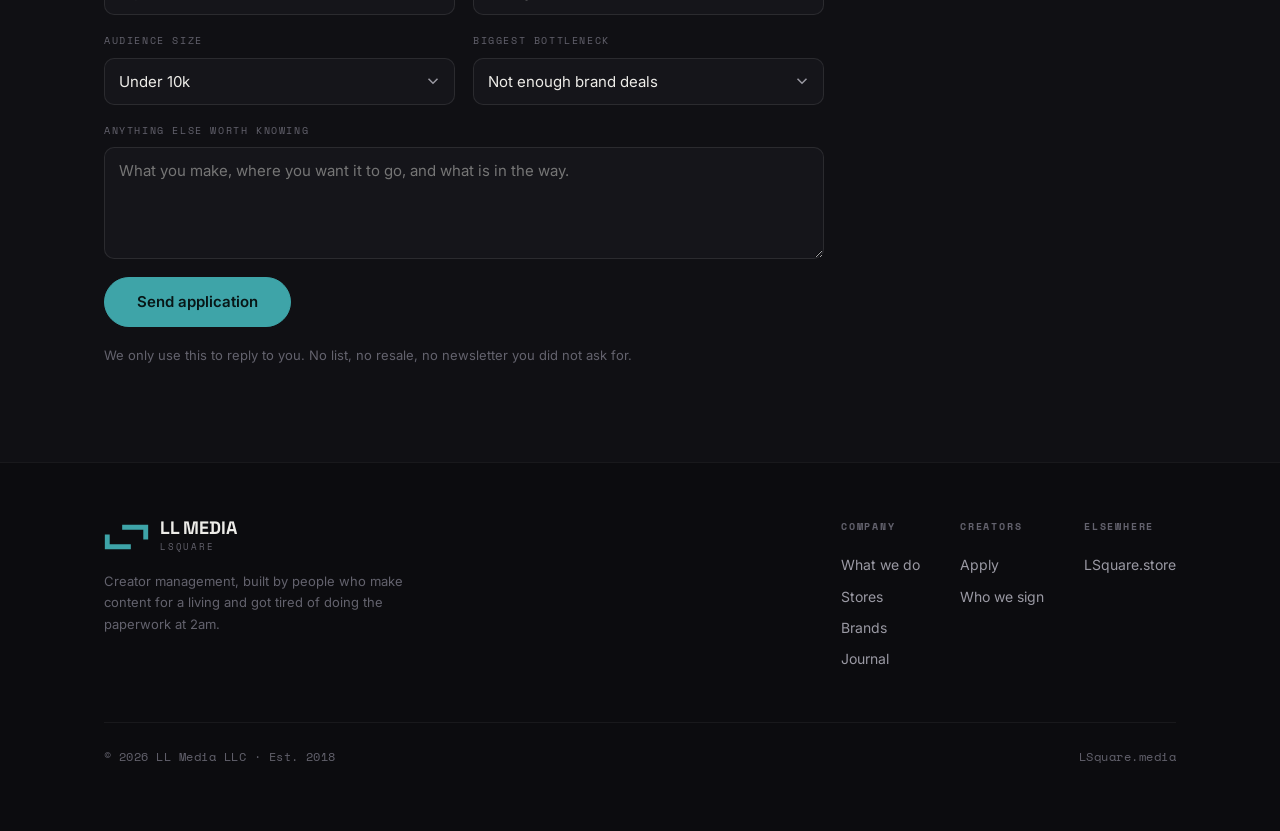
==== commit c8e3a4df: "Add Our Journey section; crawlable SEO layer The journal was only reachable from a nav link that is " ====
--- a/index.html
+++ b/index.html
@@ -11,6 +11,40 @@
 <meta property="og:description" content="38 million followers and counting across our roster. We manage the business so you can make the work. Applications open.">
 <meta property="og:url" content="https://lsquare.media/">
 <meta name="twitter:card" content="summary_large_image">
+<link rel="canonical" href="https://lsquare.media/">
+<meta property="og:site_name" content="LL Media">
+<meta property="og:image" content="https://lsquare.media/assets/og.png">
+<meta property="og:image:width" content="1200">
+<meta property="og:image:height" content="630">
+<meta property="og:image:alt" content="LL Media - creator management since 2018">
+<meta name="twitter:image" content="https://lsquare.media/assets/og.png">
+<script type="application/ld+json">
+[{
+  "@context": "https://schema.org",
+  "@type": "Organization",
+  "@id": "https://lsquare.media/#org",
+  "name": "LL Media",
+  "legalName": "LL Media LLC",
+  "alternateName": "LSquare Media",
+  "url": "https://lsquare.media/",
+  "logo": "https://lsquare.media/assets/og.png",
+  "image": "https://lsquare.media/assets/og.png",
+  "foundingDate": "2018",
+  "description": "LL Media is a creator management company. We represent social media creators, negotiate their brand deals, and build and run their storefronts. Founded 2018.",
+  "sameAs": ["https://lsquare.store/"],
+  "knowsAbout": ["creator management","influencer management","brand partnerships","talent representation","creator merchandise","ecommerce storefronts"],
+  "areaServed": "Worldwide"
+},
+{
+  "@context": "https://schema.org",
+  "@type": "WebSite",
+  "@id": "https://lsquare.media/#website",
+  "url": "https://lsquare.media/",
+  "name": "LL Media",
+  "publisher": {"@id": "https://lsquare.media/#org"},
+  "inLanguage": "en"
+}]
+</script>
 <link rel="preconnect" href="https://fonts.googleapis.com">
 <link rel="preconnect" href="https://fonts.gstatic.com" crossorigin>
 <link rel="stylesheet" href="https://fonts.googleapis.com/css2?family=Space+Grotesk:wght@400;500;600;700&family=Space+Mono:wght@400;700&family=Inter:wght@400;450;500;600&display=swap">
@@ -276,6 +310,71 @@
   </div>
 </section>
 
+<!-- ============ OUR JOURNEY ============ -->
+<section id="journey">
+  <div class="wrap">
+    <div class="shead">
+      <p class="eyebrow">Our journey</p>
+      <h2>How we got here.</h2>
+      <p>LL Media started in 2018 with one contract that should never have been sent. Everything below came out of the same problem, in order.</p>
+    </div>
+
+    <ol class="tl">
+      <li>
+        <span class="tlyr">2018</span>
+        <div>
+          <h3>A contract arrives on a Friday afternoon</h3>
+          <p>Four figures for a video, perpetual worldwide rights, a year of category exclusivity and no cap on revisions. She was going to sign it, because nobody had ever offered her more and she had nobody to ask. We read it, sent back six changes, and the brand accepted five without argument.</p>
+          <a class="tlink" href="/journal/#why-we-started">Read the founding note &rarr;</a>
+        </div>
+      </li>
+      <li>
+        <span class="tlyr">2020</span>
+        <div>
+          <h3>Holding the line on rates through a bad year</h3>
+          <p>Budgets froze in March while audiences climbed, and brands started offering exposure instead of a fee to people whose numbers had never been better. We told everyone we represent the same thing: a rate you drop in a panic takes two years to climb back.</p>
+          <a class="tlink" href="/journal/#rates-2020">Read the 2020 note &rarr;</a>
+        </div>
+      </li>
+      <li>
+        <span class="tlyr">2022</span>
+        <div>
+          <h3>We start building storefronts</h3>
+          <p>A creator had forty thousand people who would happily have bought a shirt, and sold none, because running a shop is a second job. So we started doing that job too &mdash; design, checkout, fulfilment, restocks, customer email. It became its own arm of the company at <a href="https://lsquare.store">lsquare.store</a>.</p>
+          <a class="tlink" href="/journal/#storefronts">Read why &rarr;</a>
+        </div>
+      </li>
+      <li>
+        <span class="tlyr">2023</span>
+        <div>
+          <h3>Five years</h3>
+          <p>From one person and a spreadsheet to creators across six platforms, and brands who in 2018 would not have returned the email. Exclusivity windows argued down, invoices chased, deals killed that would have embarrassed the people we represent.</p>
+          <a class="tlink" href="/journal/#five-years">Read the five-year note &rarr;</a>
+        </div>
+      </li>
+      <li>
+        <span class="tlyr">2025</span>
+        <div>
+          <h3>The roster goes private, permanently</h3>
+          <p>A public roster is a marketing asset for the agency and a liability for the talent. Brands get the full list, the real figures and the audience data under NDA. Everyone else gets a total. It has never once cost us a deal.</p>
+          <a class="tlink" href="/journal/#private-roster">Read the policy &rarr;</a>
+        </div>
+      </li>
+      <li>
+        <span class="tlyr">2026</span>
+        <div>
+          <h3>Eight years, and the one thing that has not changed</h3>
+          <p>Rates are researchable now. Contracts are longer and fairer. The industry grew up. The person making the work is still the worst-placed person to negotiate for it &mdash; which is the whole reason this company exists.</p>
+          <a class="tlink" href="/journal/#eight-years">Read the latest &rarr;</a>
+        </div>
+      </li>
+    </ol>
+
+    <p class="tlend">We write most of this down as it happens.
+      <a class="btn ghost" href="/journal/">Read the journal</a></p>
+  </div>
+</section>
+
 <!-- ============ JOURNAL ============ -->
 <section id="journal" style="padding-top:0">
   <div class="wrap">
@@ -285,17 +384,17 @@
       <p>What we have learned since 2018, mostly about money and contracts.</p>
     </div>
     <div class="jlist">
-      <a class="jitem" href="journal.html#eight-years">
+      <a class="jitem" href="/journal/#eight-years">
         <span class="jdate">22 June 2026</span>
         <div><h3>Eight years, and the one thing that has not changed</h3>
         <p>The industry grew up. The person making the work is still the worst-placed person to negotiate for it.</p></div>
       </a>
-      <a class="jitem" href="journal.html#private-roster">
+      <a class="jitem" href="/journal/#private-roster">
         <span class="jdate">18 February 2025</span>
         <div><h3>Why our roster stays private</h3>
         <p>A roster page is a marketing asset for the agency and a liability for the talent.</p></div>
       </a>
-      <a class="jitem" href="journal.html#five-years">
+      <a class="jitem" href="/journal/#five-years">
         <span class="jdate">7 August 2023</span>
         <div><h3>Five years</h3>
         <p>In 2018 this was one person, a spreadsheet, and a conviction that creators were being paid a third of what they were worth.</p></div>
--- a/assets/site.css
+++ b/assets/site.css
@@ -298,6 +298,39 @@
   @media (prefers-reduced-motion:reduce){
     *{animation:none!important;transition:none!important;scroll-behavior:auto!important}}
 
+
+  /* ---------- our journey ----------
+     A dated spine, not a decorative one: the rule and the node exist to make
+     the order readable, and every entry hands off to the full post. */
+  .tl{list-style:none;margin:0;padding:0;position:relative}
+  .tl::before{content:"";position:absolute;left:7px;top:12px;bottom:12px;width:1px;
+    background:linear-gradient(180deg,transparent,var(--line) 8%,var(--line) 92%,transparent)}
+  @media (min-width:781px){ .tl::before{left:97px} }
+  .tl li{position:relative;display:grid;grid-template-columns:1fr;gap:8px;
+    padding:0 0 34px 34px}
+  @media (min-width:781px){
+    .tl li{grid-template-columns:90px 1fr;gap:44px;padding:0 0 38px 0}
+    .tl li>div{padding-left:6px} }
+  .tl li::before{content:"";position:absolute;left:2px;top:8px;width:11px;height:11px;
+    border-radius:50%;background:var(--bg);border:1px solid var(--line)}
+  @media (min-width:781px){ .tl li::before{left:92px} }
+  /* the most recent entry is the live one */
+  .tl li:last-child::before{background:var(--accent);border-color:var(--accent);
+    box-shadow:0 0 10px rgba(var(--accent-rgb),.6)}
+  .tlyr{font-family:Space Mono,monospace;font-size:12px;font-weight:700;
+    letter-spacing:.16em;color:var(--accent);line-height:1.9;
+    font-variant-numeric:tabular-nums}
+  @media (min-width:781px){ .tlyr{text-align:right;font-size:13px} }
+  .tl h3{font-size:19px;font-weight:600;margin:0 0 8px;letter-spacing:-.015em}
+  .tl p{color:var(--dim);font-size:15px;margin:0;max-width:64ch}
+  .tl p a{color:var(--ink);border-bottom:1px solid var(--line);padding-bottom:1px}
+  .tl p a:hover{border-color:var(--accent);color:var(--accent)}
+  .tlink{display:inline-block;margin-top:11px;font-family:Space Mono,monospace;
+    font-size:11px;letter-spacing:.12em;text-transform:uppercase;color:var(--faint)}
+  .tlink:hover{color:var(--accent)}
+  .tlend{display:flex;align-items:center;gap:20px;flex-wrap:wrap;
+    margin:10px 0 0;color:var(--dim);font-size:15px}
+
   /* ---------- journal ---------- */
   .jlist{display:flex;flex-direction:column}
   .jitem{display:grid;grid-template-columns:160px 1fr;gap:32px;padding:28px 0;
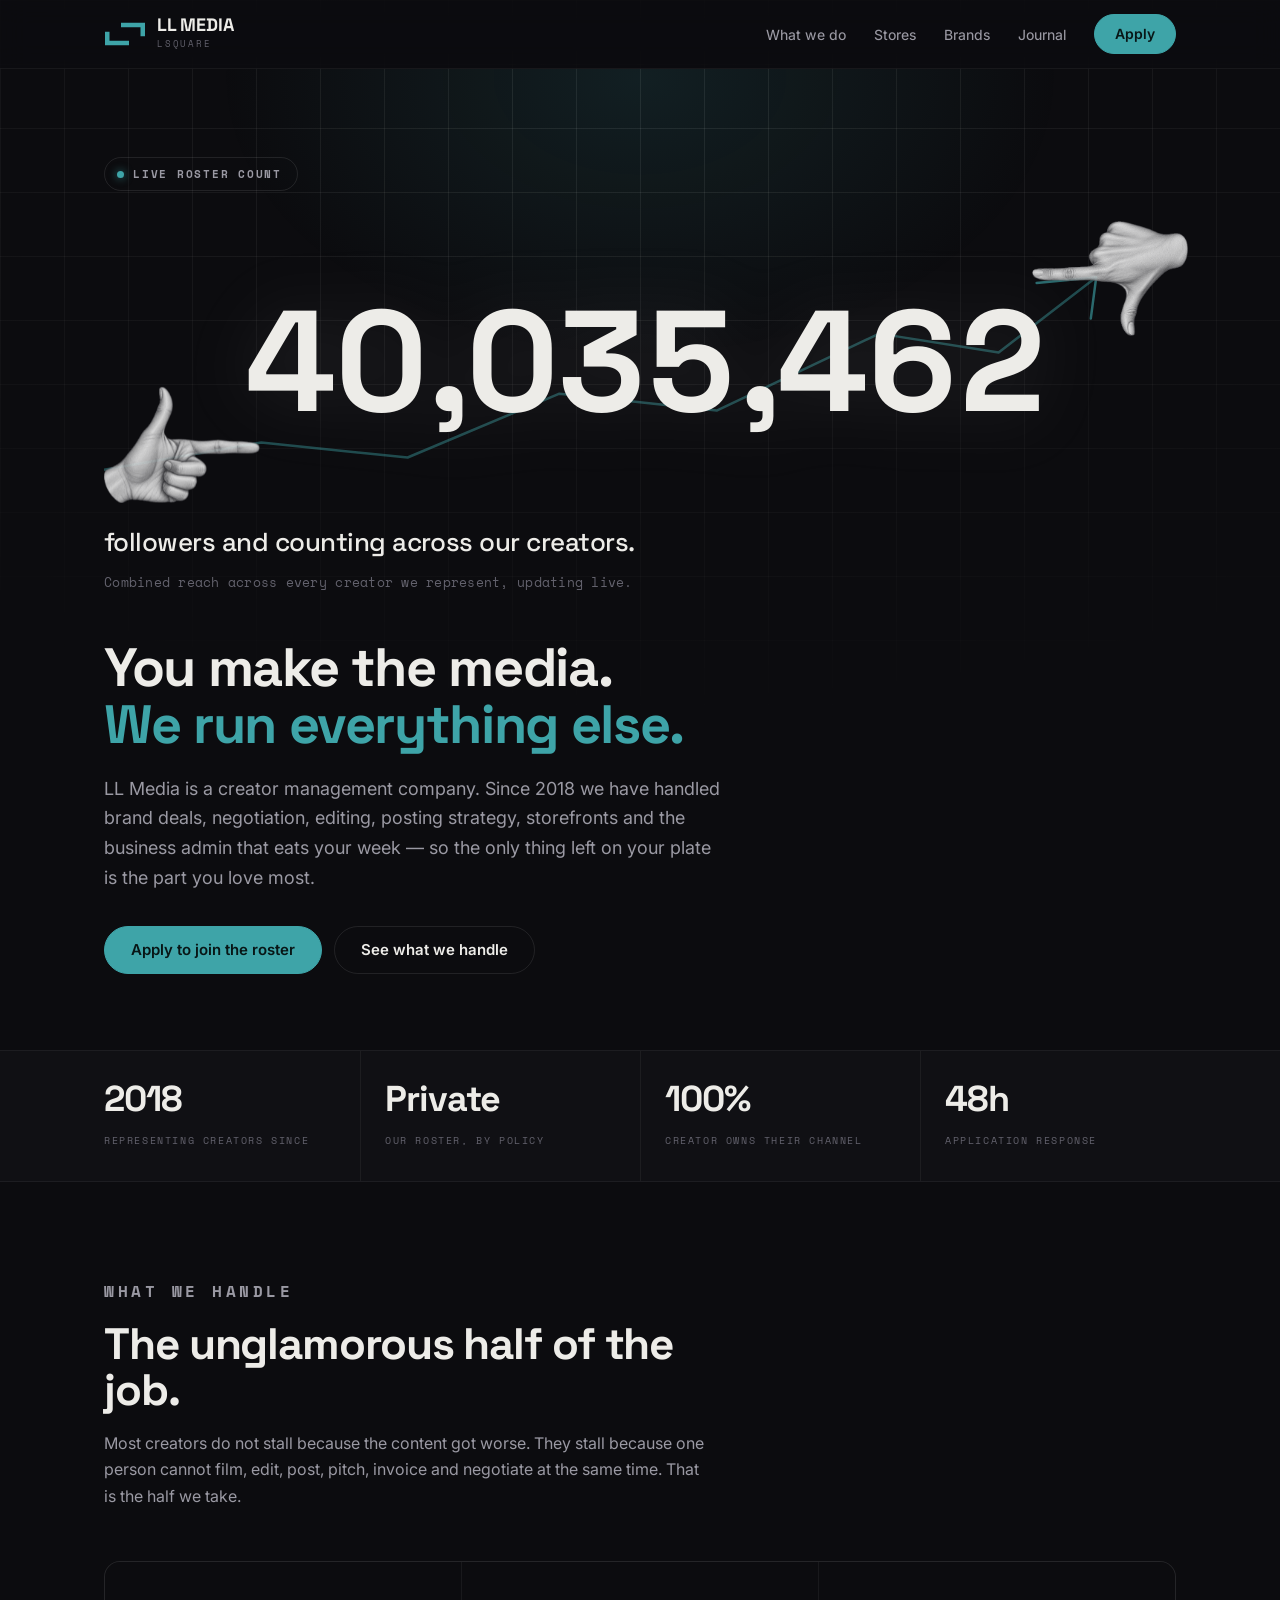
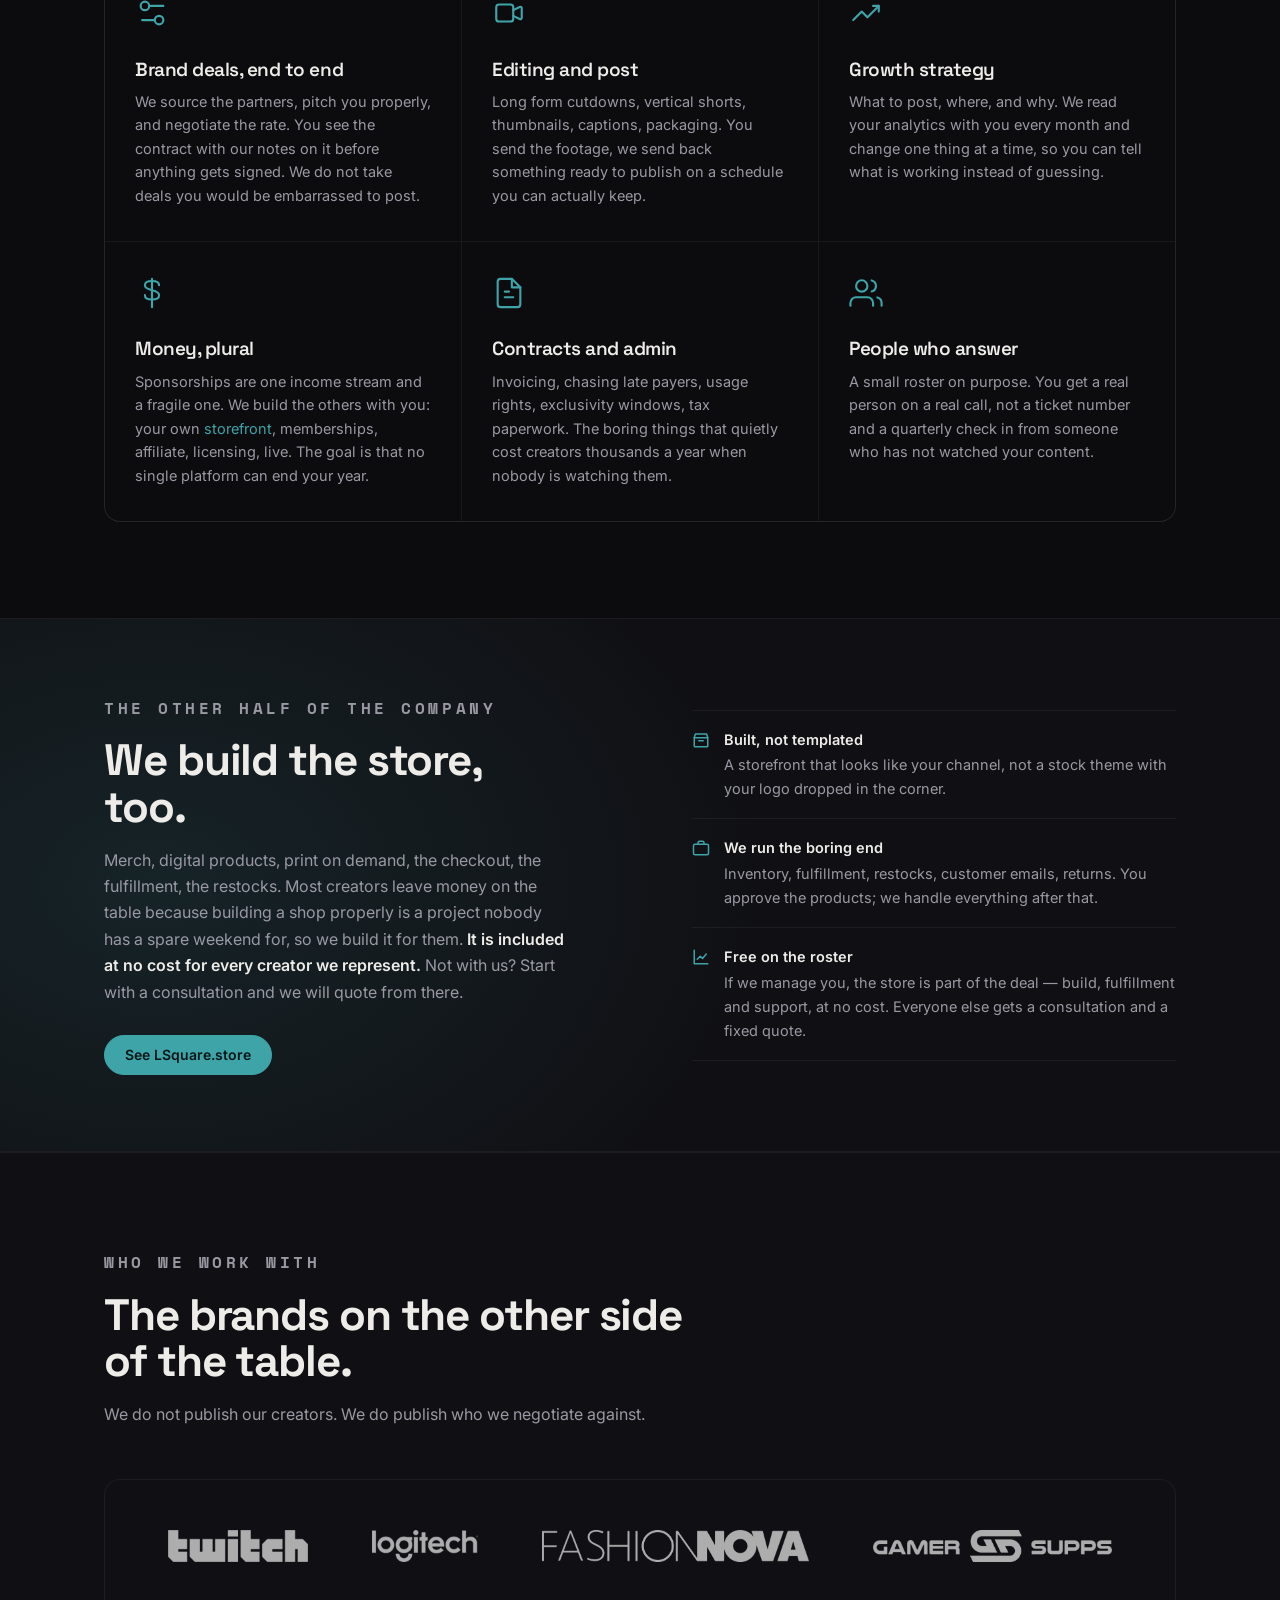
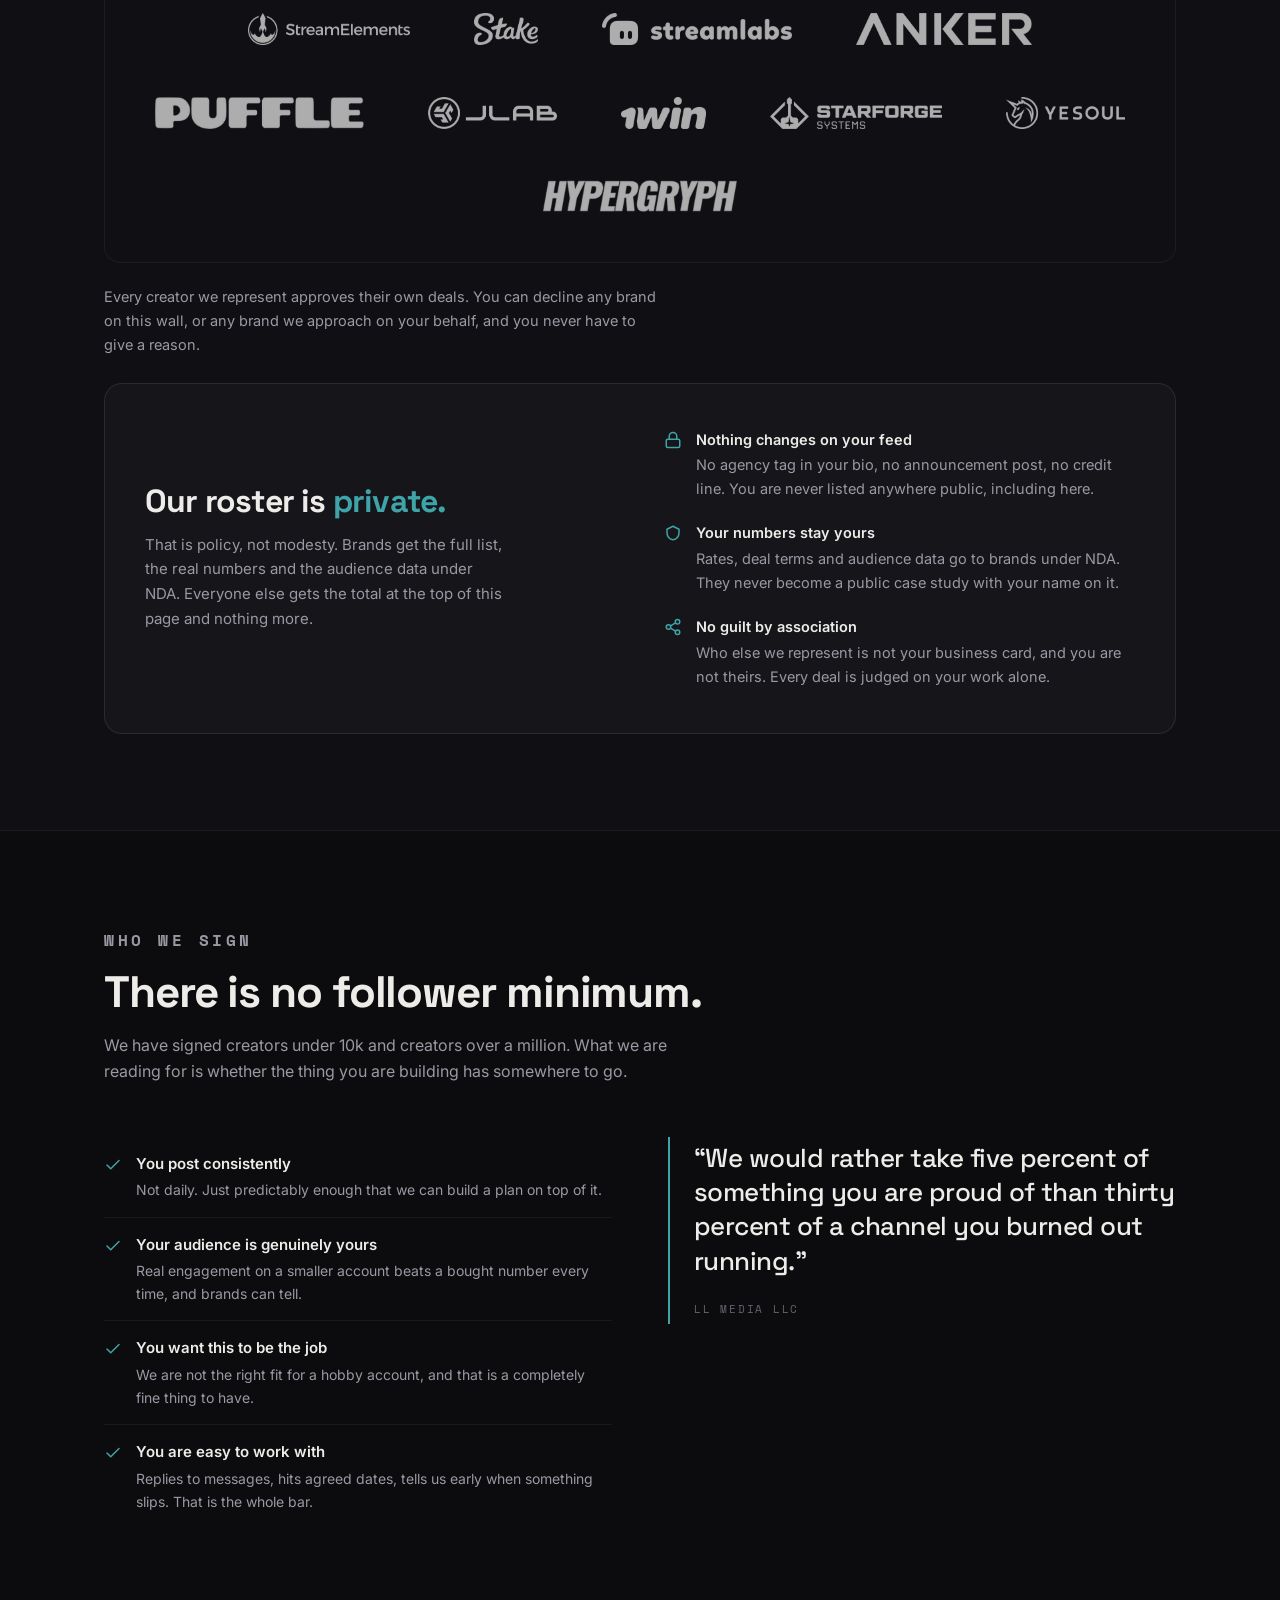
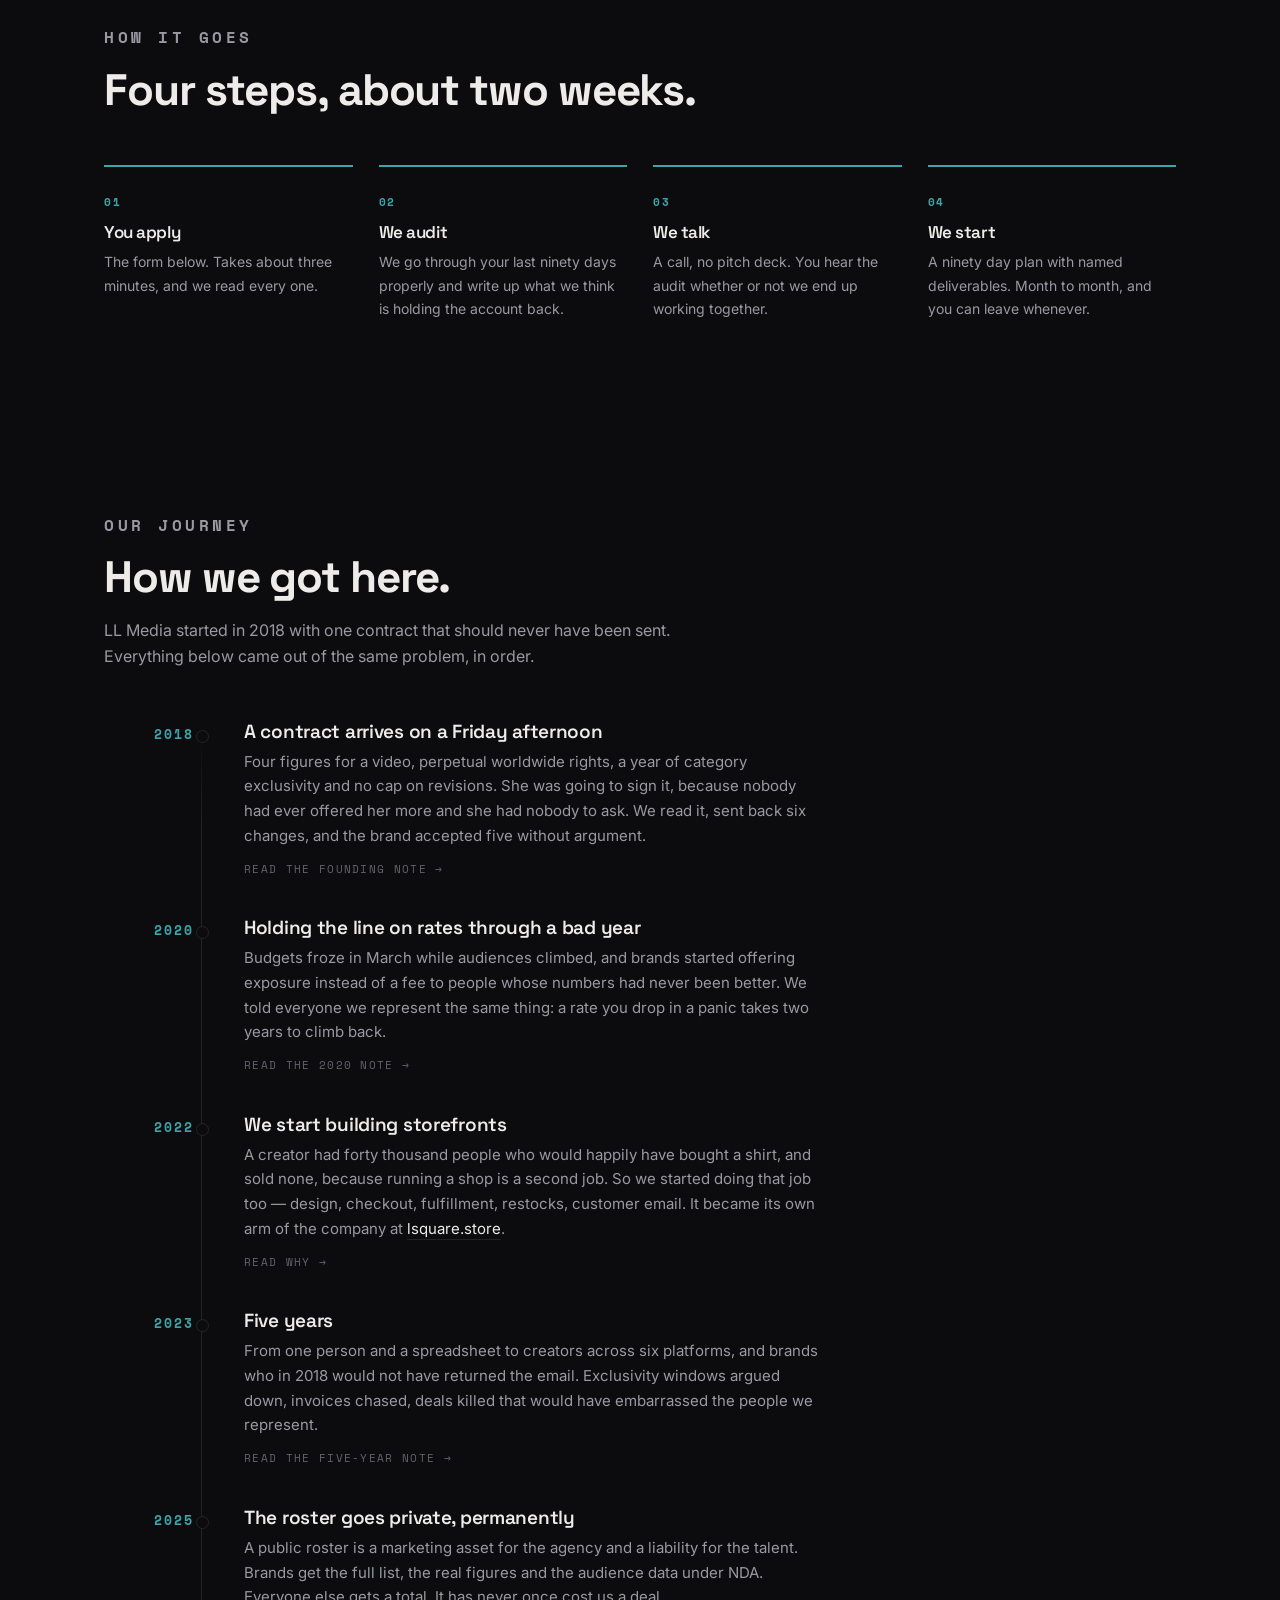
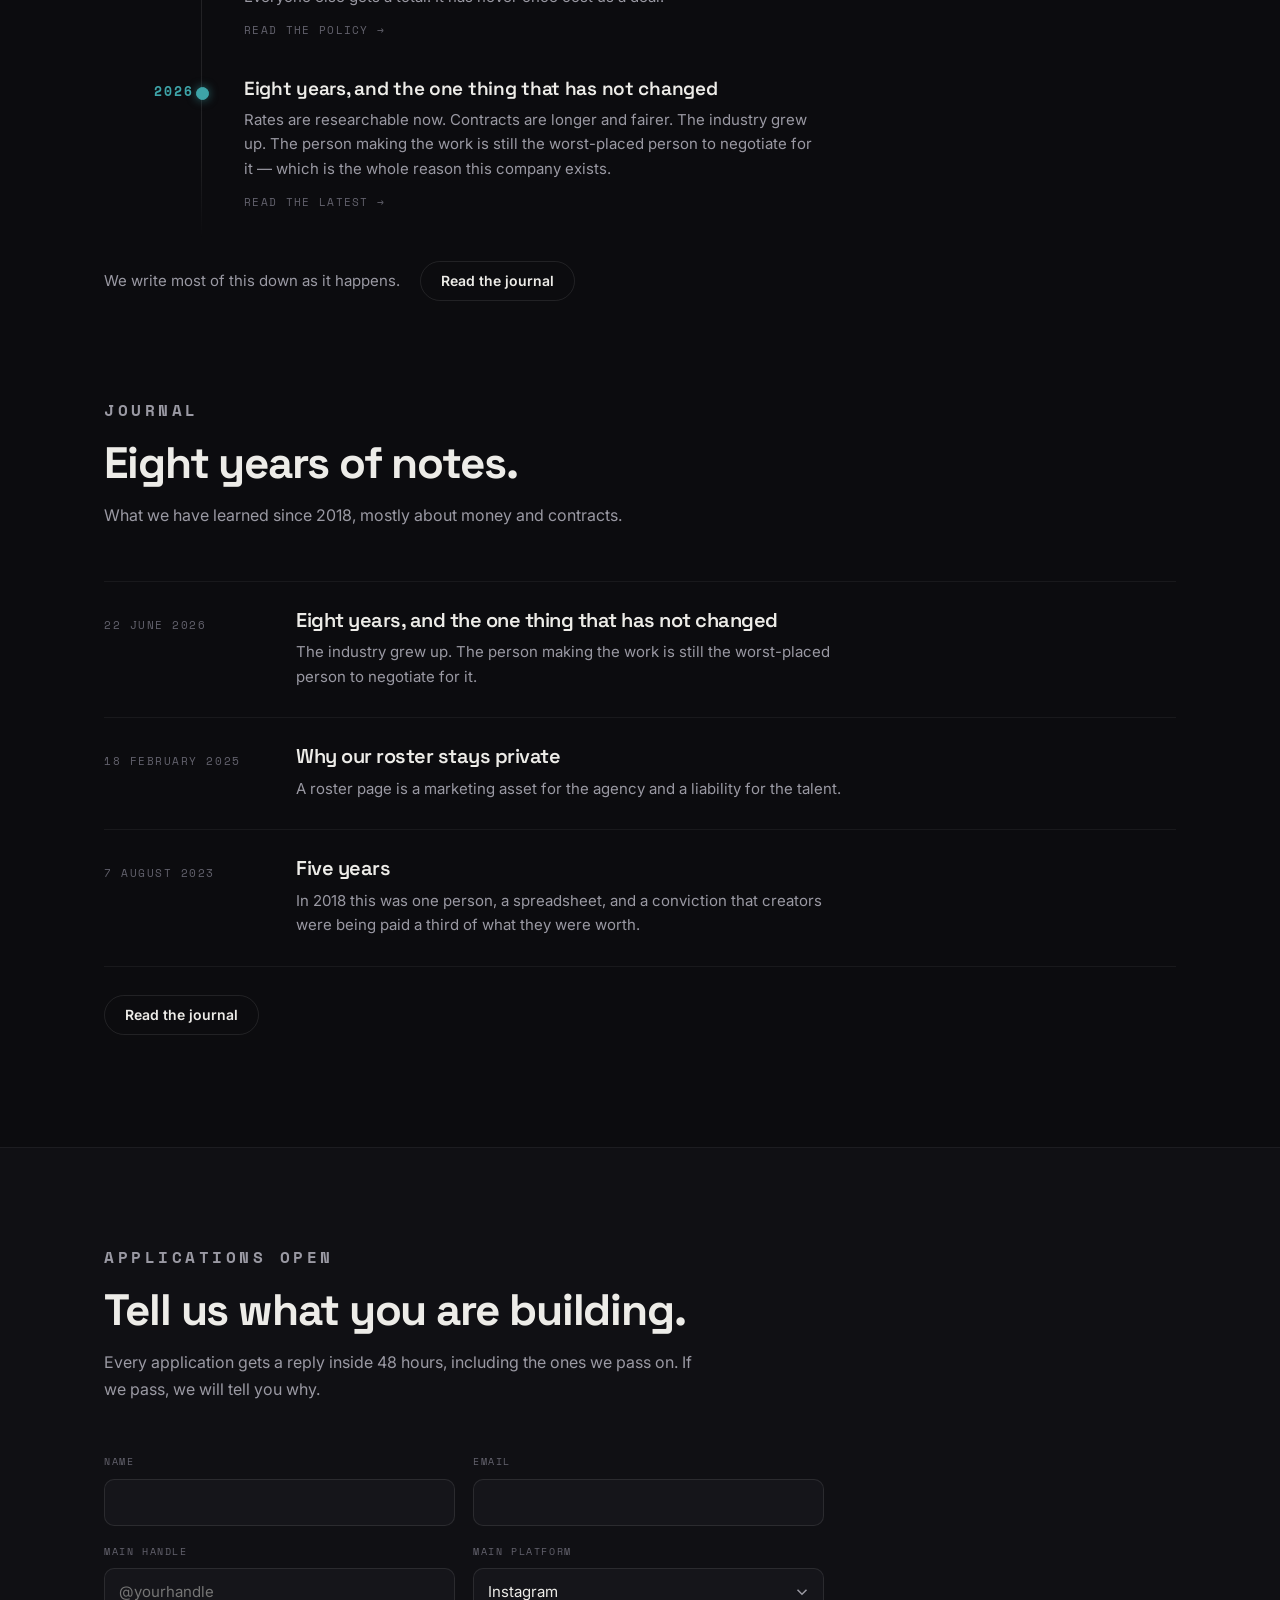
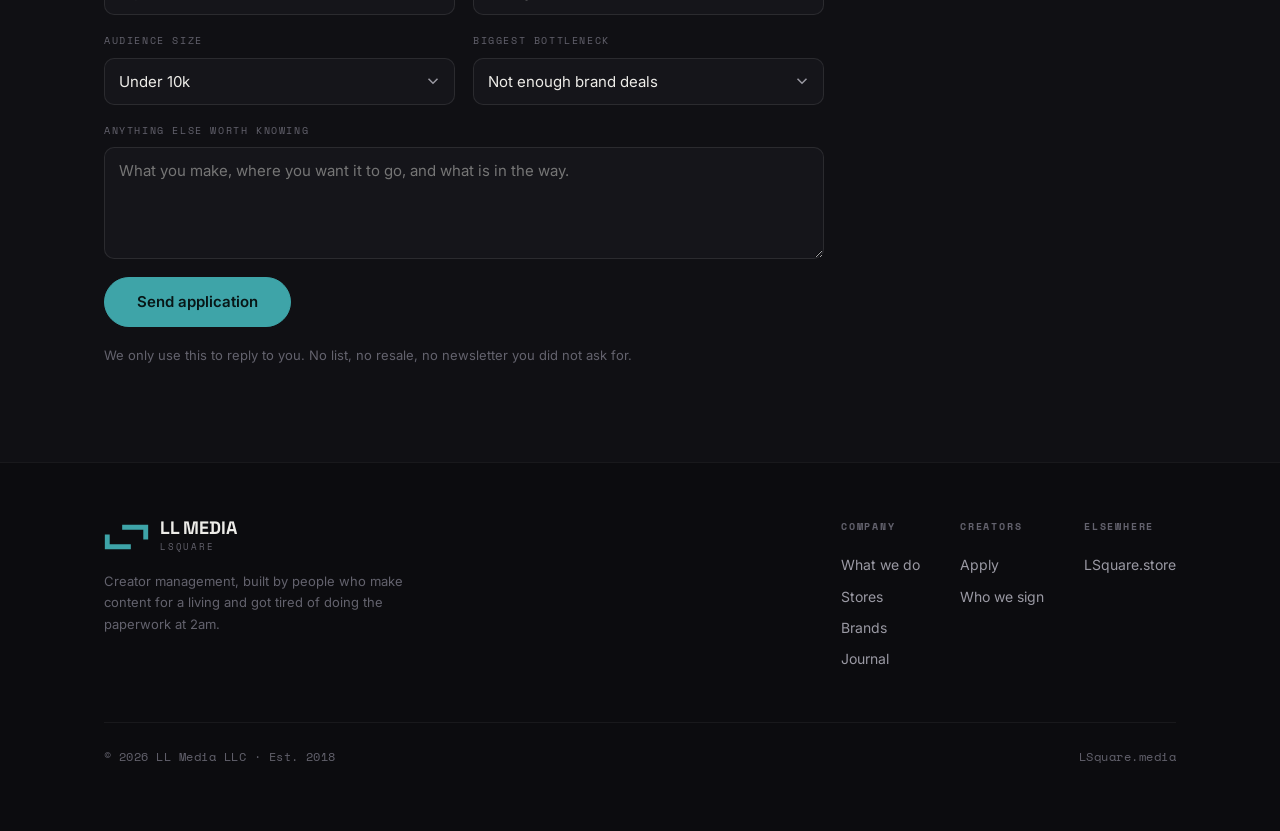
==== commit 5ae56a5d: "American spelling throughout - LL Media is North American The copy had drifted into British spelling" ====
--- a/index.html
+++ b/index.html
@@ -179,7 +179,7 @@
     <div>
       <p class="eyebrow">The other half of the company</p>
       <h2>We build the store, too.</h2>
-      <p>Merch, digital products, print on demand, the checkout, the fulfilment, the restocks. Most creators leave money on the table because building a shop properly is a project nobody has a spare weekend for, so we build it for them. <strong style="color:var(--ink);font-weight:600">It is included at no cost for every creator we represent.</strong> Not with us? Start with a consultation and we will quote from there.</p>
+      <p>Merch, digital products, print on demand, the checkout, the fulfillment, the restocks. Most creators leave money on the table because building a shop properly is a project nobody has a spare weekend for, so we build it for them. <strong style="color:var(--ink);font-weight:600">It is included at no cost for every creator we represent.</strong> Not with us? Start with a consultation and we will quote from there.</p>
       <a class="btn" href="https://lsquare.store">See LSquare.store</a>
     </div>
     <ul class="storelist">
@@ -189,11 +189,11 @@
       </li>
       <li>
         <svg viewBox="0 0 24 24" fill="none" stroke="currentColor" stroke-width="2" stroke-linecap="round" stroke-linejoin="round"><rect x="2" y="7" width="20" height="14" rx="2"/><path d="M16 7V5a2 2 0 00-2-2h-4a2 2 0 00-2 2v2"/></svg>
-        <span><b>We run the boring end</b><i>Inventory, fulfilment, restocks, customer emails, returns. You approve the products; we handle everything after that.</i></span>
+        <span><b>We run the boring end</b><i>Inventory, fulfillment, restocks, customer emails, returns. You approve the products; we handle everything after that.</i></span>
       </li>
       <li>
         <svg viewBox="0 0 24 24" fill="none" stroke="currentColor" stroke-width="2" stroke-linecap="round" stroke-linejoin="round"><path d="M3 3v18h18"/><path d="M7 15l4-4 3 3 5-6"/></svg>
-        <span><b>Free on the roster</b><i>If we manage you, the store is part of the deal &mdash; build, fulfilment and support, at no cost. Everyone else gets a consultation and a fixed quote.</i></span>
+        <span><b>Free on the roster</b><i>If we manage you, the store is part of the deal &mdash; build, fulfillment and support, at no cost. Everyone else gets a consultation and a fixed quote.</i></span>
       </li>
     </ul>
   </div>
@@ -209,11 +209,11 @@
       <p>We do not publish our creators. We do publish who we negotiate against.</p>
     </div>
 
-    <!-- Logo wall. Each mark is the brand's own logo, normalised to a white
+    <!-- Logo wall. Each mark is the brand's own logo, normalized to a white
          silhouette on a common 96px canvas. Where a brand's mark is a GLYPH
          Every mark here is the brand's OWN official lockup including its own
          wordmark - no typeset names, so nothing is set in the wrong typeface.
-         Centred flex-wrap, not a grid: the brand count keeps changing and a
+         Centered flex-wrap, not a grid: the brand count keeps changing and a
          grid leaves a ragged last row every time it does. -->
     <div class="brandwall">
       <span class="bw"><img src="assets/logos/brands/twitch.png" alt="Twitch" loading="lazy"></span>
@@ -325,7 +325,7 @@
         <div>
           <h3>A contract arrives on a Friday afternoon</h3>
           <p>Four figures for a video, perpetual worldwide rights, a year of category exclusivity and no cap on revisions. She was going to sign it, because nobody had ever offered her more and she had nobody to ask. We read it, sent back six changes, and the brand accepted five without argument.</p>
-          <a class="tlink" href="/journal/#why-we-started">Read the founding note &rarr;</a>
+          <a class="tlink" href="/journal/why-we-started/">Read the founding note &rarr;</a>
         </div>
       </li>
       <li>
@@ -333,15 +333,15 @@
         <div>
           <h3>Holding the line on rates through a bad year</h3>
           <p>Budgets froze in March while audiences climbed, and brands started offering exposure instead of a fee to people whose numbers had never been better. We told everyone we represent the same thing: a rate you drop in a panic takes two years to climb back.</p>
-          <a class="tlink" href="/journal/#rates-2020">Read the 2020 note &rarr;</a>
+          <a class="tlink" href="/journal/rates-2020/">Read the 2020 note &rarr;</a>
         </div>
       </li>
       <li>
         <span class="tlyr">2022</span>
         <div>
           <h3>We start building storefronts</h3>
-          <p>A creator had forty thousand people who would happily have bought a shirt, and sold none, because running a shop is a second job. So we started doing that job too &mdash; design, checkout, fulfilment, restocks, customer email. It became its own arm of the company at <a href="https://lsquare.store">lsquare.store</a>.</p>
-          <a class="tlink" href="/journal/#storefronts">Read why &rarr;</a>
+          <p>A creator had forty thousand people who would happily have bought a shirt, and sold none, because running a shop is a second job. So we started doing that job too &mdash; design, checkout, fulfillment, restocks, customer email. It became its own arm of the company at <a href="https://lsquare.store">lsquare.store</a>.</p>
+          <a class="tlink" href="/journal/storefronts/">Read why &rarr;</a>
         </div>
       </li>
       <li>
@@ -349,7 +349,7 @@
         <div>
           <h3>Five years</h3>
           <p>From one person and a spreadsheet to creators across six platforms, and brands who in 2018 would not have returned the email. Exclusivity windows argued down, invoices chased, deals killed that would have embarrassed the people we represent.</p>
-          <a class="tlink" href="/journal/#five-years">Read the five-year note &rarr;</a>
+          <a class="tlink" href="/journal/five-years/">Read the five-year note &rarr;</a>
         </div>
       </li>
       <li>
@@ -357,7 +357,7 @@
         <div>
           <h3>The roster goes private, permanently</h3>
           <p>A public roster is a marketing asset for the agency and a liability for the talent. Brands get the full list, the real figures and the audience data under NDA. Everyone else gets a total. It has never once cost us a deal.</p>
-          <a class="tlink" href="/journal/#private-roster">Read the policy &rarr;</a>
+          <a class="tlink" href="/journal/private-roster/">Read the policy &rarr;</a>
         </div>
       </li>
       <li>
@@ -365,7 +365,7 @@
         <div>
           <h3>Eight years, and the one thing that has not changed</h3>
           <p>Rates are researchable now. Contracts are longer and fairer. The industry grew up. The person making the work is still the worst-placed person to negotiate for it &mdash; which is the whole reason this company exists.</p>
-          <a class="tlink" href="/journal/#eight-years">Read the latest &rarr;</a>
+          <a class="tlink" href="/journal/eight-years/">Read the latest &rarr;</a>
         </div>
       </li>
     </ol>
@@ -384,17 +384,17 @@
       <p>What we have learned since 2018, mostly about money and contracts.</p>
     </div>
     <div class="jlist">
-      <a class="jitem" href="/journal/#eight-years">
+      <a class="jitem" href="/journal/eight-years/">
         <span class="jdate">22 June 2026</span>
         <div><h3>Eight years, and the one thing that has not changed</h3>
         <p>The industry grew up. The person making the work is still the worst-placed person to negotiate for it.</p></div>
       </a>
-      <a class="jitem" href="/journal/#private-roster">
+      <a class="jitem" href="/journal/private-roster/">
         <span class="jdate">18 February 2025</span>
         <div><h3>Why our roster stays private</h3>
         <p>A roster page is a marketing asset for the agency and a liability for the talent.</p></div>
       </a>
-      <a class="jitem" href="/journal/#five-years">
+      <a class="jitem" href="/journal/five-years/">
         <span class="jdate">7 August 2023</span>
         <div><h3>Five years</h3>
         <p>In 2018 this was one person, a spreadsheet, and a conviction that creators were being paid a third of what they were worth.</p></div>
@@ -503,7 +503,7 @@
 
 
     // Set this to a JSON endpoint returning {"followers": 123456} to go
-    // genuinely live. Until then the number is modelled from seed + perDay.
+    // genuinely live. Until then the number is modeled from seed + perDay.
     liveEndpoint: null,
 
     // Application form POST target. This is an OPAQUE form id from the form
@@ -518,13 +518,13 @@
   };
 
   /* ================= follower model ================= */
-  function modelled(now){
+  function modeled(now){
     var days = (now - CFG.tracked.seedAt) / 86400000;
     return CFG.tracked.seed + Math.max(0, Math.floor(days * CFG.tracked.perDay));
   }
   var liveOverride = null;   // set once a real endpoint answers
   function trackedNow(now){
-    return liveOverride !== null ? liveOverride : modelled(now);
+    return liveOverride !== null ? liveOverride : modeled(now);
   }
   function totalNow(now){ return CFG.rosterBase + trackedNow(now); }
 
--- a/assets/site.css
+++ b/assets/site.css
@@ -186,7 +186,7 @@
      moment and breaks up a long dark scroll. Keep it the only lime field. */
   /* Was a full-bleed field of pure accent, which is a huge area at maximum
      brightness and the single worst thing on the page for eye strain. Now a
-     dark band lit by a soft off-centre wash, so it still reads as a distinct
+     dark band lit by a soft off-center wash, so it still reads as a distinct
      section without the glare. */
   .storeband{background:var(--bg-2);padding:0;position:relative;
     border-top:1px solid var(--line-2);border-bottom:1px solid var(--line-2)}
@@ -210,7 +210,7 @@
 
   /* ---------- brands + discretion ---------- */
   .roster{background:var(--bg-2);border-top:1px solid var(--line-2);border-bottom:1px solid var(--line-2)}
-  /* Logo wall. Centred flex-wrap, not a grid: the brand count changes and a
+  /* Logo wall. Centered flex-wrap, not a grid: the brand count changes and a
      rigid grid leaves a ragged last row every time it does. Logos are white
      silhouettes on a common canvas height, so one CSS height balances them. */
   .brandwall{display:flex;flex-wrap:wrap;justify-content:center;align-items:center;
@@ -296,7 +296,11 @@
     display:flex;justify-content:space-between;gap:16px;flex-wrap:wrap}
 
   @media (prefers-reduced-motion:reduce){
-    *{animation:none!important;transition:none!important;scroll-behavior:auto!important}}
+    *{animation:none!important;transition:none!important;scroll-behavior:auto!important}
+    /* The live dot is the exception. It fades opacity in place and never moves,
+       so it does not cause the discomfort this setting exists to prevent, and it
+       is the only thing on the page telling a reader the count is live. */
+    .dot{animation:live 1.9s ease-in-out infinite!important}}
 
 
   /* ---------- our journey ----------
@@ -351,6 +355,34 @@
   .post p{color:var(--dim);font-size:16.5px;line-height:1.78;margin:0 0 20px}
   .post p:last-child{margin-bottom:0}
   .post strong{color:var(--ink);font-weight:600}
+  /* a post now owns a page, so its title is the h1 */
+  .post h1{font-size:clamp(26px,3.6vw,38px);font-weight:700;margin-bottom:22px;
+    letter-spacing:-.03em;text-wrap:balance}
+  .postpage{padding-top:0;border-top:0}
+  .crumbs{display:flex;align-items:center;gap:9px;margin-bottom:34px;
+    font-family:Space Mono,monospace;font-size:10.5px;letter-spacing:.14em;
+    text-transform:uppercase;color:var(--faint)}
+  .crumbs a{color:var(--faint)}
+  .crumbs a:hover{color:var(--accent)}
+  /* prev/next: two equal cards, so a reader who finishes one post has an
+     obvious next move and a crawler has two more internal links to follow */
+  .postnav{display:grid;grid-template-columns:1fr 1fr;gap:14px;
+    max-width:68ch;margin:54px 0 30px}
+  @media (max-width:640px){ .postnav{grid-template-columns:1fr} }
+  .pn{display:block;border:1px solid var(--line-2);border-radius:14px;padding:16px 18px;
+    background:var(--panel);transition:border-color .18s ease}
+  .pn:hover{border-color:rgba(var(--accent-rgb),.45)}
+  .pn span{display:block;font-family:Space Mono,monospace;font-size:9.5px;font-weight:700;
+    letter-spacing:.18em;text-transform:uppercase;color:var(--faint);margin-bottom:7px}
+  .pn b{display:block;font-family:Space Grotesk,sans-serif;font-size:15px;font-weight:600;
+    line-height:1.3;letter-spacing:-.015em;color:var(--ink)}
+  .pn-r{text-align:right;grid-column:2}
+  @media (max-width:640px){ .pn-r{text-align:left;grid-column:1} }
+  .backrow{margin:0}
+  /* listing entries carry a standfirst and a read cue */
+  .jlist .jitem h2{font-size:20px;font-weight:600;margin:0 0 9px;letter-spacing:-.02em}
+  .jlist .jitem .tlink{margin-top:12px}
+
   .backlink{font-family:Space Mono,monospace;font-size:11px;letter-spacing:.16em;
     text-transform:uppercase;color:var(--faint)}
   .backlink:hover{color:var(--accent)}
